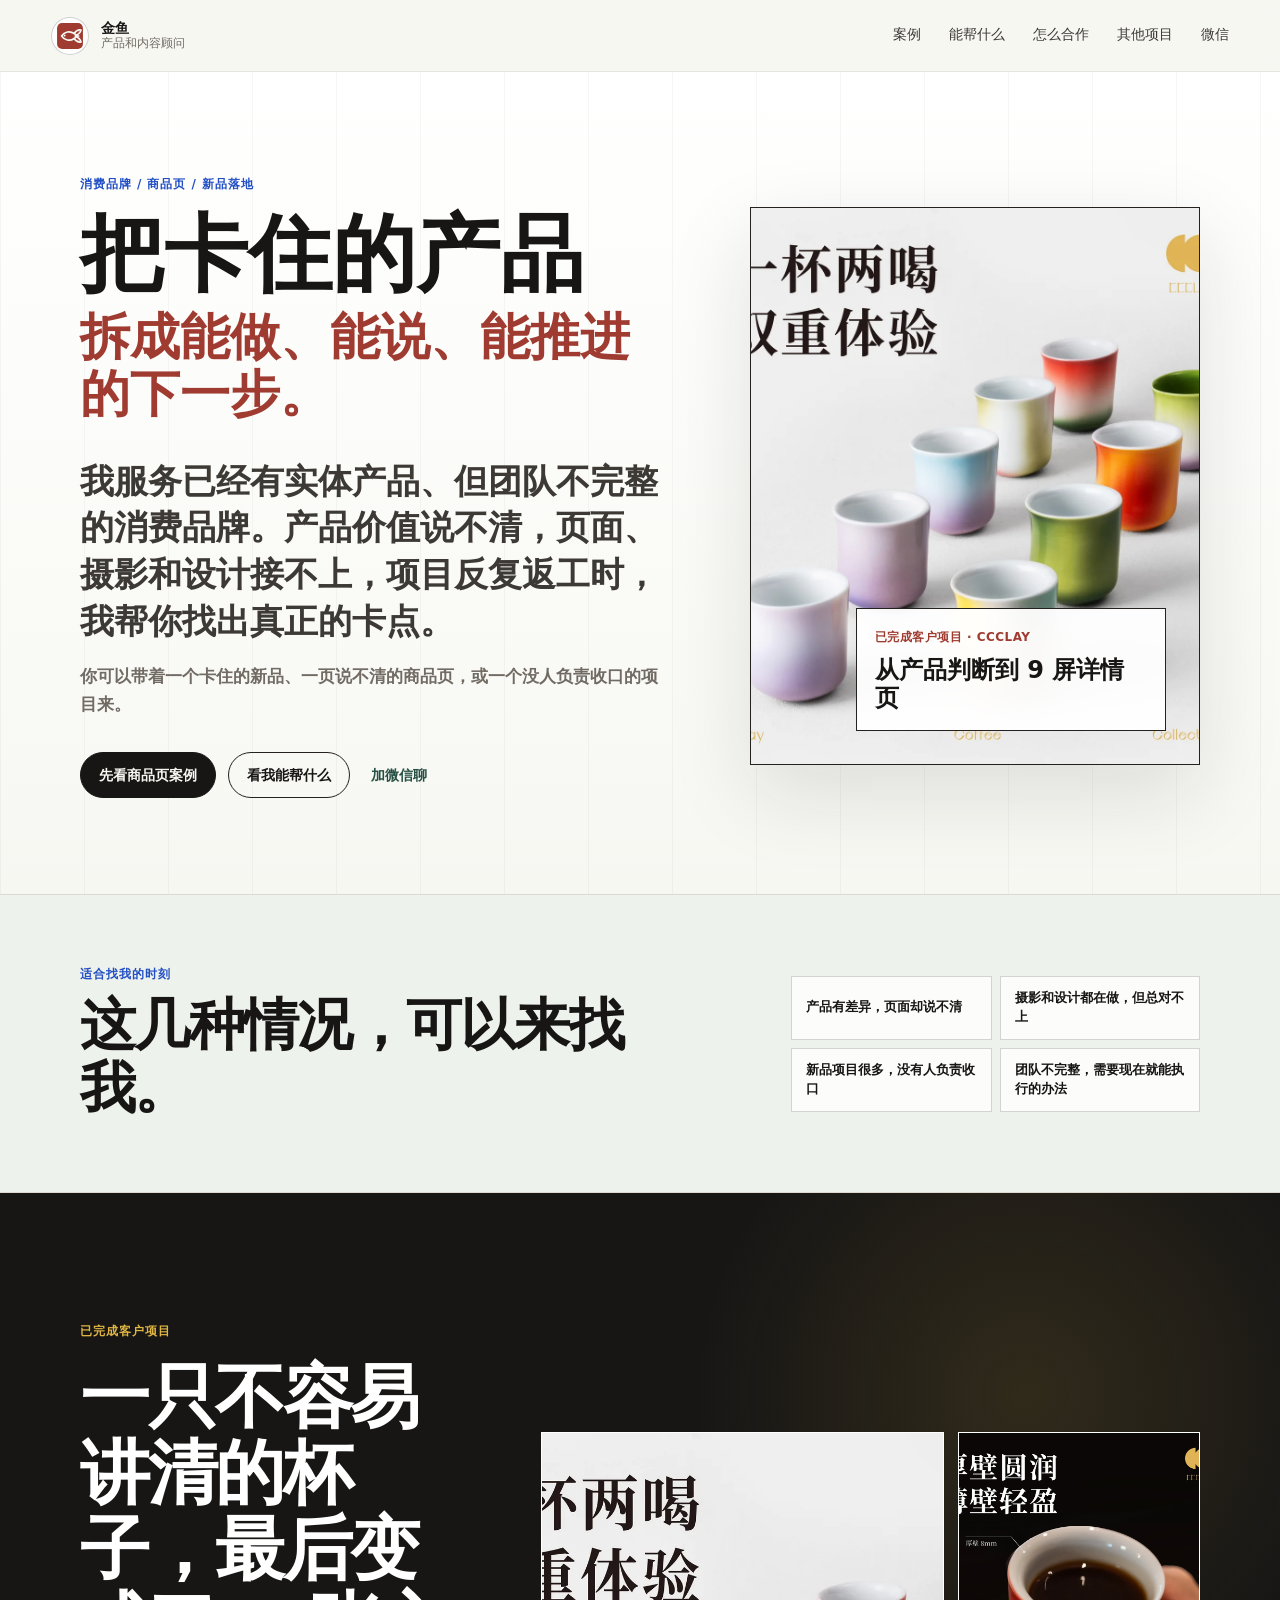
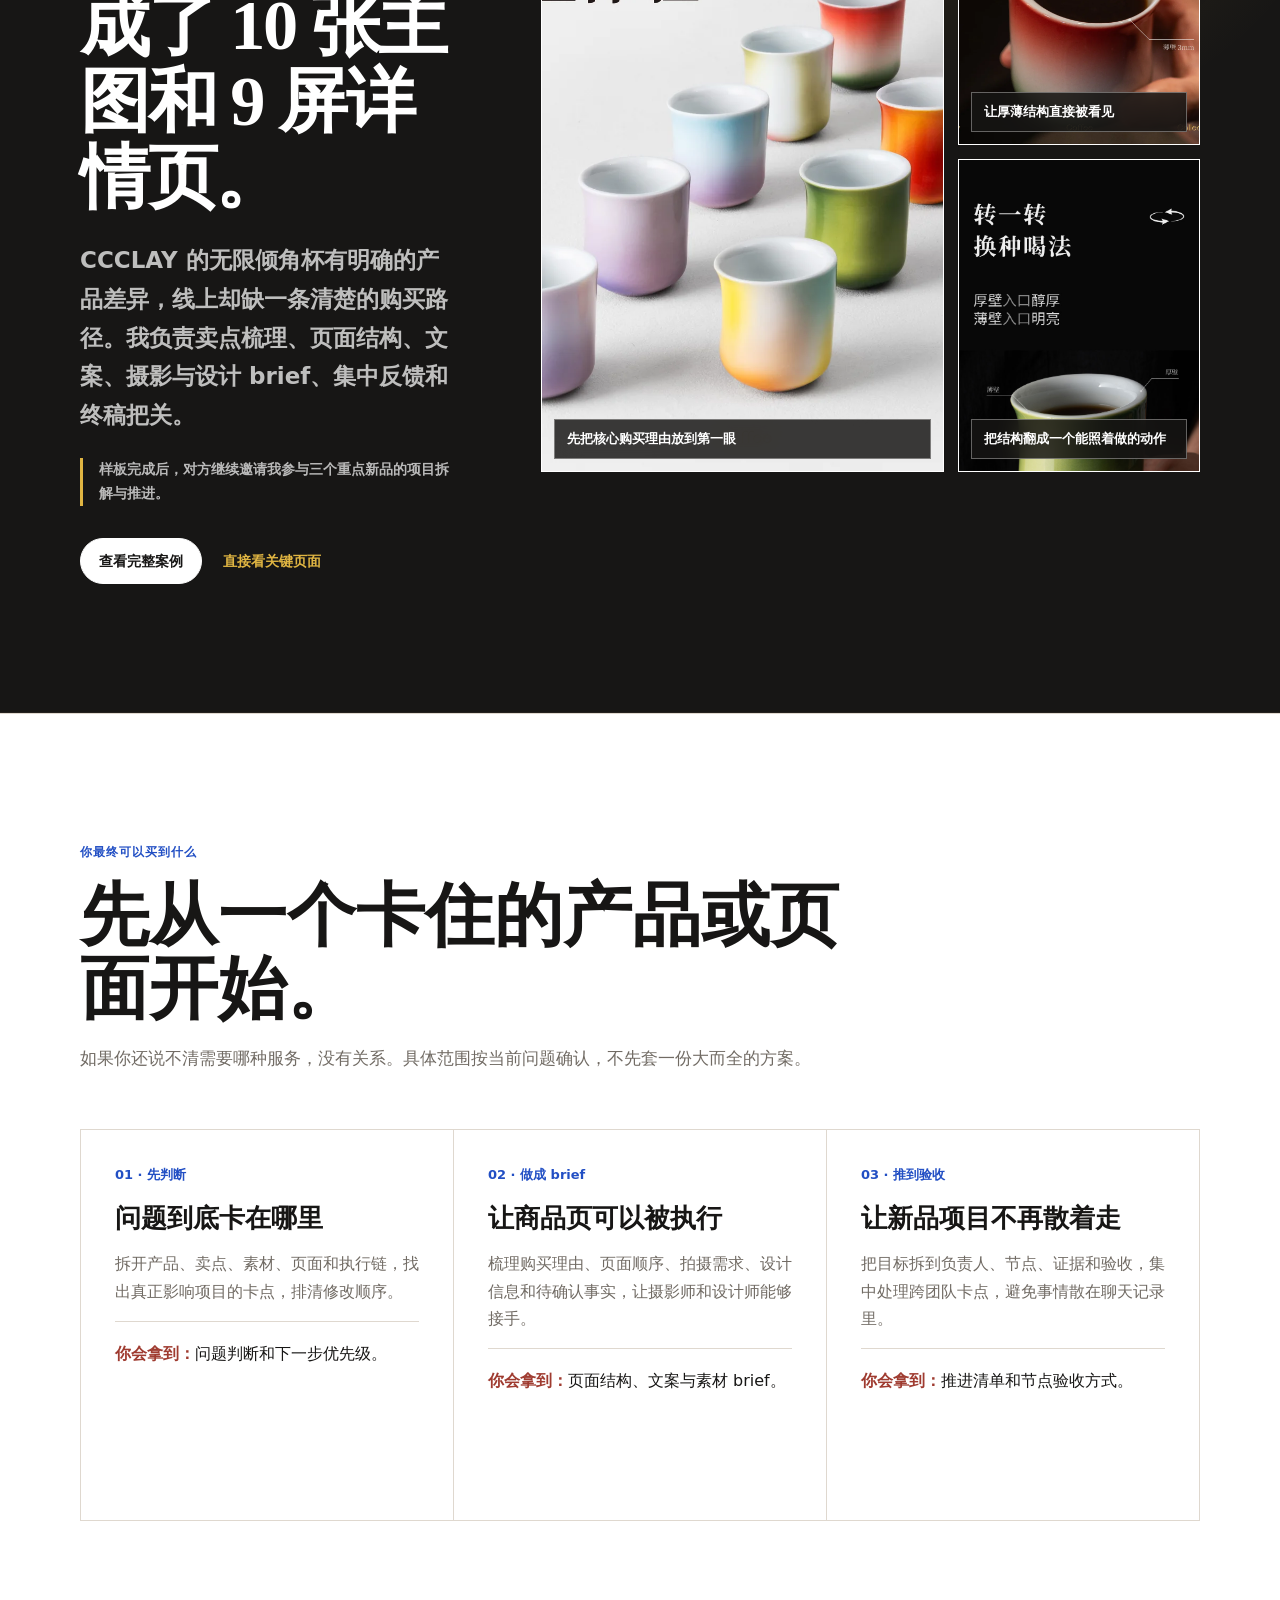
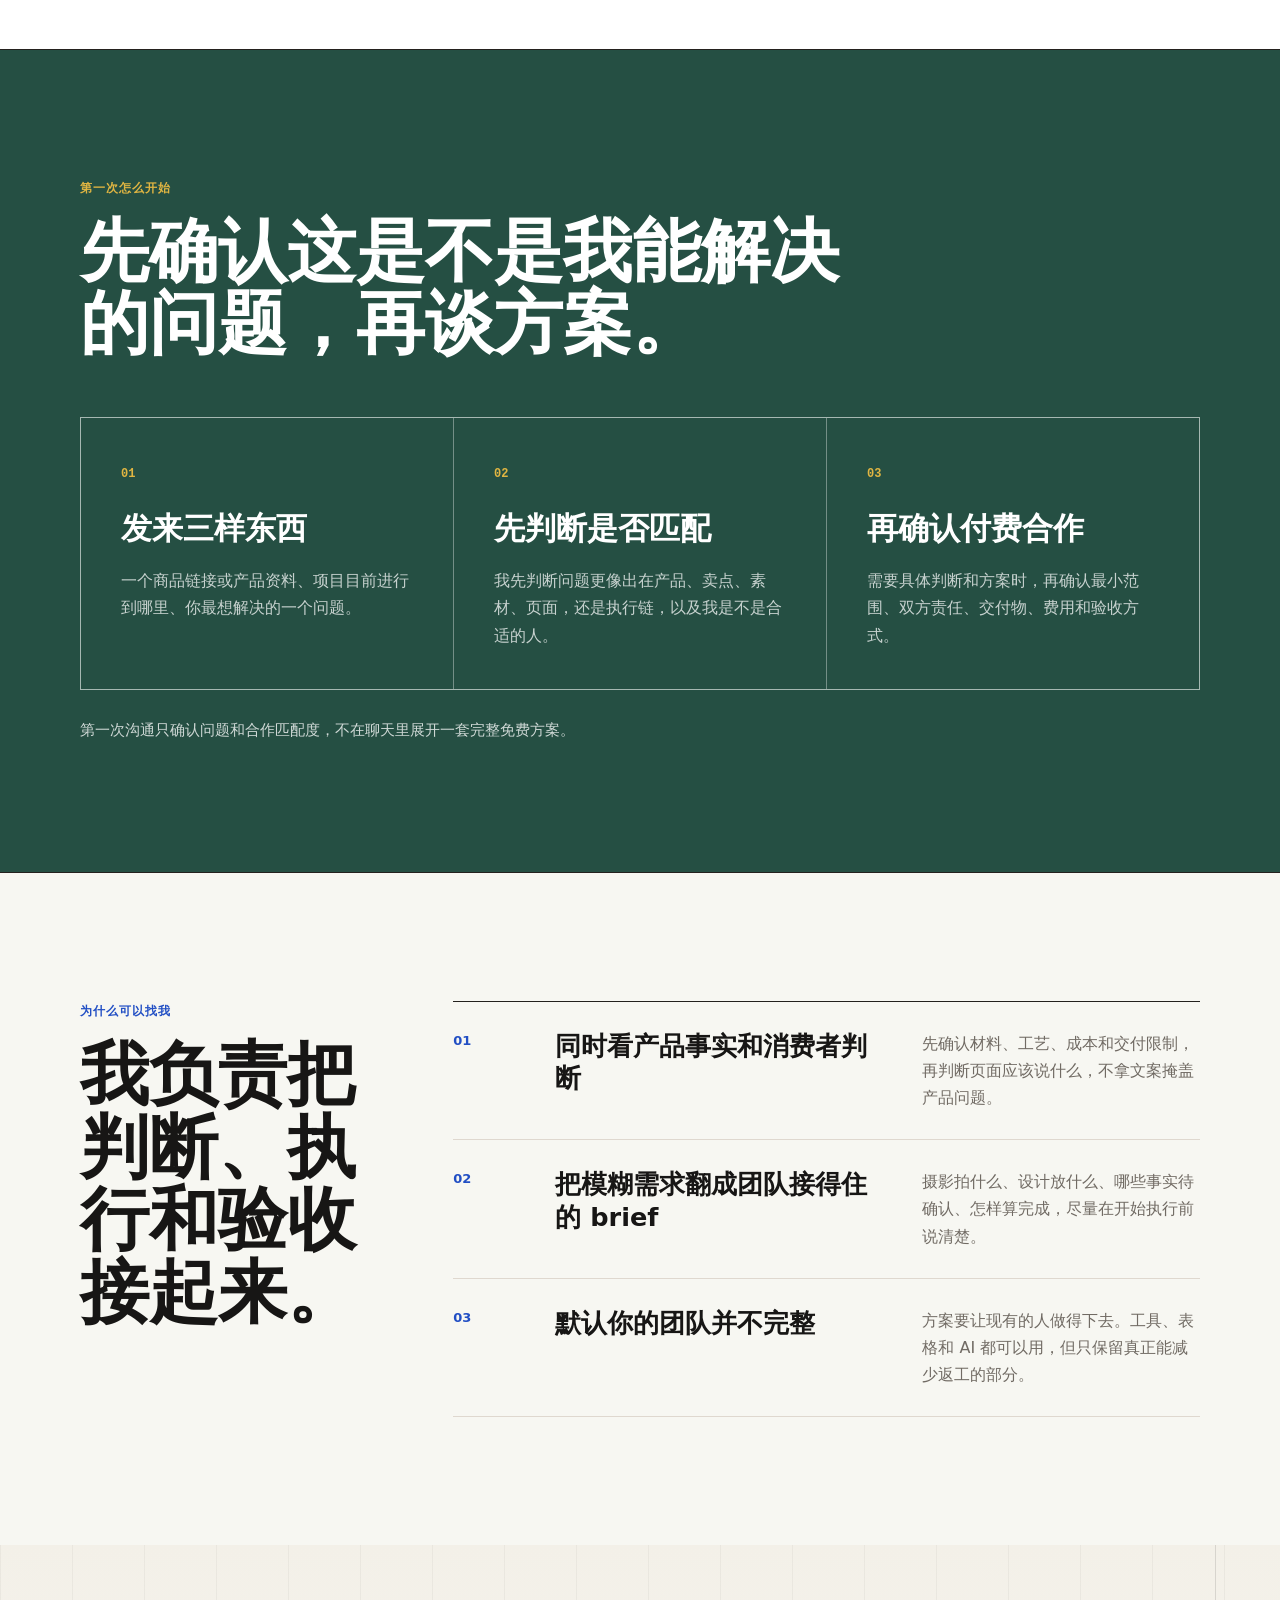
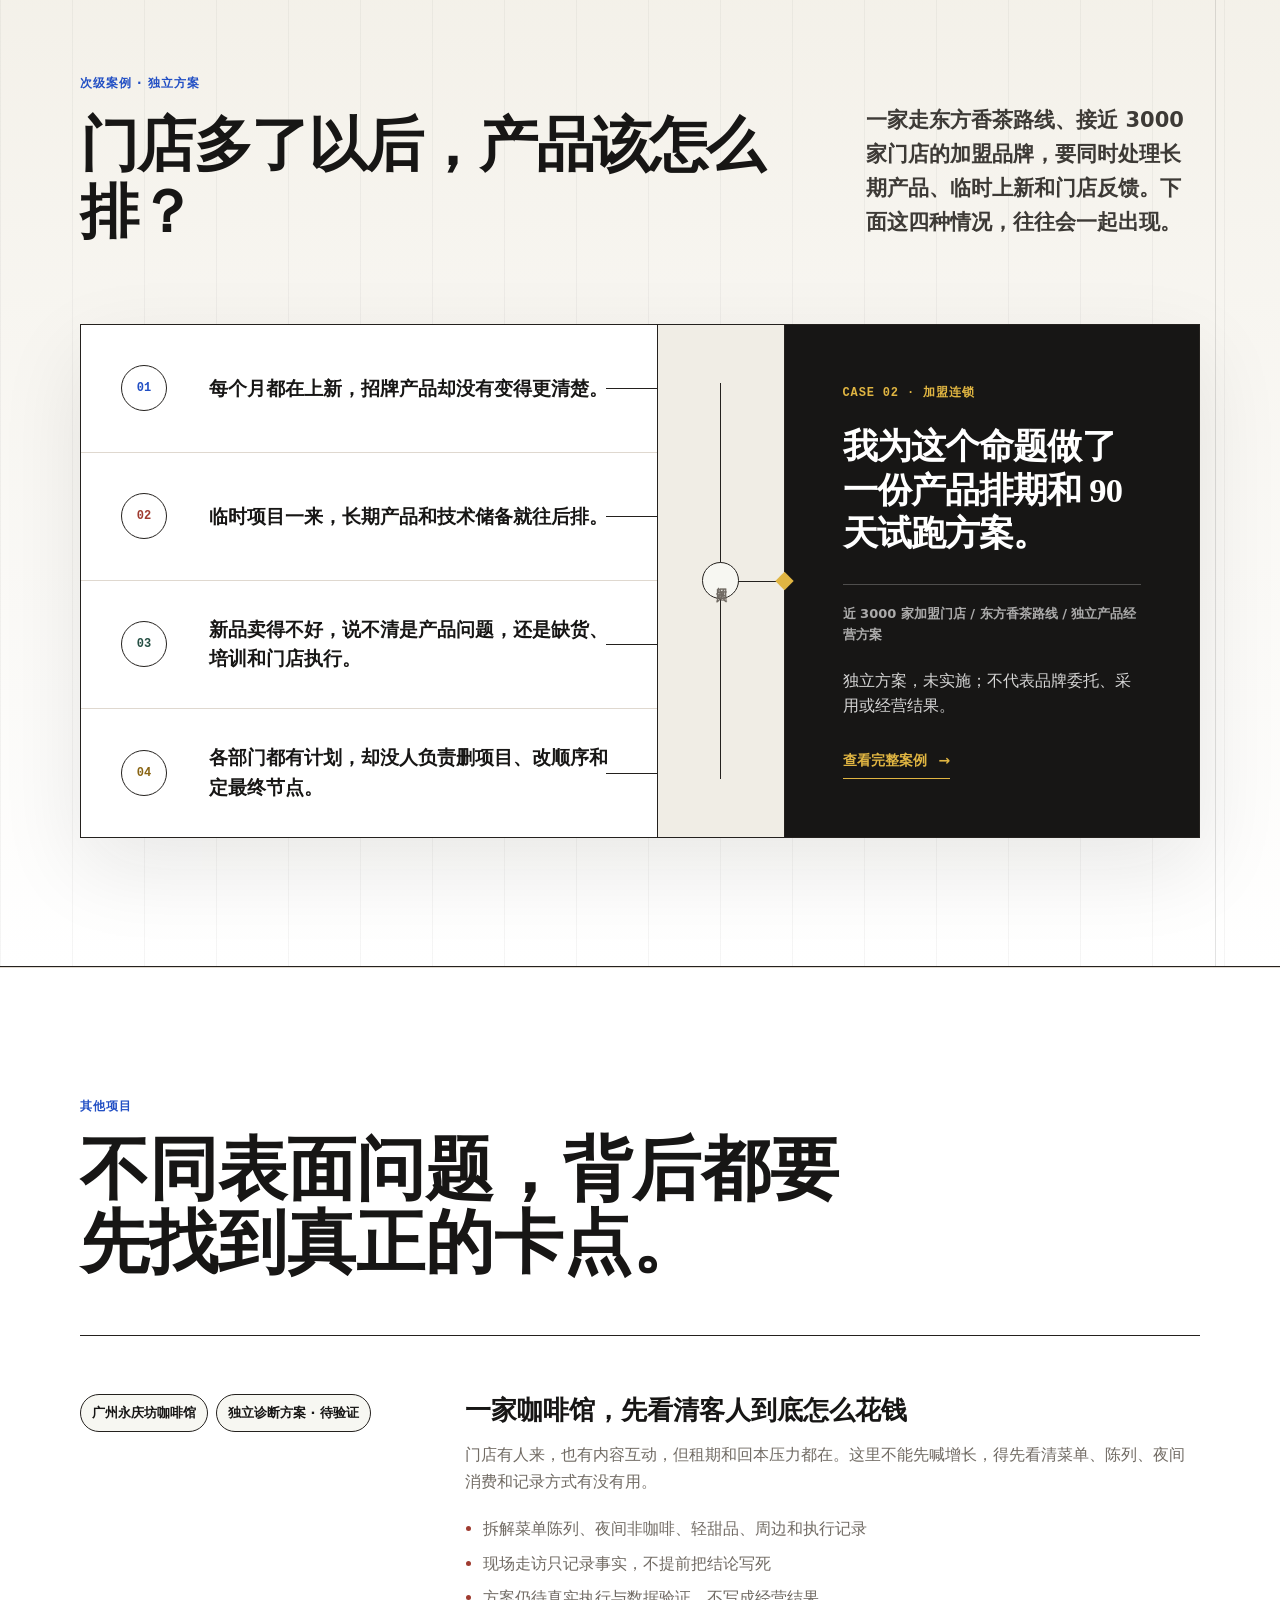
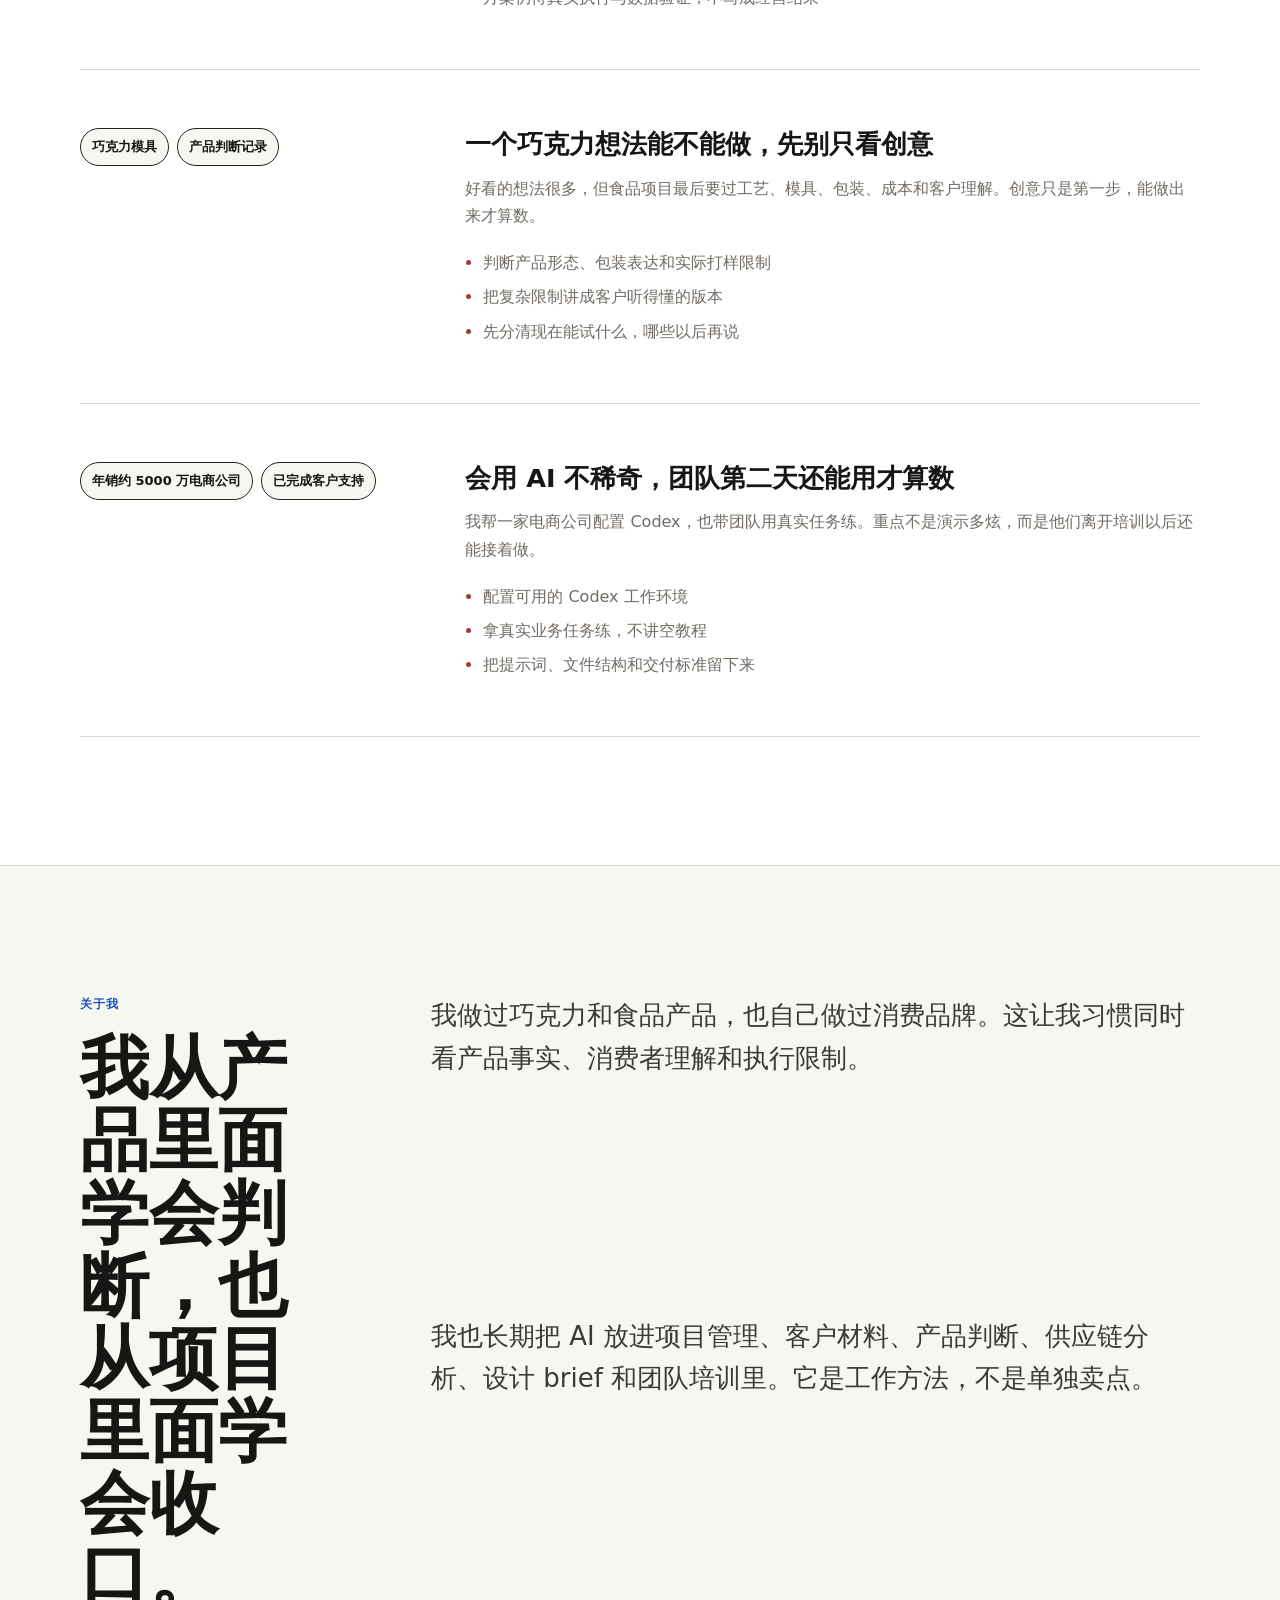
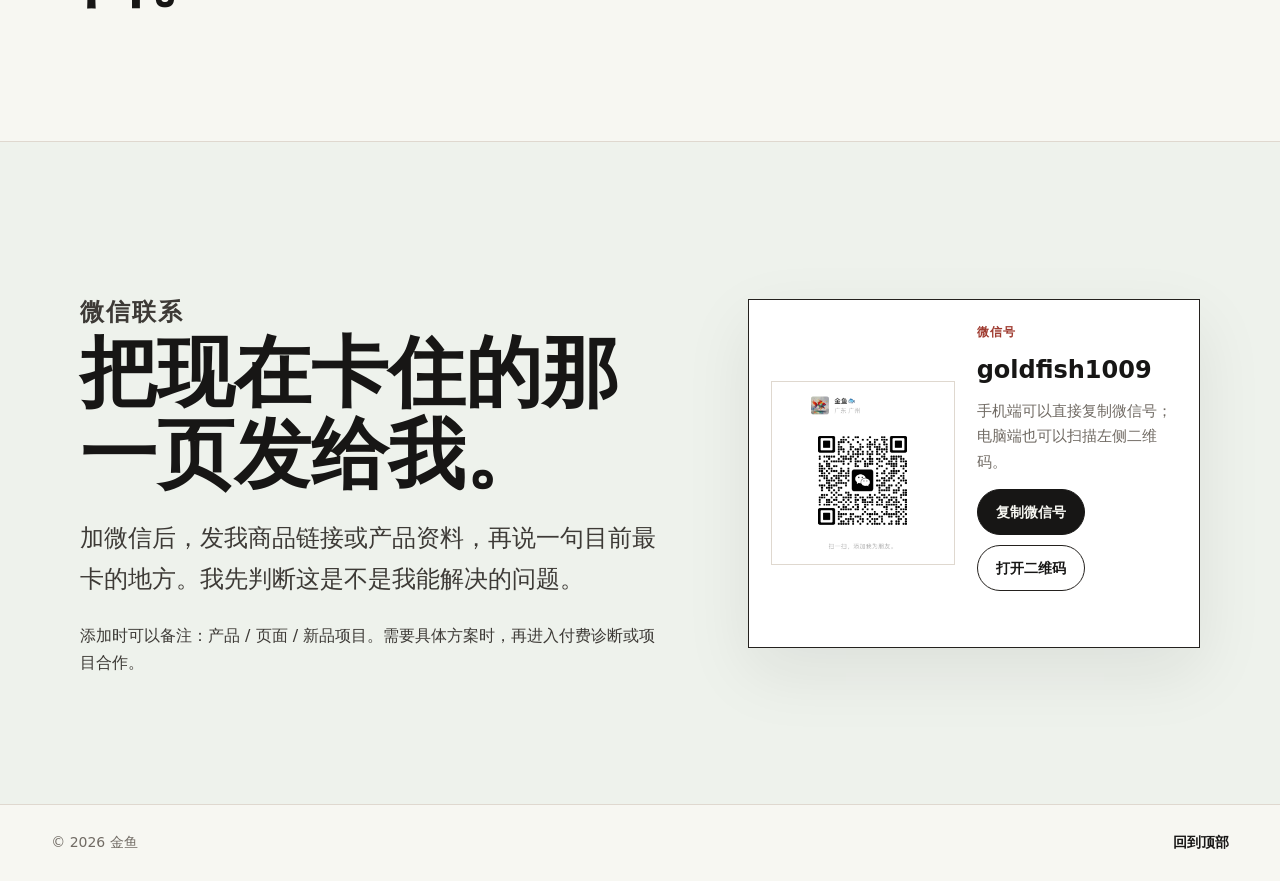
==== index.html @ 1e1a71e8 "Rebuild mobile visual hierarchy" ====
<!doctype html>
<html lang="zh-CN">
  <head>
    <meta charset="utf-8" />
    <meta name="viewport" content="width=device-width, initial-scale=1" />
    <title>金鱼｜产品和内容顾问</title>
    <meta
      name="description"
      content="金鱼的个人顾问网站。帮助团队不完整的消费品牌，理清产品价值、商品页表达和项目推进。"
    />
    <link rel="canonical" href="https://siyaoworks.com/" />
    <meta property="og:type" content="website" />
    <meta property="og:title" content="金鱼｜产品和内容顾问" />
    <meta
      property="og:description"
      content="把卡住的产品，拆成团队能做、能说、能推进的下一步。"
    />
    <meta property="og:url" content="https://siyaoworks.com/" />
    <meta
      property="og:image"
      content="https://siyaoworks.com/work/ccclay/assets/main-core.webp"
    />
    <link rel="icon" href="./goldfish-mark.svg" type="image/svg+xml" />
    <link rel="stylesheet" href="./styles.css" />
  </head>
  <body>
    <a class="skip-link" href="#top">跳到主要内容</a>

    <header class="site-header" aria-label="主导航">
      <a class="brand" href="#top" aria-label="返回首页">
        <span class="brand-mark">
          <img src="./goldfish-mark.svg" alt="" />
        </span>
        <span class="brand-text">
          <strong>金鱼</strong>
          <small>产品和内容顾问</small>
        </span>
      </a>
      <nav class="nav-links" aria-label="页面导航">
        <a href="#cases">案例</a>
        <a href="#services">能帮什么</a>
        <a href="#process">怎么合作</a>
        <a href="#more-work">其他项目</a>
        <a href="#contact">微信</a>
      </nav>
      <div class="mobile-header-actions">
        <a class="mobile-contact-link" href="#contact">联系我</a>
        <details class="mobile-nav">
          <summary>菜单</summary>
          <nav class="mobile-nav-panel" aria-label="移动端页面导航">
            <a href="#cases">案例</a>
            <a href="#services">能帮什么</a>
            <a href="#process">怎么合作</a>
            <a href="#more-work">其他项目</a>
          </nav>
        </details>
      </div>
    </header>

    <main id="top">
      <section class="hero" aria-labelledby="hero-title">
        <div class="section-shell hero-grid">
          <div class="hero-copy">
            <p class="kicker">消费品牌 / 商品页 / 新品落地</p>
            <h1 class="hero-title" id="hero-title">
              <span>把卡住的产品</span>
              <em>拆成能做、能说、<br class="mobile-break" />能推进的下一步。</em>
            </h1>
            <p class="hero-lead">
              我服务已经有实体产品、但团队不完整的消费品牌。产品价值说不清，页面、摄影和设计接不上，项目反复返工时，我帮你找出真正的卡点。
            </p>
            <p class="hero-sublead">
              你可以带着一个卡住的新品、一页说不清的商品页，或一个没人负责收口的项目来。
            </p>
            <div class="hero-actions" aria-label="主要行动">
              <a class="button primary" href="#cases">先看商品页案例</a>
              <a class="button ghost" href="#services">看我能帮什么</a>
              <a class="button text-link" href="#contact">加微信聊</a>
            </div>
          </div>

          <a
            class="hero-visual hero-visual-case"
            href="./work/ccclay/"
            aria-label="查看 CCCLAY 已完成客户项目"
          >
            <img
              src="./work/ccclay/assets/main-core.webp"
              alt="CCCLAY 无限倾角杯多色主图，一杯两喝，双重体验"
              width="1200"
              height="1200"
            />
            <div class="visual-note">
              <span>已完成客户项目 · CCCLAY</span>
              <strong>从产品判断到 9 屏详情页</strong>
            </div>
          </a>
        </div>
      </section>

      <section class="snapshot" aria-labelledby="fit-signals-title">
        <div class="section-shell snapshot-grid">
          <div>
            <p class="kicker">适合找我的时刻</p>
            <h2 class="snapshot-title" id="fit-signals-title">这几种情况，可以来找我。</h2>
          </div>
          <div class="signal-list signal-list-problems" aria-label="常见问题">
            <span>产品有差异，页面却说不清</span>
            <span>摄影和设计都在做，但总对不上</span>
            <span>新品项目很多，没有人负责收口</span>
            <span>团队不完整，需要现在就能执行的办法</span>
          </div>
        </div>
      </section>

      <section class="featured-work" id="cases" aria-labelledby="featured-work-title">
        <div class="section-shell featured-work-grid">
          <div class="featured-work-copy">
            <p class="kicker">已完成客户项目</p>
            <h2 id="featured-work-title">一只不容易讲清的杯子，最后变成了 10 张主图和 9 屏详情页。</h2>
            <p class="featured-work-lead">
              CCCLAY 的无限倾角杯有明确的产品差异，线上却缺一条清楚的购买路径。我负责卖点梳理、页面结构、文案、摄影与设计 brief、集中反馈和终稿把关。
            </p>
            <p class="featured-work-role">
              样板完成后，对方继续邀请我参与三个重点新品的项目拆解与推进。
            </p>
            <div class="featured-work-actions">
              <a class="button primary" href="./work/ccclay/">查看完整案例</a>
              <a class="button text-link" href="./work/ccclay/#detail-page">直接看关键页面</a>
            </div>
          </div>

          <div class="featured-work-visual" aria-label="CCCLAY 无限倾角杯主图与详情页预览">
            <a class="featured-work-tile featured-work-tile-main" href="./work/ccclay/">
              <figure>
                <img
                  src="./work/ccclay/assets/main-core.webp"
                  alt="CCCLAY 无限倾角杯多色主图，一杯两喝，双重体验"
                  width="1200"
                  height="1200"
                  loading="lazy"
                />
                <figcaption>先把核心购买理由放到第一眼</figcaption>
              </figure>
            </a>
            <a class="featured-work-tile" href="./work/ccclay/#detail-page">
              <figure>
                <img
                  src="./work/ccclay/assets/main-thick-thin.webp"
                  alt="CCCLAY 无限倾角杯厚壁与薄壁结构主图"
                  width="1200"
                  height="1200"
                  loading="lazy"
                />
                <figcaption>让厚薄结构直接被看见</figcaption>
              </figure>
            </a>
            <a class="featured-work-tile" href="./work/ccclay/#detail-page">
              <figure>
                <img
                  src="./work/ccclay/assets/detail-03-turn-to-taste.jpg"
                  alt="CCCLAY 详情页，把倾角结构解释成转一转、换种喝法"
                  width="750"
                  height="2278"
                  loading="lazy"
                />
                <figcaption>把结构翻成一个能照着做的动作</figcaption>
              </figure>
            </a>
          </div>
        </div>
      </section>

      <section class="section services-section" id="services" aria-labelledby="services-title">
        <div class="section-shell">
          <div class="section-heading wide">
            <p class="kicker">你最终可以买到什么</p>
            <h2 id="services-title">先从一个卡住的产品或页面开始。</h2>
            <p>
              如果你还说不清需要哪种服务，没有关系。具体范围按当前问题确认，不先套一份大而全的方案。
            </p>
          </div>
          <div class="service-grid service-grid-three">
            <article>
              <span>01 · 先判断</span>
              <h3>问题到底卡在哪里</h3>
              <p>拆开产品、卖点、素材、页面和执行链，找出真正影响项目的卡点，排清修改顺序。</p>
              <p class="service-result"><strong>你会拿到：</strong>问题判断和下一步优先级。</p>
            </article>
            <article>
              <span>02 · 做成 brief</span>
              <h3>让商品页可以被执行</h3>
              <p>梳理购买理由、页面顺序、拍摄需求、设计信息和待确认事实，让摄影师和设计师能够接手。</p>
              <p class="service-result"><strong>你会拿到：</strong>页面结构、文案与素材 brief。</p>
            </article>
            <article>
              <span>03 · 推到验收</span>
              <h3>让新品项目不再散着走</h3>
              <p>把目标拆到负责人、节点、证据和验收，集中处理跨团队卡点，避免事情散在聊天记录里。</p>
              <p class="service-result"><strong>你会拿到：</strong>推进清单和节点验收方式。</p>
            </article>
          </div>
        </div>
      </section>

      <section class="section cooperation-section" id="process" aria-labelledby="process-title">
        <div class="section-shell">
          <div class="section-heading wide cooperation-heading">
            <p class="kicker">第一次怎么开始</p>
            <h2 id="process-title">先确认这是不是我能解决的问题，再谈方案。</h2>
          </div>
          <div class="cooperation-grid">
            <article>
              <span>01</span>
              <h3>发来三样东西</h3>
              <p>一个商品链接或产品资料、项目目前进行到哪里、你最想解决的一个问题。</p>
            </article>
            <article>
              <span>02</span>
              <h3>先判断是否匹配</h3>
              <p>我先判断问题更像出在产品、卖点、素材、页面，还是执行链，以及我是不是合适的人。</p>
            </article>
            <article>
              <span>03</span>
              <h3>再确认付费合作</h3>
              <p>需要具体判断和方案时，再确认最小范围、双方责任、交付物、费用和验收方式。</p>
            </article>
          </div>
          <p class="cooperation-note">
            第一次沟通只确认问题和合作匹配度，不在聊天里展开一套完整免费方案。
          </p>
        </div>
      </section>

      <section class="section split-section" id="fit" aria-labelledby="fit-title">
        <div class="section-shell split-layout">
          <div class="section-heading">
            <p class="kicker">为什么可以找我</p>
            <h2 id="fit-title">我负责把判断、执行和验收接起来。</h2>
          </div>
          <div class="fit-list">
            <article>
              <span>01</span>
              <h3>同时看产品事实和消费者判断</h3>
              <p>先确认材料、工艺、成本和交付限制，再判断页面应该说什么，不拿文案掩盖产品问题。</p>
            </article>
            <article>
              <span>02</span>
              <h3>把模糊需求翻成团队接得住的 brief</h3>
              <p>摄影拍什么、设计放什么、哪些事实待确认、怎样算完成，尽量在开始执行前说清楚。</p>
            </article>
            <article>
              <span>03</span>
              <h3>默认你的团队并不完整</h3>
              <p>方案要让现有的人做得下去。工具、表格和 AI 都可以用，但只保留真正能减少返工的部分。</p>
            </article>
          </div>
        </div>
      </section>

      <section class="routing-case" aria-labelledby="routing-case-title">
        <div class="section-shell">
          <header class="routing-case-heading">
            <div>
              <p class="kicker">次级案例 · 独立方案</p>
              <h2 id="routing-case-title">门店多了以后，产品该怎么排？</h2>
            </div>
            <p>
              一家走东方香茶路线、接近 3000 家门店的加盟品牌，要同时处理长期产品、临时上新和门店反馈。下面这四种情况，往往会一起出现。
            </p>
          </header>

          <div class="fault-router" aria-label="四类经营故障汇入加盟连锁产品经营案例">
            <ol class="fault-signals">
              <li>
                <span class="fault-index">01</span>
                <p>每个月都在上新，招牌产品却没有变得更清楚。</p>
              </li>
              <li>
                <span class="fault-index">02</span>
                <p>临时项目一来，长期产品和技术储备就往后排。</p>
              </li>
              <li>
                <span class="fault-index">03</span>
                <p>新品卖得不好，说不清是产品问题，还是缺货、培训和门店执行。</p>
              </li>
              <li>
                <span class="fault-index">04</span>
                <p>各部门都有计划，却没人负责删项目、改顺序和定最终节点。</p>
              </li>
            </ol>

            <div class="fault-junction" aria-hidden="true">
              <span>问题汇入</span>
            </div>

            <a class="route-destination" href="./work/franchise-tea-product-system/">
              <span class="route-destination-label">Case 02 · 加盟连锁</span>
              <strong>我为这个命题做了一份产品排期和 90 天试跑方案。</strong>
              <span class="route-proof">近 3000 家加盟门店 / 东方香茶路线 / 独立产品经营方案</span>
              <span class="route-closing">
                独立方案，未实施；不代表品牌委托、采用或经营结果。
              </span>
              <span class="route-action">查看完整案例 <span aria-hidden="true">→</span></span>
            </a>
          </div>
        </div>
      </section>

      <section class="section case-section" id="more-work" aria-labelledby="cases-title">
        <div class="section-shell">
          <div class="section-heading wide">
            <p class="kicker">其他项目</p>
            <h2 id="cases-title">不同表面问题，背后都要先找到真正的卡点。</h2>
          </div>

          <div class="case-list">
            <article class="case-item">
              <div class="case-meta">
                <span>广州永庆坊咖啡馆</span>
                <span>独立诊断方案 · 待验证</span>
              </div>
              <div class="case-body">
                <h3>一家咖啡馆，先看清客人到底怎么花钱</h3>
                <p>
                  门店有人来，也有内容互动，但租期和回本压力都在。这里不能先喊增长，得先看清菜单、陈列、夜间消费和记录方式有没有用。
                </p>
                <ul>
                  <li>拆解菜单陈列、夜间非咖啡、轻甜品、周边和执行记录</li>
                  <li>现场走访只记录事实，不提前把结论写死</li>
                  <li>方案仍待真实执行与数据验证，不写成经营结果</li>
                </ul>
              </div>
            </article>

            <article class="case-item">
              <div class="case-meta">
                <span>巧克力模具</span>
                <span>产品判断记录</span>
              </div>
              <div class="case-body">
                <h3>一个巧克力想法能不能做，先别只看创意</h3>
                <p>
                  好看的想法很多，但食品项目最后要过工艺、模具、包装、成本和客户理解。创意只是第一步，能做出来才算数。
                </p>
                <ul>
                  <li>判断产品形态、包装表达和实际打样限制</li>
                  <li>把复杂限制讲成客户听得懂的版本</li>
                  <li>先分清现在能试什么，哪些以后再说</li>
                </ul>
              </div>
            </article>

            <article class="case-item">
              <div class="case-meta">
                <span>年销约 5000 万电商公司</span>
                <span>已完成客户支持</span>
              </div>
              <div class="case-body">
                <h3>会用 AI 不稀奇，团队第二天还能用才算数</h3>
                <p>
                  我帮一家电商公司配置 Codex，也带团队用真实任务练。重点不是演示多炫，而是他们离开培训以后还能接着做。
                </p>
                <ul>
                  <li>配置可用的 Codex 工作环境</li>
                  <li>拿真实业务任务练，不讲空教程</li>
                  <li>把提示词、文件结构和交付标准留下来</li>
                </ul>
              </div>
            </article>
          </div>
        </div>
      </section>

      <section class="section about-section" id="about" aria-labelledby="about-title">
        <div class="section-shell about-layout">
          <div class="section-heading">
            <p class="kicker">关于我</p>
            <h2 id="about-title">我从产品里面学会判断，也从项目里面学会收口。</h2>
          </div>
          <div class="about-copy">
            <p>
              我做过巧克力和食品产品，也自己做过消费品牌。这让我习惯同时看产品事实、消费者理解和执行限制。
            </p>
            <p>
              我也长期把 AI 放进项目管理、客户材料、产品判断、供应链分析、设计 brief 和团队培训里。它是工作方法，不是单独卖点。
            </p>
          </div>
        </div>
      </section>

      <section class="contact-section" id="contact" aria-labelledby="contact-title">
        <div class="section-shell contact-layout">
          <div>
            <p class="kicker">微信联系</p>
            <h2 id="contact-title">把现在卡住的那一页发给我。</h2>
            <p>
              加微信后，发我商品链接或产品资料，再说一句目前最卡的地方。我先判断这是不是我能解决的问题。
            </p>
            <p class="contact-boundary">
              添加时可以备注：产品 / 页面 / 新品项目。需要具体方案时，再进入付费诊断或项目合作。
            </p>
          </div>
          <div class="wechat-panel" aria-label="微信联系方式">
            <img class="wechat-qr" src="./wechat-qr.png" alt="金鱼微信二维码" />
            <div class="wechat-copy">
              <p class="wechat-label">微信号</p>
              <p class="wechat-name"><span class="wechat-id">goldfish1009</span></p>
              <p>手机端可以直接复制微信号；电脑端也可以扫描左侧二维码。</p>
              <div class="wechat-actions">
                <button
                  class="button primary"
                  type="button"
                  data-copy-text="goldfish1009"
                >
                  复制微信号
                </button>
                <a class="button ghost" href="./wechat-qr.png" target="_blank" rel="noreferrer">打开二维码</a>
              </div>
              <p class="copy-status" aria-live="polite"></p>
            </div>
          </div>
        </div>
      </section>
    </main>

    <footer class="site-footer">
      <span>© 2026 金鱼</span>
      <a href="#top">回到顶部</a>
    </footer>

    <script src="./script.js"></script>
  </body>
</html>
---- styles.css ----
:root {
  --paper: #f7f7f2;
  --surface: #ffffff;
  --paper-warm: #eef2ec;
  --ink: #171615;
  --soft-ink: #3d3a36;
  --muted: #716b64;
  --line: #dfd8cf;
  --line-dark: #24211e;
  --blue: #224fc4;
  --red: #9f3b30;
  --green: #254f43;
  --yellow: #e0b542;
  --shadow: 0 24px 64px rgba(23, 22, 21, 0.08);
  color: var(--ink);
  background: var(--paper);
  font-family:
    "Inter", "Noto Sans SC", "Microsoft YaHei", "PingFang SC", system-ui,
    sans-serif;
}

* {
  box-sizing: border-box;
}

html {
  scroll-behavior: smooth;
}

section[id] {
  scroll-margin-top: 92px;
}

body {
  margin: 0;
  min-width: 320px;
  background: var(--paper);
  color: var(--ink);
  line-height: 1.7;
}

body::selection {
  background: var(--yellow);
  color: var(--ink);
}

a {
  color: inherit;
  text-decoration: none;
}

.skip-link {
  position: fixed;
  z-index: 100;
  top: 10px;
  left: 10px;
  transform: translateY(-160%);
  border: 2px solid var(--ink);
  background: #ffffff;
  color: var(--ink);
  padding: 10px 14px;
  font-weight: 850;
}

.skip-link:focus {
  transform: translateY(0);
}

a:focus-visible,
button:focus-visible,
.mobile-nav summary:focus-visible {
  outline: 3px solid var(--blue);
  outline-offset: 4px;
}

img {
  max-width: 100%;
  display: block;
}

h1,
h2,
h3,
p {
  overflow-wrap: anywhere;
}

.site-header {
  position: sticky;
  z-index: 20;
  top: 0;
  display: flex;
  align-items: center;
  justify-content: space-between;
  gap: 24px;
  min-height: 72px;
  padding: 14px clamp(20px, 4vw, 56px);
  border-bottom: 1px solid rgba(23, 22, 21, 0.08);
  background: rgba(247, 247, 242, 0.9);
  backdrop-filter: blur(18px);
}

.brand {
  display: inline-flex;
  align-items: center;
  gap: 12px;
  min-width: max-content;
}

.brand-mark {
  display: grid;
  width: 38px;
  height: 38px;
  place-items: center;
  border: 1px solid rgba(23, 22, 21, 0.2);
  border-radius: 50%;
  background: #ffffff;
  overflow: hidden;
}

.brand-mark img {
  width: 100%;
  height: 100%;
  object-fit: contain;
}

.brand-text {
  display: grid;
  gap: 1px;
  line-height: 1.1;
}

.brand-text strong {
  font-size: 14px;
}

.brand-text small {
  color: var(--muted);
  font-size: 12px;
}

.nav-links {
  display: flex;
  align-items: center;
  gap: clamp(14px, 2.2vw, 28px);
  color: var(--soft-ink);
  font-size: 14px;
}

.nav-links a {
  border-bottom: 1px solid transparent;
}

.nav-links a:hover {
  border-color: currentColor;
}

.mobile-header-actions,
.mobile-break {
  display: none;
}

.mobile-header-actions {
  align-items: center;
  gap: 14px;
  margin-left: auto;
}

.mobile-contact-link,
.mobile-nav summary {
  font-size: 13px;
  font-weight: 800;
  line-height: 1;
}

.mobile-contact-link {
  color: var(--red);
}

.mobile-nav {
  position: relative;
}

.mobile-nav summary {
  border: 1px solid var(--line-dark);
  border-radius: 4px;
  padding: 9px 11px;
  background: #ffffff;
  cursor: pointer;
  list-style: none;
}

.mobile-nav summary::-webkit-details-marker {
  display: none;
}

.mobile-nav-panel {
  position: absolute;
  z-index: 30;
  top: calc(100% + 10px);
  right: 0;
  display: grid;
  width: min(220px, calc(100vw - 32px));
  border: 1px solid var(--line-dark);
  background: #ffffff;
  box-shadow: 8px 8px 0 rgba(23, 22, 21, 0.09);
  padding: 6px 12px;
}

.mobile-nav-panel a {
  padding: 11px 2px;
  border-bottom: 1px solid var(--line);
  color: var(--soft-ink);
  font-size: 14px;
  font-weight: 700;
}

.mobile-nav-panel a:last-child {
  border-bottom: 0;
}

.section-shell {
  width: min(1120px, calc(100% - 44px));
  margin: 0 auto;
}

.hero {
  display: grid;
  min-height: calc(88svh - 72px);
  align-items: center;
  padding: clamp(58px, 8vw, 102px) 0 clamp(46px, 8vw, 96px);
  border-bottom: 1px solid var(--line);
  background:
    linear-gradient(90deg, rgba(23, 22, 21, 0.035) 1px, transparent 1px),
    linear-gradient(180deg, #ffffff 0%, var(--paper) 100%);
  background-size: 84px 84px, auto;
}

.hero-grid {
  display: grid;
  grid-template-columns: minmax(0, 0.95fr) minmax(360px, 0.72fr);
  gap: clamp(38px, 6vw, 84px);
  align-items: center;
}

.kicker {
  margin: 0 0 18px;
  color: var(--blue);
  font-size: 12px;
  font-weight: 900;
  letter-spacing: 0.08em;
  text-transform: uppercase;
}

h1 {
  display: grid;
  gap: 10px;
  margin: 0;
  line-height: 0.98;
}

h1 span {
  font-family:
    "Noto Serif SC", "Source Han Serif SC", "Songti SC", "SimSun", serif;
  font-size: clamp(70px, 11vw, 132px);
  font-weight: 800;
}

h1 em {
  color: var(--red);
  font-size: clamp(30px, 4.5vw, 56px);
  font-style: normal;
  font-weight: 850;
}

.hero-lead {
  max-width: 780px;
  margin: 34px 0 0;
  color: var(--soft-ink);
  font-size: clamp(22px, 2.8vw, 34px);
  font-weight: 750;
  line-height: 1.38;
}

.hero-sublead {
  max-width: 620px;
  margin: 18px 0 0;
  color: var(--muted);
  font-size: 17px;
  font-weight: 650;
  line-height: 1.62;
}

.hero-actions {
  display: flex;
  flex-wrap: wrap;
  gap: 12px;
  margin-top: 34px;
}

.button {
  display: inline-flex;
  min-height: 46px;
  align-items: center;
  justify-content: center;
  border: 1px solid var(--line-dark);
  border-radius: 999px;
  padding: 10px 18px;
  font-size: 14px;
  font-weight: 850;
  line-height: 1.2;
  transition:
    transform 160ms ease,
    background 160ms ease,
    color 160ms ease,
    border-color 160ms ease;
}

.button:hover {
  transform: translateY(-1px);
}

.button.primary {
  border-color: var(--ink);
  background: var(--ink);
  color: var(--paper);
}

.button.ghost {
  background: transparent;
  color: var(--ink);
}

.button.text-link {
  border-color: transparent;
  background: transparent;
  color: var(--green);
  padding-inline: 8px;
}

.button.text-link:hover {
  color: var(--blue);
}

.hero-visual {
  position: relative;
  min-height: 520px;
}

.hero-visual img {
  width: 100%;
  height: min(62vh, 640px);
  min-height: 430px;
  border: 1px solid var(--line-dark);
  object-fit: cover;
  object-position: 58% 50%;
  box-shadow: 0 28px 80px rgba(23, 22, 21, 0.12);
}

.visual-note {
  position: absolute;
  right: clamp(16px, 3vw, 34px);
  bottom: clamp(16px, 3vw, 34px);
  width: min(310px, calc(100% - 32px));
  border: 1px solid var(--line-dark);
  background: rgba(255, 255, 255, 0.94);
  padding: 18px;
  backdrop-filter: blur(14px);
}

.visual-note span {
  display: block;
  color: var(--red);
  font-size: 12px;
  font-weight: 900;
  letter-spacing: 0.04em;
}

.visual-note strong {
  display: block;
  margin-top: 8px;
  font-size: 24px;
  line-height: 1.18;
}

.snapshot {
  padding: clamp(40px, 6vw, 72px) 0;
  border-bottom: 1px solid var(--line);
  background: var(--paper-warm);
}

.snapshot-grid {
  display: grid;
  grid-template-columns: minmax(0, 1fr) minmax(280px, 0.64fr);
  gap: clamp(28px, 6vw, 72px);
  align-items: center;
}

.snapshot p {
  margin: 0;
  font-size: clamp(20px, 2.5vw, 31px);
  font-weight: 800;
  line-height: 1.42;
}

.signal-list {
  display: flex;
  flex-wrap: wrap;
  gap: 8px;
}

.signal-list span {
  border: 1px solid rgba(23, 22, 21, 0.18);
  border-radius: 999px;
  padding: 8px 12px;
  background: rgba(255, 255, 255, 0.72);
  font-size: 13px;
  font-weight: 800;
}

.featured-work {
  padding: clamp(72px, 10vw, 132px) 0;
  border-bottom: 1px solid var(--line-dark);
  background:
    radial-gradient(circle at 80% 18%, rgba(224, 181, 66, 0.13), transparent 24%),
    var(--ink);
  color: #ffffff;
}

.featured-work-grid {
  display: grid;
  grid-template-columns: minmax(300px, 0.72fr) minmax(520px, 1.28fr);
  gap: clamp(46px, 7vw, 96px);
  align-items: center;
}

.featured-work .kicker {
  color: var(--yellow);
}

.featured-work-copy h2 {
  max-width: 660px;
  margin: 0;
  font-family:
    "Noto Serif SC", "Source Han Serif SC", "Songti SC", "SimSun", serif;
  font-size: clamp(42px, 5.5vw, 76px);
  line-height: 1.08;
  letter-spacing: -0.035em;
}

.featured-work-lead {
  max-width: 650px;
  margin: 26px 0 0;
  color: rgba(255, 255, 255, 0.72);
  font-size: clamp(18px, 1.8vw, 23px);
  font-weight: 650;
  line-height: 1.68;
}

.featured-work-role {
  max-width: 620px;
  margin: 24px 0 0;
  border-left: 3px solid var(--yellow);
  padding-left: 16px;
  color: rgba(255, 255, 255, 0.7);
  font-size: 14px;
  font-weight: 750;
}

.featured-work-actions {
  display: flex;
  flex-wrap: wrap;
  gap: 12px;
  margin-top: 32px;
}

.featured-work-actions .button.primary {
  border-color: #ffffff;
  background: #ffffff;
  color: var(--ink);
}

.featured-work-actions .button.text-link {
  color: var(--yellow);
}

.featured-work-visual {
  display: grid;
  grid-template-columns: minmax(0, 1.25fr) minmax(220px, 0.75fr);
  grid-template-rows: repeat(2, minmax(0, 1fr));
  gap: 14px;
  height: 640px;
  min-height: 0;
}

.featured-work-tile {
  position: relative;
  overflow: hidden;
  min-height: 0;
  border: 1px solid rgba(255, 255, 255, 0.26);
  background: #ffffff;
}

.featured-work-tile-main {
  grid-row: 1 / 3;
}

.featured-work-tile figure {
  height: 100%;
  margin: 0;
}

.featured-work-tile img {
  width: 100%;
  height: 100%;
  object-fit: cover;
  object-position: top;
  transition: transform 220ms ease;
}

.featured-work-tile:hover img {
  transform: scale(1.025);
}

.featured-work-tile figcaption {
  position: absolute;
  right: 12px;
  bottom: 12px;
  left: 12px;
  border: 1px solid rgba(255, 255, 255, 0.34);
  background: rgba(23, 22, 21, 0.84);
  color: #ffffff;
  padding: 10px 12px;
  backdrop-filter: blur(12px);
  font-size: 13px;
  font-weight: 800;
  line-height: 1.4;
}

.routing-case {
  position: relative;
  overflow: hidden;
  padding: clamp(76px, 10vw, 132px) 0;
  border-bottom: 1px solid var(--line-dark);
  background:
    linear-gradient(90deg, rgba(23, 22, 21, 0.045) 1px, transparent 1px),
    linear-gradient(180deg, #f3f0e8 0%, #ffffff 100%);
  background-size: 72px 72px, auto;
}

.routing-case::before {
  position: absolute;
  top: 0;
  right: clamp(22px, 5vw, 72px);
  width: 1px;
  height: 100%;
  background: rgba(23, 22, 21, 0.12);
  content: "";
}

.routing-case-heading {
  display: grid;
  grid-template-columns: minmax(0, 1.15fr) minmax(280px, 0.55fr);
  gap: clamp(32px, 7vw, 88px);
  align-items: end;
}

.routing-case-heading h2 {
  max-width: 850px;
  margin: 0;
  font-family:
    "Noto Serif SC", "Source Han Serif SC", "Songti SC", "SimSun", serif;
  font-size: clamp(36px, 4.6vw, 60px);
  line-height: 1.14;
  letter-spacing: -0.035em;
}

.routing-case-heading > p {
  margin: 0 0 7px;
  color: var(--soft-ink);
  font-size: clamp(17px, 1.7vw, 21px);
  font-weight: 680;
  line-height: 1.62;
}

.fault-router {
  display: grid;
  grid-template-columns: minmax(0, 1fr) 128px minmax(330px, 0.72fr);
  margin-top: clamp(42px, 7vw, 78px);
  border: 1px solid var(--line-dark);
  background: #ffffff;
  box-shadow: 0 30px 80px rgba(23, 22, 21, 0.09);
}

.fault-signals {
  display: grid;
  margin: 0;
  padding: 0;
  list-style: none;
}

.fault-signals li {
  position: relative;
  display: grid;
  grid-template-columns: 54px minmax(0, 1fr);
  gap: clamp(16px, 3vw, 34px);
  align-items: center;
  min-height: 118px;
  padding: 22px clamp(22px, 3.2vw, 40px);
  border-bottom: 1px solid var(--line);
}

.fault-signals li:last-child {
  border-bottom: 0;
}

.fault-signals li::after {
  position: absolute;
  top: 50%;
  right: -1px;
  width: clamp(28px, 4vw, 58px);
  height: 1px;
  background: var(--line-dark);
  content: "";
}

.fault-index {
  display: grid;
  width: 46px;
  height: 46px;
  place-items: center;
  border: 1px solid var(--line-dark);
  border-radius: 50%;
  color: var(--blue);
  font-family: ui-monospace, "SFMono-Regular", Consolas, monospace;
  font-size: 12px;
  font-weight: 900;
}

.fault-signals li:nth-child(2) .fault-index {
  color: var(--red);
}

.fault-signals li:nth-child(3) .fault-index {
  color: var(--green);
}

.fault-signals li:nth-child(4) .fault-index {
  color: #8a6514;
}

.fault-signals p {
  max-width: 650px;
  margin: 0;
  color: var(--ink);
  font-size: clamp(16px, 1.45vw, 20px);
  font-weight: 740;
  line-height: 1.58;
}

.fault-junction {
  position: relative;
  display: grid;
  place-items: center;
  border-right: 1px solid var(--line-dark);
  border-left: 1px solid var(--line-dark);
  background:
    linear-gradient(var(--line-dark), var(--line-dark)) center / 1px calc(100% - 116px) no-repeat,
    #f0ede5;
}

.fault-junction::after {
  position: absolute;
  top: 50%;
  right: -1px;
  left: 50%;
  height: 1px;
  background: var(--line-dark);
  content: "";
}

.fault-junction span {
  z-index: 1;
  writing-mode: vertical-rl;
  border: 1px solid var(--line-dark);
  border-radius: 999px;
  background: var(--paper);
  padding: 15px 8px;
  color: var(--muted);
  font-size: 11px;
  font-weight: 900;
  letter-spacing: 0.12em;
}

.route-destination {
  position: relative;
  display: grid;
  align-content: center;
  min-height: 100%;
  padding: clamp(30px, 4.6vw, 58px);
  background: var(--ink);
  color: #ffffff;
  transition:
    background 180ms ease,
    transform 180ms ease;
}

.route-destination::before {
  position: absolute;
  top: 50%;
  left: -7px;
  width: 13px;
  height: 13px;
  transform: translateY(-50%) rotate(45deg);
  background: var(--yellow);
  content: "";
}

.route-destination:hover {
  background: #292623;
}

.route-destination-label {
  color: var(--yellow);
  font-family: ui-monospace, "SFMono-Regular", Consolas, monospace;
  font-size: 12px;
  font-weight: 900;
  letter-spacing: 0.07em;
  text-transform: uppercase;
}

.route-destination strong {
  display: block;
  margin-top: 22px;
  font-family:
    "Noto Serif SC", "Source Han Serif SC", "Songti SC", "SimSun", serif;
  font-size: clamp(26px, 2.7vw, 38px);
  line-height: 1.26;
  letter-spacing: -0.025em;
}

.route-proof {
  display: block;
  margin-top: 28px;
  border-top: 1px solid rgba(255, 255, 255, 0.24);
  padding-top: 18px;
  color: rgba(255, 255, 255, 0.64);
  font-size: 13px;
  font-weight: 760;
  line-height: 1.65;
}

.route-closing {
  display: block;
  margin-top: 22px;
  color: rgba(255, 255, 255, 0.82);
  font-size: 16px;
  line-height: 1.6;
}

.route-action {
  display: inline-flex;
  width: max-content;
  align-items: center;
  gap: 12px;
  margin-top: 30px;
  border-bottom: 1px solid var(--yellow);
  padding-bottom: 5px;
  color: var(--yellow);
  font-size: 14px;
  font-weight: 900;
}

.section {
  padding: clamp(76px, 10vw, 132px) 0;
}

.split-layout {
  display: grid;
  grid-template-columns: minmax(220px, 0.38fr) minmax(0, 1fr);
  gap: clamp(36px, 7vw, 92px);
  align-items: start;
}

.section-heading {
  position: sticky;
  top: 104px;
}

.section-heading.wide {
  position: static;
  max-width: 770px;
  margin-bottom: clamp(34px, 5vw, 56px);
}

.section-heading h2 {
  margin: 0;
  font-family:
    "Noto Serif SC", "Source Han Serif SC", "Songti SC", "SimSun", serif;
  font-size: clamp(38px, 5.4vw, 72px);
  line-height: 1.05;
}

.section-heading p:not(.kicker) {
  margin: 18px 0 0;
  color: var(--muted);
  font-size: 17px;
}

.fit-list {
  display: grid;
  border-top: 1px solid var(--line-dark);
}

.fit-list article {
  display: grid;
  grid-template-columns: 54px minmax(0, 0.92fr) minmax(240px, 0.8fr);
  gap: clamp(18px, 4vw, 48px);
  padding: 28px 0;
  border-bottom: 1px solid var(--line);
}

.fit-list span {
  color: var(--blue);
  font-size: 13px;
  font-weight: 900;
}

.fit-list h3,
.case-body h3,
.service-grid h3,
.resource-list h3 {
  margin: 0;
  color: var(--ink);
  font-size: clamp(21px, 2vw, 28px);
  line-height: 1.28;
}

.fit-list p,
.case-body p,
.case-body li,
.service-grid p,
.resource-list p,
.about-copy p,
.contact-layout p {
  color: var(--muted);
  font-size: 16px;
}

.fit-list p {
  margin: 0;
}

.case-section {
  border-top: 1px solid var(--line);
  border-bottom: 1px solid var(--line);
  background: var(--surface);
}

.services-section {
  border-top: 1px solid var(--line);
  background: #ffffff;
}

.service-grid {
  display: grid;
  grid-template-columns: repeat(4, minmax(0, 1fr));
  border: 1px solid var(--line);
  background: var(--line);
  gap: 1px;
}

.service-grid article {
  display: grid;
  min-height: 310px;
  align-content: start;
  gap: 16px;
  padding: clamp(22px, 3vw, 34px);
  background: #ffffff;
}

.service-grid span {
  color: var(--blue);
  font-size: 13px;
  font-weight: 900;
}

.service-grid p {
  margin: 0;
}

.resources-section {
  background: var(--green);
  color: var(--paper);
}

.resources-section .kicker {
  color: var(--yellow);
}

.resources-section .section-heading h2 {
  color: var(--paper);
}

.resources-section .section-heading p:not(.kicker) {
  color: rgba(247, 247, 242, 0.72);
}

.resources-layout {
  display: grid;
  grid-template-columns: minmax(220px, 0.36fr) minmax(0, 1fr);
  gap: clamp(36px, 7vw, 92px);
  align-items: start;
}

.resource-list {
  display: grid;
  border-top: 1px solid rgba(247, 247, 242, 0.5);
}

.resource-list article {
  display: grid;
  grid-template-columns: minmax(240px, 0.46fr) minmax(0, 1fr);
  gap: clamp(20px, 5vw, 58px);
  padding: 30px 0;
  border-bottom: 1px solid rgba(247, 247, 242, 0.22);
}

.resource-list span {
  display: inline-flex;
  margin-bottom: 10px;
  border: 1px solid rgba(247, 247, 242, 0.46);
  border-radius: 999px;
  padding: 5px 10px;
  color: var(--yellow);
  font-size: 12px;
  font-weight: 900;
}

.resource-list h3 {
  color: var(--paper);
}

.resource-list p {
  margin: 0;
  color: rgba(247, 247, 242, 0.72);
}

.case-list {
  display: grid;
  border-top: 1px solid var(--line-dark);
}

.case-item {
  display: grid;
  grid-template-columns: minmax(200px, 0.42fr) minmax(0, 1fr);
  gap: clamp(26px, 6vw, 86px);
  padding: clamp(30px, 5vw, 58px) 0;
  border-bottom: 1px solid var(--line);
}

.case-meta {
  display: flex;
  align-content: flex-start;
  flex-wrap: wrap;
  gap: 8px;
}

.case-meta-stack {
  display: grid;
  align-content: start;
  gap: 14px;
}

.case-tag-row {
  display: flex;
  flex-wrap: wrap;
  gap: 8px;
}

.case-meta span {
  border: 1px solid var(--line-dark);
  border-radius: 999px;
  padding: 7px 11px;
  background: var(--paper);
  font-size: 13px;
  font-weight: 800;
}

.case-thumb {
  display: grid;
  gap: 8px;
  margin: 8px 0 0;
}

.case-thumb img {
  width: 100%;
  aspect-ratio: 4 / 3;
  border: 1px solid var(--line-dark);
  object-fit: cover;
  object-position: 50% 78%;
  background: var(--paper-warm);
}

.case-thumb figcaption,
.case-media-grid figcaption {
  color: var(--muted);
  font-size: 13px;
  line-height: 1.45;
}

.case-action {
  display: inline-flex;
  width: max-content;
  min-height: 42px;
  align-items: center;
  justify-content: center;
  border: 1px solid var(--ink);
  border-radius: 999px;
  padding: 9px 15px;
  background: var(--ink);
  color: var(--paper);
  font-size: 13px;
  font-weight: 850;
  line-height: 1.2;
  transition:
    transform 160ms ease,
    background 160ms ease,
    color 160ms ease;
}

.case-action:hover {
  transform: translateY(-1px);
}

.case-body p {
  margin: 14px 0 0;
}

.case-body ul {
  display: grid;
  gap: 7px;
  margin: 20px 0 0;
  padding-left: 18px;
}

.case-body li::marker {
  color: var(--red);
}

body.has-open-dialog {
  overflow: hidden;
}

.case-dialog {
  width: min(1080px, calc(100% - 32px));
  max-height: min(900px, calc(100dvh - 32px));
  border: 0;
  background: transparent;
  color: var(--ink);
  outline: none;
  padding: 0;
}

.case-dialog::backdrop {
  background: rgba(23, 22, 21, 0.62);
  backdrop-filter: blur(8px);
}

.case-dialog-panel {
  position: relative;
  overflow: auto;
  max-height: min(900px, calc(100dvh - 32px));
  border: 1px solid var(--line-dark);
  background: var(--paper);
  outline: none;
  box-shadow: 0 34px 90px rgba(23, 22, 21, 0.28);
}

.dialog-close {
  position: sticky;
  z-index: 2;
  top: 16px;
  float: right;
  display: grid;
  width: 42px;
  height: 42px;
  margin: 16px 16px -58px 0;
  place-items: center;
  border: 1px solid var(--line-dark);
  border-radius: 50%;
  background: rgba(251, 250, 247, 0.94);
  color: var(--ink);
  cursor: pointer;
  font-size: 26px;
  line-height: 1;
}

.case-dialog-hero {
  display: grid;
  grid-template-columns: minmax(0, 0.88fr) minmax(320px, 0.72fr);
  gap: clamp(24px, 5vw, 58px);
  align-items: end;
  padding: clamp(28px, 5vw, 58px);
  border-bottom: 1px solid var(--line);
  background: #ffffff;
}

.case-dialog-hero img {
  width: 100%;
  aspect-ratio: 4 / 3;
  border: 1px solid var(--line-dark);
  object-fit: cover;
  object-position: 50% 80%;
  background: var(--paper-warm);
}

.case-dialog-hero h2 {
  margin: 0;
  font-family:
    "Noto Serif SC", "Source Han Serif SC", "Songti SC", "SimSun", serif;
  font-size: clamp(34px, 4.8vw, 62px);
  line-height: 1.08;
}

.case-dialog-hero p:not(.kicker) {
  margin: 20px 0 0;
  color: var(--soft-ink);
  font-size: clamp(17px, 1.7vw, 22px);
  font-weight: 700;
  line-height: 1.56;
}

.case-dialog-content {
  display: grid;
  gap: clamp(26px, 4vw, 46px);
  padding: clamp(28px, 5vw, 58px);
}

.case-detail-section {
  display: grid;
  grid-template-columns: 170px minmax(0, 1fr);
  gap: clamp(22px, 4vw, 48px);
  padding-bottom: clamp(26px, 4vw, 42px);
  border-bottom: 1px solid var(--line);
}

.case-detail-section:last-child {
  padding-bottom: 0;
  border-bottom: 0;
}

.case-detail-heading {
  display: grid;
  align-content: start;
  gap: 8px;
}

.case-detail-heading span {
  color: var(--blue);
  font-size: 13px;
  font-weight: 900;
}

.case-detail-heading h3 {
  margin: 0;
  font-size: clamp(23px, 2.4vw, 34px);
  line-height: 1.2;
}

.case-detail-copy {
  display: grid;
  gap: 16px;
}

.case-detail-copy p,
.case-detail-copy li {
  margin: 0;
  color: var(--soft-ink);
  font-size: 16px;
}

.case-detail-copy blockquote {
  margin: 0;
  border-left: 4px solid var(--red);
  padding: 6px 0 6px 18px;
  color: var(--ink);
  font-size: clamp(21px, 2.4vw, 30px);
  font-weight: 850;
  line-height: 1.42;
}

.case-detail-list,
.deliverable-list {
  display: grid;
  gap: 8px;
  margin: 0;
  padding-left: 18px;
}

.case-detail-list li::marker,
.deliverable-list li::marker {
  color: var(--red);
}

.case-work-grid {
  display: grid;
  grid-template-columns: repeat(2, minmax(0, 1fr));
  gap: 1px;
  border: 1px solid var(--line);
  background: var(--line);
}

.case-work-grid div {
  min-height: 190px;
  padding: 22px;
  background: #ffffff;
}

.case-work-grid strong {
  display: block;
  margin-bottom: 10px;
  color: var(--ink);
  font-size: 18px;
}

.case-media-grid {
  display: grid;
  grid-template-columns: repeat(2, minmax(0, 1fr));
  gap: 18px;
}

.case-media-grid figure {
  display: grid;
  gap: 10px;
  margin: 0;
}

.case-media-grid img {
  width: 100%;
  aspect-ratio: 4 / 5;
  border: 1px solid var(--line-dark);
  object-fit: cover;
  background: var(--paper-warm);
}

.about-layout {
  display: grid;
  grid-template-columns: minmax(220px, 0.34fr) minmax(0, 1fr);
  gap: clamp(36px, 7vw, 92px);
}

.about-copy {
  display: grid;
  gap: 22px;
}

.about-copy p {
  margin: 0;
  color: var(--soft-ink);
  font-size: clamp(19px, 2.2vw, 26px);
  line-height: 1.62;
}

.contact-section {
  padding: clamp(76px, 10vw, 132px) 0;
  border-top: 1px solid var(--line);
  background: var(--paper-warm);
}

.contact-layout {
  display: grid;
  grid-template-columns: minmax(0, 0.92fr) minmax(340px, 0.72fr);
  gap: clamp(36px, 7vw, 92px);
  align-items: center;
}

.contact-layout h2 {
  margin: 0;
  font-family:
    "Noto Serif SC", "Source Han Serif SC", "Songti SC", "SimSun", serif;
  font-size: clamp(42px, 6vw, 82px);
  line-height: 1.06;
}

.contact-layout p {
  max-width: 660px;
  margin: 22px 0 0;
  color: var(--soft-ink);
  font-size: clamp(18px, 2vw, 24px);
}

.wechat-panel {
  display: grid;
  grid-template-columns: 184px minmax(0, 1fr);
  gap: 22px;
  align-items: center;
  border: 1px solid var(--line-dark);
  background: #ffffff;
  box-shadow: var(--shadow);
  padding: 22px;
}

.wechat-qr {
  width: 100%;
  aspect-ratio: 1;
  border: 1px solid var(--line);
  object-fit: contain;
}

.wechat-copy {
  display: grid;
  gap: 14px;
}

.wechat-copy p {
  margin: 0;
  color: var(--muted);
  font-size: 15px;
}

.wechat-copy .wechat-name {
  color: var(--ink);
  font-size: 24px;
  font-weight: 900;
  line-height: 1.2;
}

.wechat-copy .button {
  width: max-content;
}

.site-footer {
  display: flex;
  justify-content: space-between;
  gap: 18px;
  padding: 26px clamp(20px, 4vw, 56px);
  border-top: 1px solid var(--line);
  color: var(--muted);
  font-size: 14px;
}

.site-footer a {
  color: var(--ink);
  font-weight: 800;
}

@media (max-width: 960px) {
  .hero-grid,
  .snapshot-grid,
  .featured-work-grid,
  .split-layout,
  .resources-layout,
  .case-item,
  .case-dialog-hero,
  .case-detail-section,
  .about-layout,
  .contact-layout {
    grid-template-columns: 1fr;
  }

  .routing-case-heading {
    grid-template-columns: 1fr;
  }

  .routing-case-heading > p {
    max-width: 680px;
  }

  .fault-router {
    grid-template-columns: minmax(0, 1fr) 88px minmax(290px, 0.72fr);
  }

  .section-heading {
    position: static;
  }

  .featured-work-visual {
    width: min(820px, 100%);
    height: 600px;
  }

  .fit-list article {
    grid-template-columns: 48px minmax(0, 1fr);
  }

  .fit-list p {
    grid-column: 2;
  }

  .service-grid {
    grid-template-columns: repeat(2, minmax(0, 1fr));
  }

  .resource-list article {
    grid-template-columns: 1fr;
    gap: 10px;
  }

  .case-thumb img,
  .case-dialog-hero img {
    aspect-ratio: 16 / 10;
  }

  .case-work-grid,
  .case-media-grid {
    grid-template-columns: 1fr;
  }
}

@media (max-width: 700px) {
  .site-header {
    align-items: flex-start;
    gap: 16px;
    min-height: auto;
    padding: 12px 18px;
  }

  .brand-mark {
    width: 34px;
    height: 34px;
  }

  .brand-text strong {
    font-size: 13px;
  }

  .nav-links {
    max-width: 260px;
    flex-wrap: wrap;
    justify-content: flex-end;
    gap: 6px 12px;
    font-size: 13px;
  }

  .section-shell {
    width: min(100% - 32px, 1120px);
  }

  .hero {
    min-height: auto;
    padding-top: 40px;
    padding-bottom: 38px;
  }

  h1 span {
    font-size: clamp(56px, 18vw, 74px);
  }

  h1 em {
    font-size: 28px;
    line-height: 1.1;
  }

  .hero-lead {
    font-size: 21px;
  }

  .hero-sublead {
    font-size: 16px;
  }

  .button,
  .case-action,
  .wechat-copy .button {
    width: 100%;
  }

  .hero-visual img,
  .wechat-panel {
    padding: 18px;
  }

  .hero-visual {
    min-height: auto;
  }

  .hero-visual img {
    height: 320px;
    min-height: 320px;
    padding: 0;
  }

  .featured-work-visual {
    display: grid;
    grid-template-columns: repeat(3, minmax(210px, 1fr));
    grid-template-rows: 350px;
    gap: 12px;
    width: calc(100% + 16px);
    height: auto;
    min-height: auto;
    overflow-x: auto;
    overscroll-behavior-inline: contain;
    padding: 0 16px 14px 0;
    scroll-snap-type: inline mandatory;
  }

  .featured-work {
    padding-block: 64px;
  }

  .routing-case {
    padding-block: 72px;
  }

  .routing-case::before {
    display: none;
  }

  .routing-case-heading h2 {
    font-size: clamp(30px, 8.8vw, 38px);
    line-height: 1.2;
  }

  .fault-router {
    grid-template-columns: 1fr;
  }

  .fault-signals li {
    grid-template-columns: 42px minmax(0, 1fr);
    gap: 14px;
    min-height: auto;
    padding: 20px 18px;
  }

  .fault-signals li::after {
    display: none;
  }

  .fault-index {
    width: 38px;
    height: 38px;
  }

  .fault-signals p {
    font-size: 17px;
  }

  .fault-junction {
    min-height: 76px;
    border: 0;
    border-top: 1px solid var(--line-dark);
    border-bottom: 1px solid var(--line-dark);
    background:
      linear-gradient(var(--line-dark), var(--line-dark)) center / 1px 100% no-repeat,
      #f0ede5;
  }

  .fault-junction::after {
    display: none;
  }

  .fault-junction span {
    writing-mode: horizontal-tb;
    padding: 7px 13px;
    letter-spacing: 0.08em;
  }

  .route-destination {
    min-height: 390px;
    padding: 30px 24px;
  }

  .route-destination::before {
    top: -7px;
    left: 50%;
    transform: translateX(-50%) rotate(45deg);
  }

  .featured-work-tile,
  .featured-work-tile-main {
    grid-row: auto;
    scroll-snap-align: start;
  }

  .visual-note {
    position: relative;
    right: auto;
    bottom: auto;
    width: 100%;
    margin-top: -1px;
  }

  .fit-list article {
    grid-template-columns: 1fr;
    gap: 8px;
  }

  .service-grid {
    grid-template-columns: 1fr;
  }

  .service-grid article {
    min-height: auto;
  }

  .fit-list p {
    grid-column: auto;
  }

  .wechat-panel {
    grid-template-columns: 1fr;
  }

  .case-dialog {
    width: min(100% - 20px, 1080px);
    max-height: calc(100dvh - 20px);
  }

  .case-dialog-panel {
    max-height: calc(100dvh - 20px);
  }

  .dialog-close {
    top: 12px;
    width: 38px;
    height: 38px;
    margin: 12px 12px -50px 0;
    font-size: 24px;
  }

  .case-dialog-hero,
  .case-dialog-content {
    padding: 22px;
  }

  .case-dialog-hero h2 {
    font-size: 32px;
  }

  .case-work-grid div {
    min-height: auto;
  }

  .wechat-qr {
    max-width: 240px;
  }

  .site-footer {
    flex-direction: column;
  }
}

@media (prefers-reduced-motion: reduce) {
  html {
    scroll-behavior: auto;
  }

  *,
  *::before,
  *::after {
    scroll-behavior: auto !important;
    transition-duration: 0.01ms !important;
    animation-duration: 0.01ms !important;
    animation-iteration-count: 1 !important;
  }
}

/* 2026-08 conversion-path refinement */

.hero-title span {
  max-width: 780px;
  font-size: clamp(56px, 6.6vw, 88px);
  line-height: 1.02;
  white-space: nowrap;
}

.hero-title em {
  max-width: 780px;
  font-size: clamp(28px, 4vw, 50px);
  line-height: 1.15;
}

.hero-visual-case {
  display: block;
  color: inherit;
}

.hero-visual-case img {
  object-position: center;
}

.snapshot .kicker {
  margin-bottom: 12px;
  color: var(--blue);
  font-size: 12px;
  line-height: 1.2;
}

.snapshot-title {
  max-width: 620px;
  margin: 0;
  font-family:
    "Noto Serif SC", "Source Han Serif SC", "Songti SC", "SimSun", serif;
  font-size: clamp(32px, 4.4vw, 58px);
  line-height: 1.12;
  letter-spacing: -0.03em;
}

.signal-list-problems {
  display: grid;
  grid-template-columns: repeat(2, minmax(0, 1fr));
}

.signal-list-problems span {
  display: flex;
  min-height: 64px;
  align-items: center;
  border-radius: 0;
  padding: 12px 14px;
  background: rgba(255, 255, 255, 0.82);
  line-height: 1.45;
}

.service-grid-three {
  grid-template-columns: repeat(3, minmax(0, 1fr));
}

.service-grid-three article {
  min-height: 390px;
}

.service-result {
  margin-top: auto !important;
  border-top: 1px solid var(--line);
  padding-top: 18px;
  color: var(--ink) !important;
}

.service-result strong {
  color: var(--red);
}

.cooperation-section {
  border-top: 1px solid var(--line-dark);
  border-bottom: 1px solid var(--line-dark);
  background: var(--green);
  color: #ffffff;
}

.cooperation-heading h2 {
  color: #ffffff;
}

.cooperation-heading .kicker {
  color: var(--yellow);
}

.cooperation-grid {
  display: grid;
  grid-template-columns: repeat(3, minmax(0, 1fr));
  gap: 1px;
  border: 1px solid rgba(255, 255, 255, 0.36);
  background: rgba(255, 255, 255, 0.36);
}

.cooperation-grid article {
  min-height: 270px;
  padding: clamp(24px, 3.4vw, 40px);
  background: var(--green);
}

.cooperation-grid span {
  color: var(--yellow);
  font-family: ui-monospace, "SFMono-Regular", Consolas, monospace;
  font-size: 12px;
  font-weight: 900;
}

.cooperation-grid h3 {
  margin: 24px 0 0;
  font-size: clamp(23px, 2.4vw, 32px);
  line-height: 1.28;
}

.cooperation-grid p {
  margin: 18px 0 0;
  color: rgba(255, 255, 255, 0.74);
  font-size: 16px;
  line-height: 1.72;
}

.cooperation-note {
  max-width: 780px;
  margin: 28px 0 0;
  color: rgba(255, 255, 255, 0.78);
  font-size: 15px;
}

.contact-boundary {
  font-size: 16px !important;
}

.wechat-label {
  color: var(--red) !important;
  font-size: 12px !important;
  font-weight: 900;
  letter-spacing: 0.08em;
  text-transform: uppercase;
}

.wechat-id {
  user-select: all;
}

.wechat-actions {
  display: flex;
  flex-wrap: wrap;
  gap: 10px;
}

.wechat-actions .button {
  width: auto;
  cursor: pointer;
  font-family: inherit;
}

.copy-status {
  min-height: 1.5em;
  color: var(--green) !important;
  font-size: 13px !important;
}

@media (max-width: 960px) {
  .service-grid-three,
  .cooperation-grid {
    grid-template-columns: 1fr;
  }

  .service-grid-three article,
  .cooperation-grid article {
    min-height: auto;
  }
}

@media (max-width: 700px) {
  .hero-title span {
    font-size: clamp(50px, 15vw, 68px);
  }

  .hero-title em {
    font-size: 27px;
  }

  .signal-list-problems {
    grid-template-columns: 1fr;
  }

  .wechat-actions {
    display: grid;
    grid-template-columns: 1fr;
  }

  .wechat-actions .button {
    width: 100%;
  }
}

/* 2026-08 mobile proof-sheet redesign */
@media (max-width: 700px) {
  section[id] {
    scroll-margin-top: 66px;
  }

  body {
    background: #f4f5f2;
  }

  h1,
  h2,
  h3 {
    overflow-wrap: normal;
    word-break: auto-phrase;
    text-wrap: balance;
  }

  .site-header {
    min-height: 56px;
    align-items: center;
    gap: 12px;
    padding: 10px 16px;
    background: rgba(255, 255, 255, 0.96);
    backdrop-filter: blur(14px);
  }

  .brand {
    gap: 8px;
  }

  .brand-mark {
    width: 32px;
    height: 32px;
  }

  .brand-text strong {
    font-size: 14px;
  }

  .brand-text small,
  .nav-links {
    display: none;
  }

  .mobile-header-actions {
    display: flex;
  }

  .section-shell {
    width: min(100% - 32px, 1120px);
  }

  .button {
    border-radius: 5px;
    font-weight: 780;
  }

  .hero {
    padding: 34px 0 46px;
    background: linear-gradient(180deg, #ffffff 0%, #f4f5f2 100%);
  }

  .hero-grid {
    gap: 30px;
  }

  .hero .kicker,
  .snapshot .kicker,
  .section-heading .kicker {
    color: var(--red);
    font-size: 11px;
  }

  .hero-title {
    gap: 12px;
  }

  .hero-title > span {
    max-width: none;
    font-family: inherit;
    font-size: clamp(42px, 12vw, 48px);
    font-weight: 850;
    line-height: 1.04;
    letter-spacing: -0.055em;
    white-space: nowrap;
  }

  .hero-title > em {
    max-width: none;
    color: var(--red);
    font-size: clamp(23px, 6.6vw, 27px);
    line-height: 1.3;
    letter-spacing: -0.025em;
  }

  .mobile-break {
    display: inline;
  }

  .hero-lead {
    margin-top: 24px;
    color: var(--soft-ink);
    font-size: 17px;
    font-weight: 650;
    line-height: 1.58;
  }

  .hero-sublead {
    margin-top: 14px;
    font-size: 15px;
    font-weight: 500;
    line-height: 1.65;
  }

  .hero-actions {
    display: grid;
    grid-template-columns: repeat(2, minmax(0, 1fr));
    gap: 8px 14px;
    margin-top: 24px;
  }

  .hero-actions .button {
    width: auto;
  }

  .hero-actions .button.primary {
    grid-column: 1 / -1;
  }

  .hero-actions .button.ghost,
  .hero-actions .button.text-link {
    min-height: 38px;
    border: 0;
    border-bottom: 1px solid var(--line-dark);
    border-radius: 0;
    padding: 7px 0;
    background: transparent;
    color: var(--soft-ink);
  }

  .hero-visual-case {
    position: relative;
    margin: 4px 0 0;
    border: 1px solid var(--line);
    background: #ffffff;
    padding: 10px;
  }

  .hero-visual-case::before,
  .hero-visual-case::after {
    position: absolute;
    z-index: 2;
    width: 26px;
    height: 26px;
    pointer-events: none;
    content: "";
  }

  .hero-visual-case::before {
    top: -6px;
    left: -6px;
    border-top: 2px solid var(--red);
    border-left: 2px solid var(--red);
  }

  .hero-visual-case::after {
    right: -6px;
    bottom: -6px;
    border-right: 2px solid var(--red);
    border-bottom: 2px solid var(--red);
  }

  .hero-visual-case img {
    height: auto;
    min-height: 0;
    aspect-ratio: 1;
    border: 0;
    box-shadow: none;
    object-fit: cover;
  }

  .visual-note {
    position: static;
    width: 100%;
    margin: 0;
    border: 0;
    border-top: 1px solid var(--line);
    background: transparent;
    padding: 14px 2px 2px;
    backdrop-filter: none;
  }

  .visual-note strong {
    font-size: 18px;
  }

  .snapshot {
    padding: 48px 0;
    background: #f0f2ee;
  }

  .snapshot-title,
  .section-heading h2,
  .routing-case-heading h2,
  .contact-layout h2 {
    font-family: inherit;
    font-size: clamp(30px, 8.5vw, 34px);
    line-height: 1.18;
    letter-spacing: -0.035em;
  }

  .signal-list-problems {
    border-top: 1px solid var(--line-dark);
  }

  .signal-list-problems span {
    min-height: auto;
    border: 0;
    border-bottom: 1px solid var(--line);
    background: transparent;
    padding: 14px 0;
    font-weight: 650;
  }

  .featured-work {
    padding-block: 64px;
    border-color: var(--line);
    background: #ffffff;
    color: var(--ink);
  }

  .featured-work .kicker {
    color: var(--red);
  }

  .featured-work-copy h2 {
    font-family: inherit;
    font-size: clamp(30px, 8.5vw, 34px);
    line-height: 1.2;
    letter-spacing: -0.035em;
  }

  .featured-work-lead {
    margin-top: 20px;
    color: var(--muted);
    font-size: 16px;
    font-weight: 540;
    line-height: 1.68;
  }

  .featured-work-role {
    margin-top: 20px;
    border-left-color: var(--red);
    color: var(--soft-ink);
  }

  .featured-work .featured-work-actions .button.primary {
    border-color: var(--ink);
    background: var(--ink);
    color: #ffffff;
  }

  .featured-work .featured-work-actions .button.text-link {
    color: var(--red);
  }

  .featured-work-visual {
    position: relative;
    display: grid;
    grid-template-columns: repeat(2, minmax(0, 1fr));
    grid-template-rows: auto;
    gap: 10px;
    width: 100%;
    height: auto;
    overflow: visible;
    border: 1px solid var(--line);
    background: #ffffff;
    padding: 10px;
  }

  .featured-work-tile:not(:first-child) {
    display: block;
  }

  .featured-work-tile {
    border-color: var(--line);
  }

  .featured-work-tile-main {
    grid-column: 1 / -1;
  }

  .featured-work-tile figure {
    display: grid;
    grid-template-rows: auto auto;
    height: auto;
  }

  .featured-work-tile-main figure {
    height: auto;
  }

  .featured-work-tile-main img {
    height: auto;
    aspect-ratio: 1;
    object-fit: cover;
  }

  .featured-work-tile:not(:first-child) img {
    height: auto;
    aspect-ratio: 1;
    object-fit: cover;
    object-position: top;
  }

  .featured-work-tile figcaption {
    position: static;
    border: 0;
    border-top: 1px solid var(--line);
    background: transparent;
    color: var(--ink);
    padding: 14px 2px 4px;
    backdrop-filter: none;
  }

  .section {
    padding: 64px 0;
  }

  .section-heading.wide {
    margin-bottom: 30px;
  }

  .section-heading p:not(.kicker) {
    font-size: 15px;
    line-height: 1.68;
  }

  .service-grid {
    gap: 0;
    border: 0;
    border-top: 1px solid var(--line-dark);
    background: transparent;
  }

  .service-grid article {
    border-bottom: 1px solid var(--line);
    background: transparent;
    padding: 24px 0;
  }

  .service-grid span {
    color: var(--red);
  }

  .service-grid h3,
  .fit-list h3,
  .case-body h3 {
    font-size: 21px;
  }

  .service-grid p,
  .fit-list p,
  .case-body p,
  .case-body li {
    font-size: 15px;
    line-height: 1.68;
  }

  .cooperation-section {
    border-color: var(--line);
    background: #ffffff;
    color: var(--ink);
  }

  .cooperation-heading h2 {
    color: var(--ink);
  }

  .cooperation-heading .kicker {
    color: var(--red);
  }

  .cooperation-grid {
    gap: 0;
    border: 0;
    border-top: 1px solid var(--line-dark);
    background: transparent;
  }

  .cooperation-grid article {
    display: grid;
    grid-template-columns: 42px minmax(0, 1fr);
    column-gap: 14px;
    min-height: auto;
    border-bottom: 1px solid var(--line);
    background: transparent;
    padding: 22px 0;
  }

  .cooperation-grid span {
    grid-row: 1 / 3;
    color: var(--red);
    font-size: 12px;
  }

  .cooperation-grid h3 {
    margin: 0;
    font-size: 21px;
  }

  .cooperation-grid p {
    grid-column: 2;
    margin: 7px 0 0;
    color: var(--muted);
    font-size: 15px;
    line-height: 1.62;
  }

  .cooperation-note {
    margin: 22px 0 0;
    border-left: 2px solid var(--red);
    padding-left: 13px;
    color: var(--soft-ink);
    font-size: 14px;
  }

  .about-copy p {
    font-size: 17px;
  }

  .contact-section {
    padding: 64px 0;
    background: #f0f2ee;
  }

  .contact-layout p {
    font-size: 16px;
  }

  .wechat-panel {
    padding: 16px;
    box-shadow: 7px 7px 0 rgba(23, 22, 21, 0.08);
  }
}
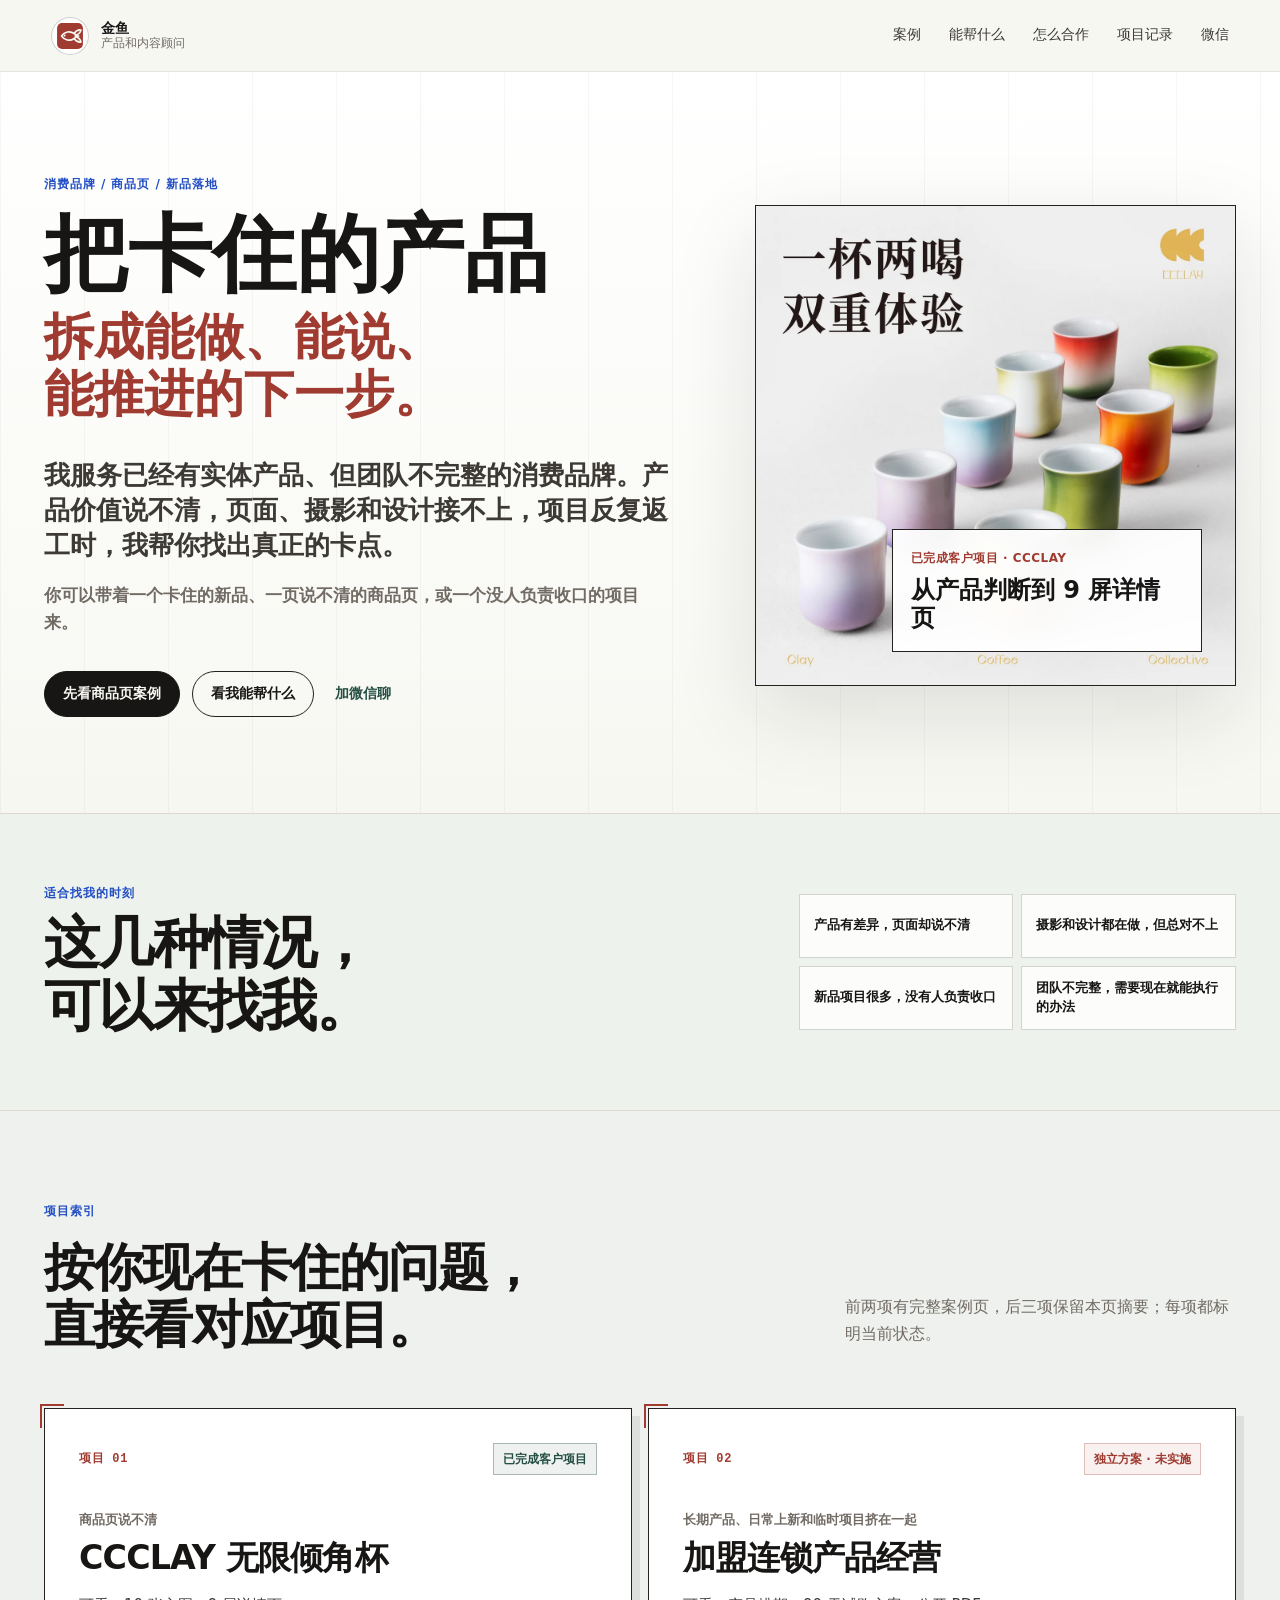
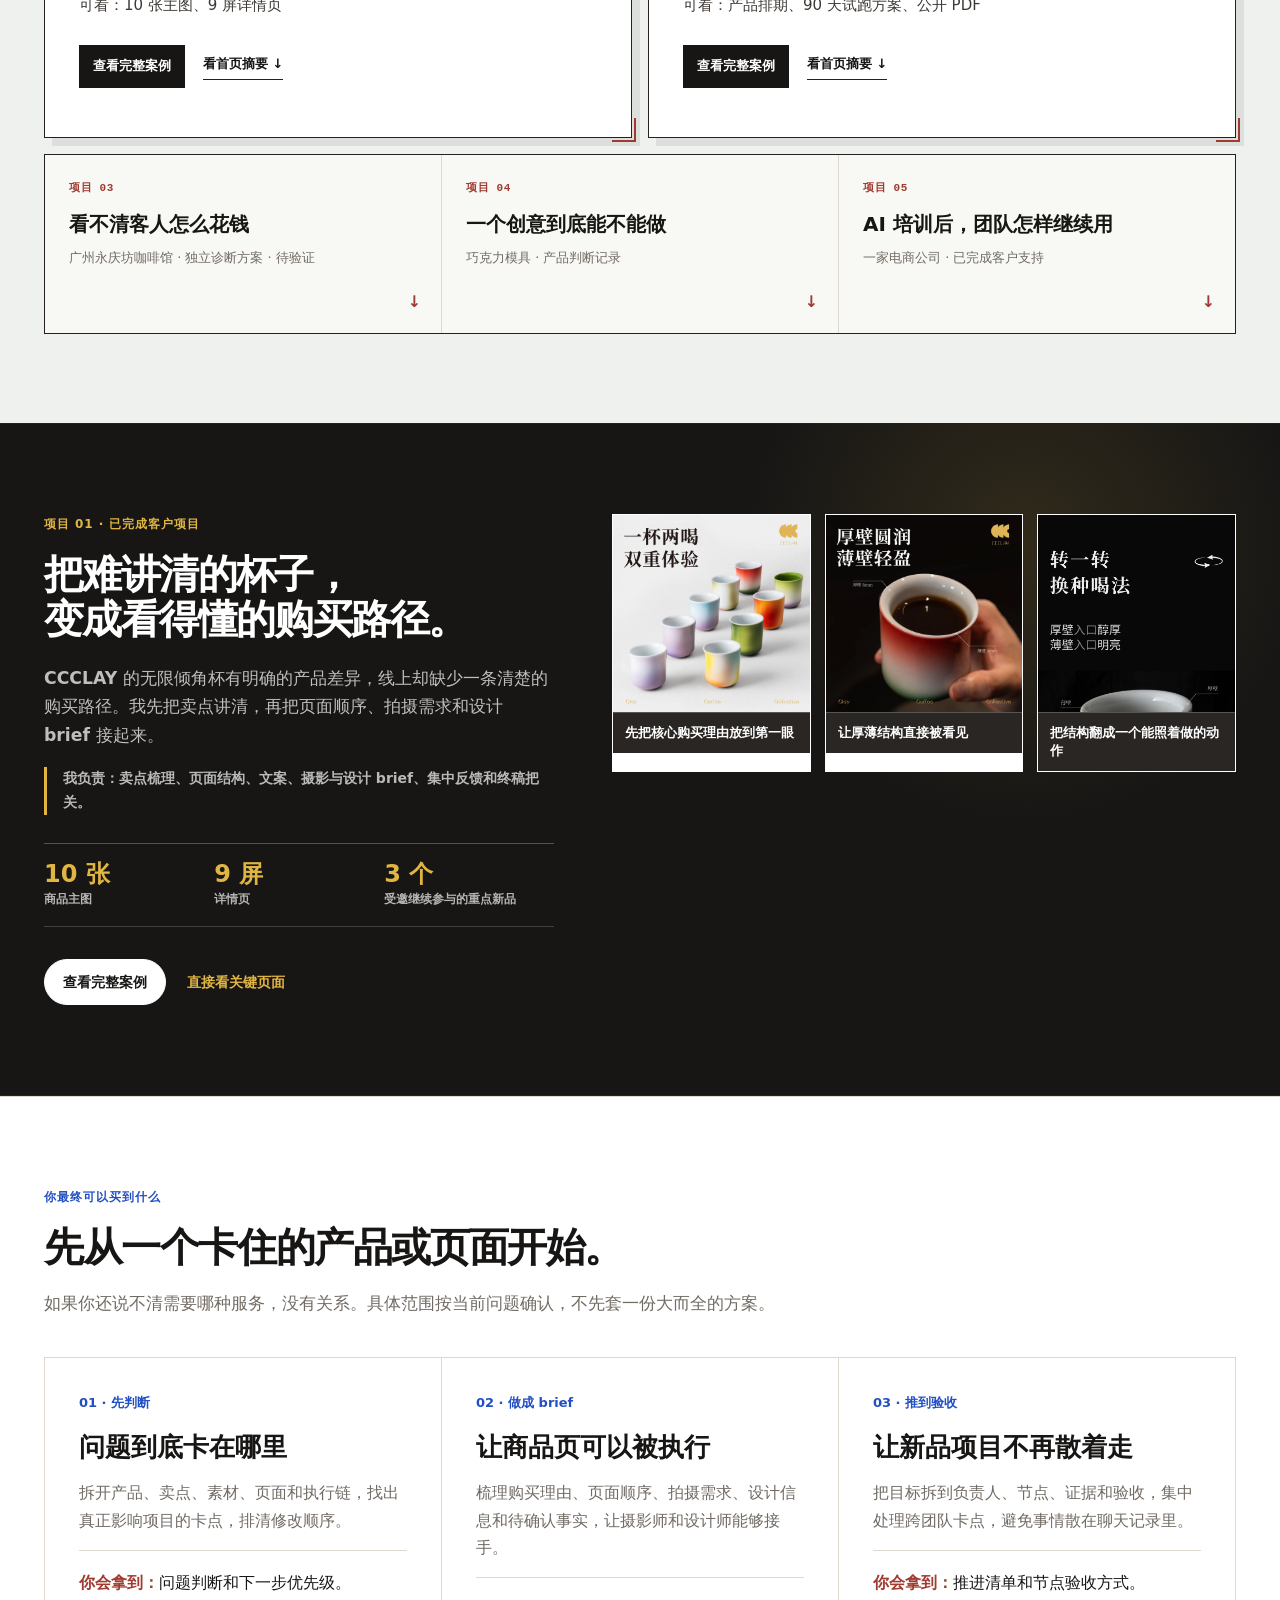
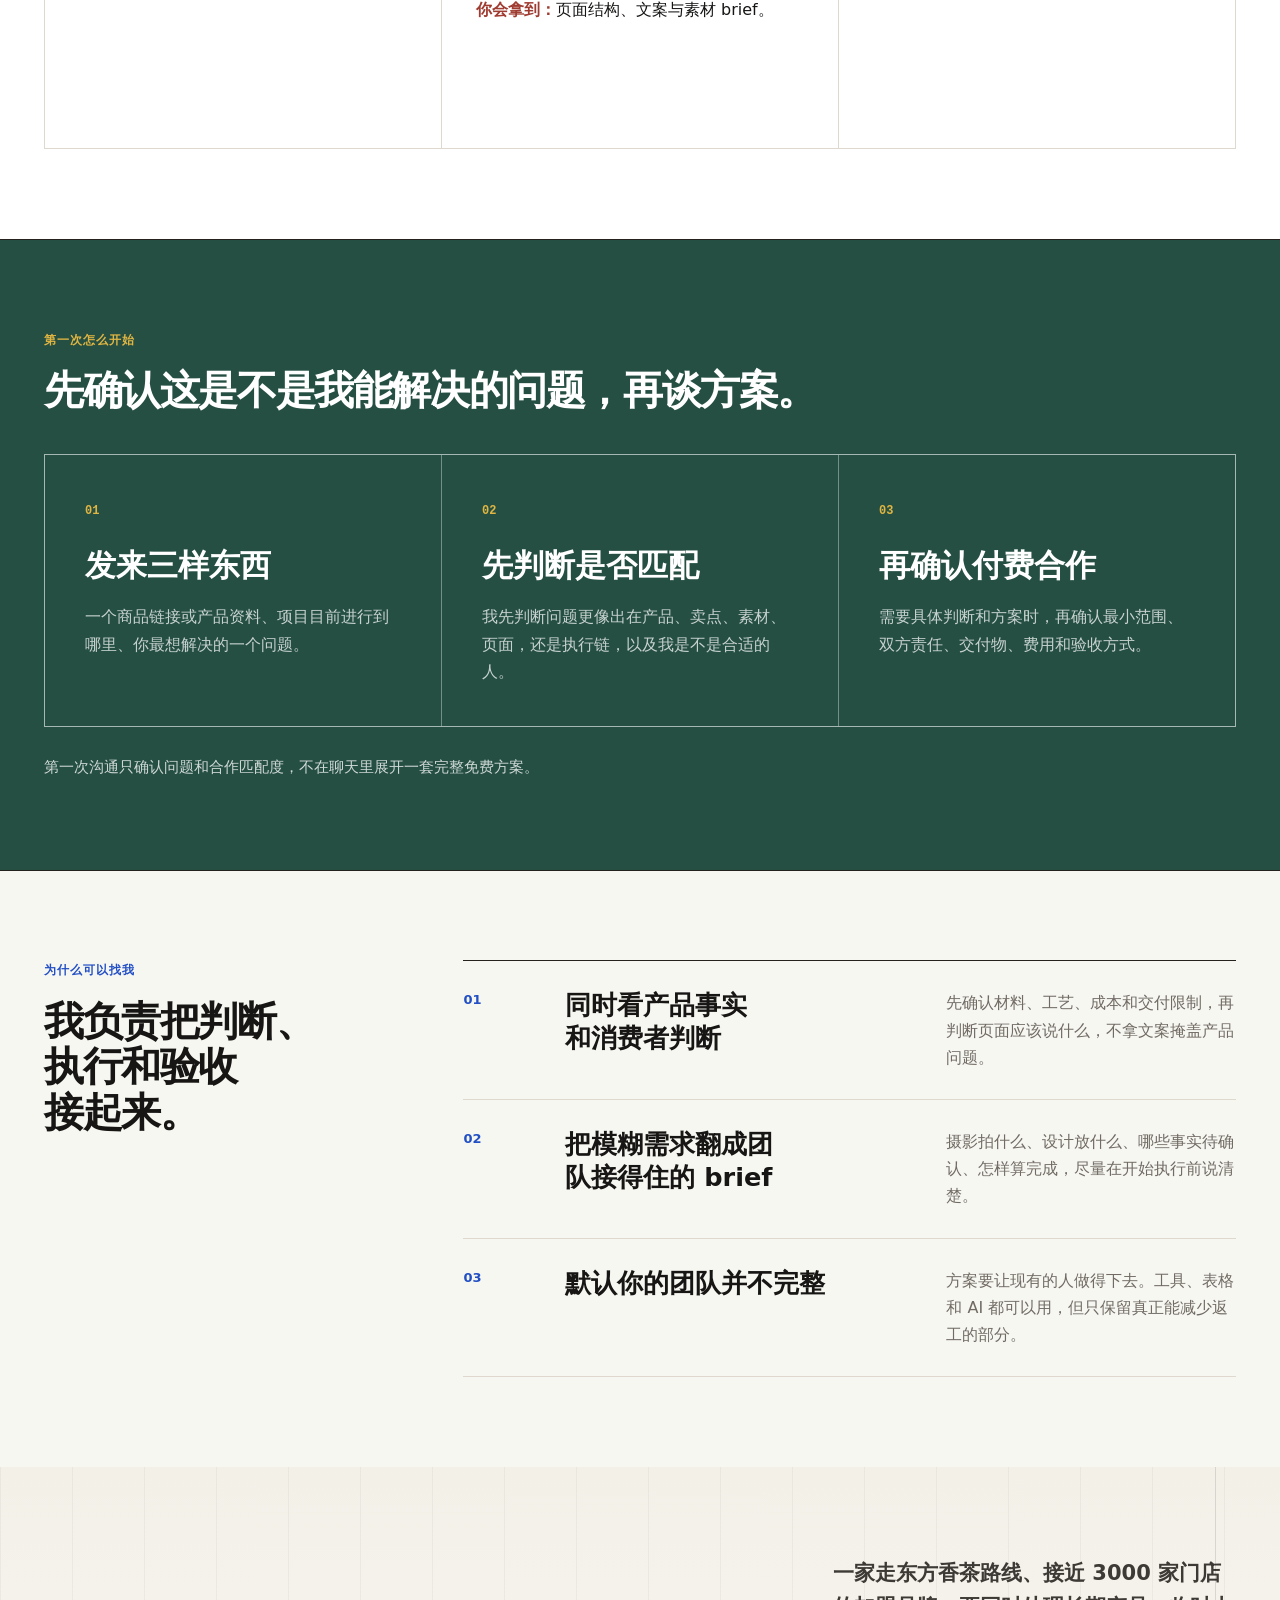
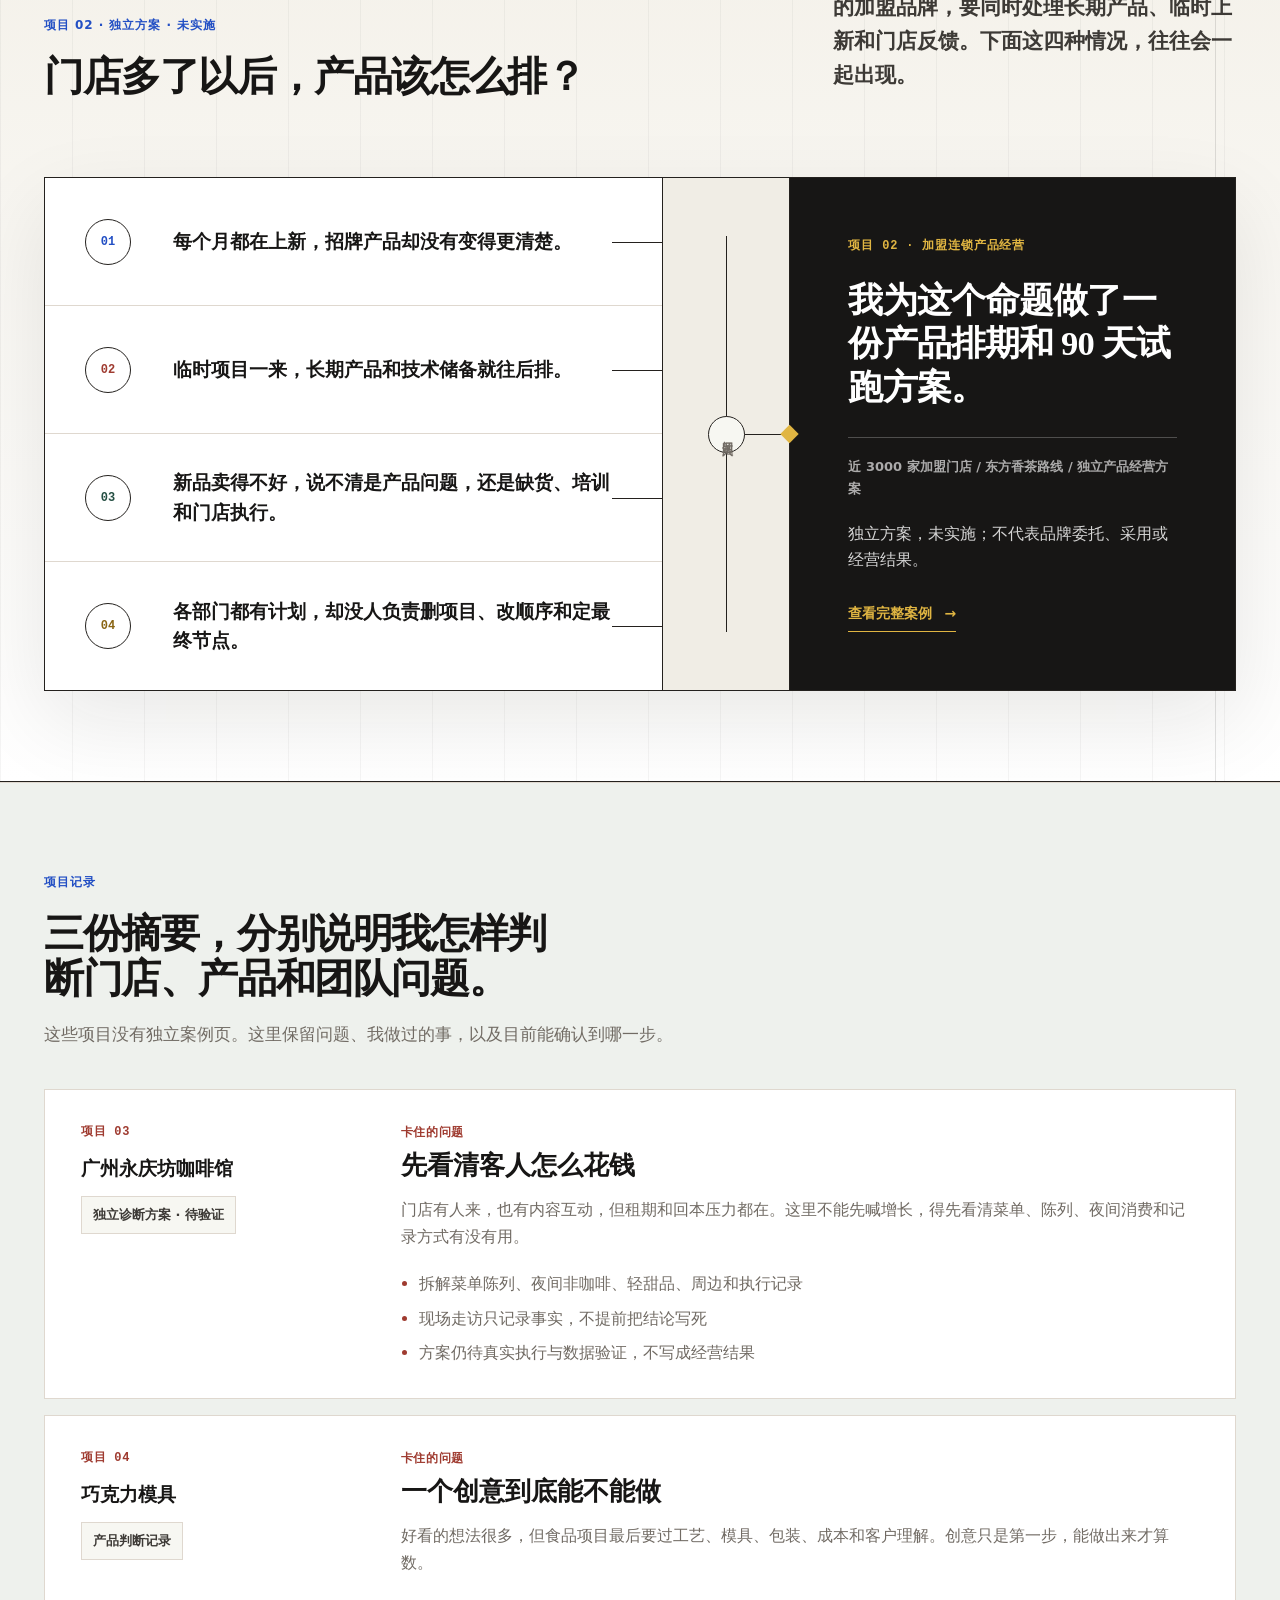
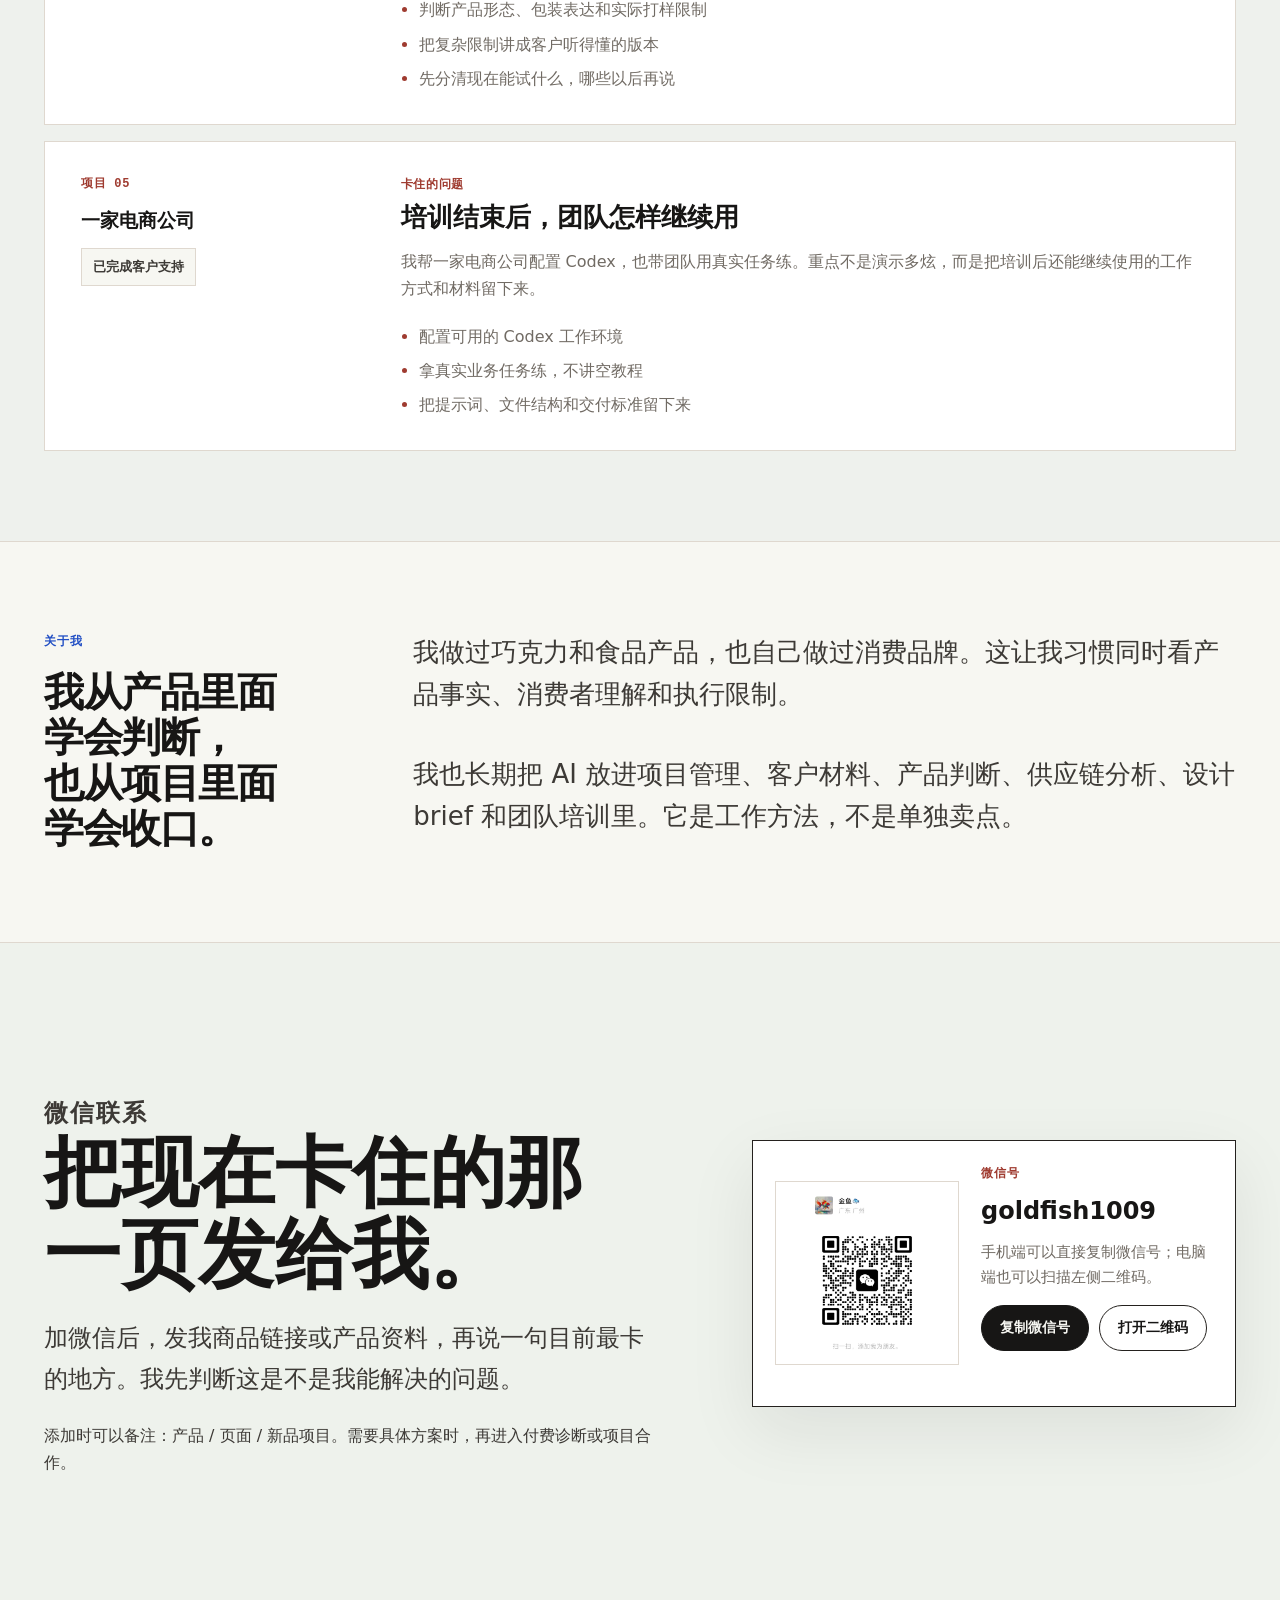
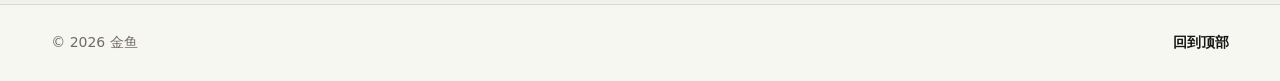
==== commit c1e9d626: "Clarify desktop hierarchy and case navigation" ====
--- a/index.html
+++ b/index.html
@@ -21,7 +21,7 @@
       content="https://siyaoworks.com/work/ccclay/assets/main-core.webp"
     />
     <link rel="icon" href="./goldfish-mark.svg" type="image/svg+xml" />
-    <link rel="stylesheet" href="./styles.css" />
+    <link rel="stylesheet" href="./styles.css?v=20260813-desktop-ia" />
   </head>
   <body>
     <a class="skip-link" href="#top">跳到主要内容</a>
@@ -40,7 +40,7 @@
         <a href="#cases">案例</a>
         <a href="#services">能帮什么</a>
         <a href="#process">怎么合作</a>
-        <a href="#more-work">其他项目</a>
+        <a href="#more-work">项目记录</a>
         <a href="#contact">微信</a>
       </nav>
       <div class="mobile-header-actions">
@@ -51,7 +51,7 @@
             <a href="#cases">案例</a>
             <a href="#services">能帮什么</a>
             <a href="#process">怎么合作</a>
-            <a href="#more-work">其他项目</a>
+            <a href="#more-work">项目记录</a>
           </nav>
         </details>
       </div>
@@ -113,17 +113,88 @@
         </div>
       </section>
 
-      <section class="featured-work" id="cases" aria-labelledby="featured-work-title">
+      <section class="section case-index-section" id="cases" aria-labelledby="case-index-title">
+        <div class="section-shell">
+          <header class="case-index-heading">
+            <div>
+              <p class="kicker">项目索引</p>
+              <h2 id="case-index-title">按你现在卡住的问题，直接看对应项目。</h2>
+            </div>
+            <p>
+              <span class="desktop-index-note">前两项有完整案例页，后三项保留本页摘要；每项都标明当前状态。</span>
+              <span class="mobile-index-note">先看两个有完整案例页的项目。更多项目记录在本页后面。</span>
+            </p>
+          </header>
+
+          <div class="case-index-featured" aria-label="完整案例">
+            <article class="case-index-card">
+              <div class="case-index-card-head">
+                <span class="case-index-number">项目 01</span>
+                <span class="case-index-status status-complete">已完成客户项目</span>
+              </div>
+              <p class="case-index-problem">商品页说不清</p>
+              <h3>CCCLAY 无限倾角杯</h3>
+              <p class="case-index-proof">可看：10 张主图、9 屏详情页</p>
+              <div class="case-index-actions">
+                <a class="case-index-primary" href="./work/ccclay/">查看完整案例</a>
+                <a href="#case-ccclay">看首页摘要 ↓</a>
+              </div>
+            </article>
+
+            <article class="case-index-card">
+              <div class="case-index-card-head">
+                <span class="case-index-number">项目 02</span>
+                <span class="case-index-status status-proposal">独立方案 · 未实施</span>
+              </div>
+              <p class="case-index-problem">
+                <span class="desktop-case-problem">长期产品、日常上新和临时项目挤在一起</span>
+                <span class="mobile-case-problem">新品和长期产品挤在一起</span>
+              </p>
+              <h3>加盟连锁产品经营</h3>
+              <p class="case-index-proof">可看：产品排期、90 天试跑方案、公开 PDF</p>
+              <div class="case-index-actions">
+                <a class="case-index-primary" href="./work/franchise-tea-product-system/">查看完整案例</a>
+                <a href="#case-franchise">看首页摘要 ↓</a>
+              </div>
+            </article>
+          </div>
+
+          <div class="case-index-records" aria-label="项目记录">
+            <a href="#record-cafe">
+              <span>项目 03</span>
+              <strong>看不清客人怎么花钱</strong>
+              <small>广州永庆坊咖啡馆 · 独立诊断方案 · 待验证</small>
+            </a>
+            <a href="#record-chocolate">
+              <span>项目 04</span>
+              <strong>一个创意到底能不能做</strong>
+              <small>巧克力模具 · 产品判断记录</small>
+            </a>
+            <a href="#record-codex">
+              <span>项目 05</span>
+              <strong>AI 培训后，团队怎样继续用</strong>
+              <small>一家电商公司 · 已完成客户支持</small>
+            </a>
+          </div>
+        </div>
+      </section>
+
+      <section class="featured-work" id="case-ccclay" aria-labelledby="featured-work-title">
         <div class="section-shell featured-work-grid">
           <div class="featured-work-copy">
-            <p class="kicker">已完成客户项目</p>
-            <h2 id="featured-work-title">一只不容易讲清的杯子，最后变成了 10 张主图和 9 屏详情页。</h2>
+            <p class="kicker">项目 01 · 已完成客户项目</p>
+            <h2 id="featured-work-title">
+              <span>把难讲清的杯子，</span><span>变成看得懂的购买路径。</span>
+            </h2>
             <p class="featured-work-lead">
-              CCCLAY 的无限倾角杯有明确的产品差异，线上却缺一条清楚的购买路径。我负责卖点梳理、页面结构、文案、摄影与设计 brief、集中反馈和终稿把关。
-            </p>
-            <p class="featured-work-role">
-              样板完成后，对方继续邀请我参与三个重点新品的项目拆解与推进。
-            </p>
+              CCCLAY 的无限倾角杯有明确的产品差异，线上却缺少一条清楚的购买路径。我先把卖点讲清，再把页面顺序、拍摄需求和设计 brief 接起来。
+            </p>
+            <p class="featured-work-role">我负责：卖点梳理、页面结构、文案、摄影与设计 brief、集中反馈和终稿把关。</p>
+            <ul class="featured-work-proof" aria-label="项目成果">
+              <li><strong>10 张</strong><span>商品主图</span></li>
+              <li><strong>9 屏</strong><span>详情页</span></li>
+              <li><strong>3 个</strong><span>受邀继续参与的重点新品</span></li>
+            </ul>
             <div class="featured-work-actions">
               <a class="button primary" href="./work/ccclay/">查看完整案例</a>
               <a class="button text-link" href="./work/ccclay/#detail-page">直接看关键页面</a>
@@ -236,7 +307,9 @@
         <div class="section-shell split-layout">
           <div class="section-heading">
             <p class="kicker">为什么可以找我</p>
-            <h2 id="fit-title">我负责把判断、执行和验收接起来。</h2>
+            <h2 id="fit-title">
+              <span>我负责把判断、</span><span>执行和验收</span><span>接起来。</span>
+            </h2>
           </div>
           <div class="fit-list">
             <article>
@@ -258,11 +331,11 @@
         </div>
       </section>
 
-      <section class="routing-case" aria-labelledby="routing-case-title">
+      <section class="routing-case" id="case-franchise" aria-labelledby="routing-case-title">
         <div class="section-shell">
           <header class="routing-case-heading">
             <div>
-              <p class="kicker">次级案例 · 独立方案</p>
+              <p class="kicker">项目 02 · 独立方案 · 未实施</p>
               <h2 id="routing-case-title">门店多了以后，产品该怎么排？</h2>
             </div>
             <p>
@@ -295,7 +368,7 @@
             </div>
 
             <a class="route-destination" href="./work/franchise-tea-product-system/">
-              <span class="route-destination-label">Case 02 · 加盟连锁</span>
+              <span class="route-destination-label">项目 02 · 加盟连锁产品经营</span>
               <strong>我为这个命题做了一份产品排期和 90 天试跑方案。</strong>
               <span class="route-proof">近 3000 家加盟门店 / 东方香茶路线 / 独立产品经营方案</span>
               <span class="route-closing">
@@ -310,18 +383,21 @@
       <section class="section case-section" id="more-work" aria-labelledby="cases-title">
         <div class="section-shell">
           <div class="section-heading wide">
-            <p class="kicker">其他项目</p>
-            <h2 id="cases-title">不同表面问题，背后都要先找到真正的卡点。</h2>
+            <p class="kicker">项目记录</p>
+            <h2 id="cases-title">三份摘要，分别说明我怎样判断门店、产品和团队问题。</h2>
+            <p>这些项目没有独立案例页。这里保留问题、我做过的事，以及目前能确认到哪一步。</p>
           </div>
 
           <div class="case-list">
-            <article class="case-item">
+            <article class="case-item" id="record-cafe">
               <div class="case-meta">
-                <span>广州永庆坊咖啡馆</span>
-                <span>独立诊断方案 · 待验证</span>
+                <span class="case-number">项目 03</span>
+                <strong>广州永庆坊咖啡馆</strong>
+                <span class="case-status">独立诊断方案 · 待验证</span>
               </div>
               <div class="case-body">
-                <h3>一家咖啡馆，先看清客人到底怎么花钱</h3>
+                <p class="case-question">卡住的问题</p>
+                <h3>先看清客人怎么花钱</h3>
                 <p>
                   门店有人来，也有内容互动，但租期和回本压力都在。这里不能先喊增长，得先看清菜单、陈列、夜间消费和记录方式有没有用。
                 </p>
@@ -333,13 +409,15 @@
               </div>
             </article>
 
-            <article class="case-item">
+            <article class="case-item" id="record-chocolate">
               <div class="case-meta">
-                <span>巧克力模具</span>
-                <span>产品判断记录</span>
+                <span class="case-number">项目 04</span>
+                <strong>巧克力模具</strong>
+                <span class="case-status">产品判断记录</span>
               </div>
               <div class="case-body">
-                <h3>一个巧克力想法能不能做，先别只看创意</h3>
+                <p class="case-question">卡住的问题</p>
+                <h3>一个创意到底能不能做</h3>
                 <p>
                   好看的想法很多，但食品项目最后要过工艺、模具、包装、成本和客户理解。创意只是第一步，能做出来才算数。
                 </p>
@@ -351,15 +429,17 @@
               </div>
             </article>
 
-            <article class="case-item">
+            <article class="case-item" id="record-codex">
               <div class="case-meta">
-                <span>年销约 5000 万电商公司</span>
-                <span>已完成客户支持</span>
+                <span class="case-number">项目 05</span>
+                <strong>一家电商公司</strong>
+                <span class="case-status">已完成客户支持</span>
               </div>
               <div class="case-body">
-                <h3>会用 AI 不稀奇，团队第二天还能用才算数</h3>
+                <p class="case-question">卡住的问题</p>
+                <h3>培训结束后，团队怎样继续用</h3>
                 <p>
-                  我帮一家电商公司配置 Codex，也带团队用真实任务练。重点不是演示多炫，而是他们离开培训以后还能接着做。
+                  我帮一家电商公司配置 Codex，也带团队用真实任务练。重点不是演示多炫，而是把培训后还能继续使用的工作方式和材料留下来。
                 </p>
                 <ul>
                   <li>配置可用的 Codex 工作环境</li>
@@ -429,6 +509,6 @@
       <a href="#top">回到顶部</a>
     </footer>
 
-    <script src="./script.js"></script>
+    <script src="./script.js?v=20260813-mobile"></script>
   </body>
 </html>
--- a/styles.css
+++ b/styles.css
@@ -73,6 +73,294 @@
   outline-offset: 4px;
 }
 
+/* 2026-08 desktop hierarchy and case directory */
+.case-index-section {
+  border-bottom: 1px solid var(--line-dark);
+  background: #eef1ed;
+}
+
+.case-index-heading {
+  display: grid;
+  grid-template-columns: minmax(0, 0.78fr) minmax(280px, 0.42fr);
+  gap: clamp(28px, 6vw, 76px);
+  align-items: end;
+}
+
+.case-index-heading h2 {
+  max-width: 760px;
+  margin: 0;
+  font-size: clamp(38px, 4vw, 54px);
+  font-weight: 850;
+  line-height: 1.12;
+  letter-spacing: -0.035em;
+}
+
+.case-index-heading > p {
+  margin: 0 0 6px;
+  color: var(--muted);
+  font-size: 16px;
+  line-height: 1.68;
+}
+
+.case-index-featured {
+  display: grid;
+  grid-template-columns: repeat(2, minmax(0, 1fr));
+  gap: 16px;
+  margin-top: clamp(36px, 5vw, 54px);
+}
+
+.case-index-card {
+  position: relative;
+  display: grid;
+  min-height: 330px;
+  align-content: start;
+  border: 1px solid var(--line-dark);
+  background: #ffffff;
+  box-shadow: 8px 8px 0 rgba(23, 22, 21, 0.08);
+  padding: clamp(24px, 3vw, 34px);
+}
+
+.case-index-card::before,
+.case-index-card::after {
+  position: absolute;
+  width: 22px;
+  height: 22px;
+  pointer-events: none;
+  content: "";
+}
+
+.case-index-card::before {
+  top: -5px;
+  left: -5px;
+  border-top: 2px solid var(--red);
+  border-left: 2px solid var(--red);
+}
+
+.case-index-card::after {
+  right: -5px;
+  bottom: -5px;
+  border-right: 2px solid var(--red);
+  border-bottom: 2px solid var(--red);
+}
+
+.case-index-card-head {
+  display: flex;
+  flex-wrap: wrap;
+  align-items: center;
+  justify-content: space-between;
+  gap: 10px;
+}
+
+.case-index-number {
+  color: var(--red);
+  font-family: ui-monospace, "SFMono-Regular", Consolas, monospace;
+  font-size: 12px;
+  font-weight: 900;
+  letter-spacing: 0.06em;
+}
+
+.case-index-status {
+  border: 1px solid var(--line);
+  padding: 5px 9px;
+  background: var(--paper);
+  color: var(--soft-ink);
+  font-size: 12px;
+  font-weight: 800;
+}
+
+.case-index-status.status-complete {
+  border-color: rgba(37, 79, 67, 0.35);
+  background: rgba(37, 79, 67, 0.08);
+  color: var(--green);
+}
+
+.case-index-status.status-proposal {
+  border-color: rgba(159, 59, 48, 0.28);
+  background: rgba(159, 59, 48, 0.07);
+  color: var(--red);
+}
+
+.case-index-problem {
+  margin: 34px 0 0;
+  color: var(--muted);
+  font-size: 13px;
+  font-weight: 850;
+}
+
+.mobile-case-problem {
+  display: none;
+}
+
+.mobile-index-note {
+  display: none;
+}
+
+.case-index-card h3 {
+  max-width: 460px;
+  margin: 7px 0 0;
+  font-size: clamp(28px, 2.6vw, 36px);
+  line-height: 1.2;
+  letter-spacing: -0.025em;
+}
+
+.case-index-proof {
+  margin: 16px 0 0;
+  color: var(--soft-ink);
+  font-size: 15px;
+  line-height: 1.55;
+}
+
+.case-index-actions {
+  display: flex;
+  flex-wrap: wrap;
+  gap: 12px 18px;
+  align-items: center;
+  margin-top: auto;
+  padding-top: 28px;
+  font-size: 13px;
+  font-weight: 850;
+}
+
+.case-index-actions a {
+  border-bottom: 1px solid var(--line-dark);
+  padding-bottom: 3px;
+}
+
+.case-index-actions .case-index-primary {
+  border: 1px solid var(--ink);
+  background: var(--ink);
+  color: #ffffff;
+  padding: 9px 13px;
+}
+
+.case-index-records {
+  display: grid;
+  grid-template-columns: repeat(3, minmax(0, 1fr));
+  margin-top: 16px;
+  border: 1px solid var(--line-dark);
+  background: var(--line);
+  gap: 1px;
+}
+
+.case-index-records a {
+  position: relative;
+  display: grid;
+  min-height: 178px;
+  align-content: start;
+  background: #f8f8f4;
+  padding: 24px;
+  transition: background 160ms ease;
+}
+
+.case-index-records a:hover {
+  background: #ffffff;
+}
+
+.case-index-records a::after {
+  position: absolute;
+  right: 20px;
+  bottom: 18px;
+  color: var(--red);
+  content: "↓";
+  font-size: 16px;
+  font-weight: 900;
+}
+
+.case-index-records span {
+  color: var(--red);
+  font-family: ui-monospace, "SFMono-Regular", Consolas, monospace;
+  font-size: 11px;
+  font-weight: 900;
+  letter-spacing: 0.06em;
+}
+
+.case-index-records strong {
+  margin-top: 14px;
+  font-size: 20px;
+  line-height: 1.35;
+}
+
+.case-index-records small {
+  margin-top: 10px;
+  padding-right: 24px;
+  color: var(--muted);
+  font-size: 13px;
+  line-height: 1.55;
+}
+
+.featured-work-proof {
+  display: grid;
+  grid-template-columns: repeat(3, minmax(0, 1fr));
+  margin: 28px 0 0;
+  border-top: 1px solid rgba(255, 255, 255, 0.26);
+  border-bottom: 1px solid rgba(255, 255, 255, 0.18);
+  padding: 0;
+  list-style: none;
+}
+
+.featured-work-copy h2 span,
+#fit-title span {
+  display: block;
+}
+
+.featured-work-proof li {
+  display: grid;
+  align-content: start;
+  gap: 5px;
+  padding: 18px 14px 18px 0;
+}
+
+.featured-work-proof strong {
+  color: var(--yellow);
+  font-size: 24px;
+  line-height: 1;
+}
+
+.featured-work-proof span {
+  color: rgba(255, 255, 255, 0.68);
+  font-size: 12px;
+  font-weight: 750;
+  line-height: 1.45;
+}
+
+.case-meta strong {
+  display: block;
+  font-size: 19px;
+  line-height: 1.35;
+}
+
+.case-meta .case-number {
+  width: max-content;
+  border: 0;
+  border-radius: 0;
+  background: transparent;
+  padding: 0;
+  color: var(--red);
+  font-family: ui-monospace, "SFMono-Regular", Consolas, monospace;
+  font-size: 12px;
+  letter-spacing: 0.06em;
+}
+
+.case-meta .case-status {
+  width: max-content;
+  border-color: var(--line);
+  border-radius: 0;
+  background: var(--paper);
+  color: var(--soft-ink);
+}
+
+.case-question {
+  margin: 0 0 7px !important;
+  color: var(--red) !important;
+  font-size: 12px !important;
+  font-weight: 900;
+  letter-spacing: 0.06em;
+}
+
+.case-item[id] {
+  scroll-margin-top: 96px;
+}
+
 img {
   max-width: 100%;
   display: block;
@@ -2302,3 +2590,323 @@
     box-shadow: 7px 7px 0 rgba(23, 22, 21, 0.08);
   }
 }
+
+/* Keep desktop type tied to the content container, not the viewport. */
+@media (min-width: 961px) {
+  h1,
+  h2,
+  h3 {
+    overflow-wrap: normal;
+    word-break: auto-phrase;
+    text-wrap: balance;
+  }
+
+  .section-shell {
+    width: min(1240px, calc(100% - 88px));
+  }
+
+  .hero {
+    min-height: min(820px, calc(88svh - 72px));
+  }
+
+  h1 span {
+    font-size: clamp(68px, 7vw, 96px);
+  }
+
+  h1 em {
+    font-size: clamp(32px, 3.4vw, 44px);
+  }
+
+  .hero-lead {
+    font-size: clamp(22px, 2vw, 28px);
+  }
+
+  .hero-visual {
+    min-height: 0;
+  }
+
+  .hero-visual img {
+    height: auto;
+    min-height: 0;
+    aspect-ratio: 1;
+    object-fit: cover;
+  }
+
+  .section,
+  .routing-case,
+  .featured-work {
+    padding-block: clamp(72px, 7vw, 104px);
+  }
+
+  .featured-work-grid {
+    grid-template-columns: minmax(390px, 0.9fr) minmax(0, 1.1fr);
+    gap: clamp(42px, 4.5vw, 64px);
+    align-items: start;
+  }
+
+  .featured-work-copy h2 {
+    max-width: 620px;
+    font-family: inherit;
+    font-size: clamp(40px, 3vw, 48px);
+    font-weight: 850;
+    line-height: 1.12;
+    letter-spacing: -0.04em;
+  }
+
+  .featured-work-copy h2 span,
+  #fit-title span {
+    white-space: nowrap;
+  }
+
+  .featured-work-lead {
+    margin-top: 22px;
+    font-size: clamp(17px, 1.35vw, 20px);
+    font-weight: 560;
+    line-height: 1.65;
+  }
+
+  .featured-work-role {
+    margin-top: 18px;
+  }
+
+  .featured-work-visual {
+    grid-template-columns: repeat(3, minmax(0, 1fr));
+    grid-template-rows: auto;
+    height: auto;
+  }
+
+  .featured-work-tile-main {
+    grid-row: auto;
+  }
+
+  .featured-work-tile figure {
+    display: grid;
+    grid-template-rows: auto auto;
+    height: auto;
+  }
+
+  .featured-work-tile img {
+    height: auto;
+    aspect-ratio: 1;
+    object-fit: cover;
+  }
+
+  .featured-work-tile figcaption {
+    position: static;
+    border: 0;
+    border-top: 1px solid rgba(255, 255, 255, 0.22);
+    background: #292623;
+    color: #ffffff;
+    padding: 11px 12px;
+    backdrop-filter: none;
+  }
+
+  .split-layout {
+    grid-template-columns: minmax(330px, 0.46fr) minmax(0, 1fr);
+    gap: clamp(48px, 5vw, 72px);
+  }
+
+  .section-heading h2,
+  .routing-case-heading h2 {
+    font-family: inherit;
+    font-size: clamp(40px, 3.1vw, 50px);
+    font-weight: 850;
+    line-height: 1.14;
+    letter-spacing: -0.035em;
+  }
+
+  .section-heading.wide {
+    max-width: 900px;
+    margin-bottom: 40px;
+  }
+
+  .routing-case-heading {
+    grid-template-columns: minmax(0, 0.92fr) minmax(320px, 0.52fr);
+    gap: clamp(44px, 6vw, 76px);
+  }
+
+  .case-section {
+    background: #eef1ed;
+  }
+
+  .case-list {
+    gap: 16px;
+    border-top: 0;
+  }
+
+  .case-item {
+    grid-template-columns: minmax(210px, 0.32fr) minmax(0, 1fr);
+    gap: clamp(36px, 5vw, 64px);
+    border: 1px solid var(--line);
+    background: #ffffff;
+    padding: 32px 36px;
+  }
+
+  .case-meta {
+    display: grid;
+    align-content: start;
+    justify-items: start;
+    gap: 14px;
+  }
+
+  .case-meta .case-number {
+    border: 0;
+    border-radius: 0;
+    background: transparent;
+    padding: 0;
+  }
+
+  .case-meta .case-status {
+    border-color: var(--line);
+    border-radius: 0;
+    background: var(--paper);
+  }
+}
+
+@media (min-width: 701px) and (max-width: 960px) {
+  .case-index-heading {
+    grid-template-columns: 1fr;
+    gap: 16px;
+  }
+
+  .case-index-heading > p {
+    max-width: 680px;
+  }
+
+  .case-index-records {
+    grid-template-columns: 1fr;
+  }
+
+  .case-index-records a {
+    min-height: 132px;
+  }
+
+  .featured-work-proof {
+    max-width: 620px;
+  }
+
+  .case-meta {
+    display: grid;
+    justify-items: start;
+    gap: 12px;
+  }
+
+  .case-meta .case-number {
+    border: 0;
+    border-radius: 0;
+    background: transparent;
+    padding: 0;
+  }
+}
+
+@media (min-width: 961px) and (max-width: 1100px) {
+  .featured-work-copy h2 {
+    font-size: clamp(35px, 3.6vw, 39px);
+  }
+}
+
+@media (max-width: 700px) {
+  .case-index-section {
+    padding: 58px 0;
+    background: #eef1ed;
+  }
+
+  .case-index-heading {
+    grid-template-columns: 1fr;
+    gap: 12px;
+  }
+
+  .case-index-heading h2 {
+    font-size: clamp(30px, 8.5vw, 34px);
+    line-height: 1.18;
+  }
+
+  .case-index-heading > p {
+    font-size: 15px;
+  }
+
+  .case-index-featured {
+    grid-template-columns: 1fr;
+    gap: 0;
+    margin-top: 30px;
+    border-top: 1px solid var(--line-dark);
+  }
+
+  .case-index-card {
+    min-height: 0;
+    border: 0;
+    border-bottom: 1px solid var(--line-dark);
+    background: transparent;
+    box-shadow: none;
+    padding: 22px 0;
+  }
+
+  .case-index-card::before,
+  .case-index-card::after,
+  .case-index-proof,
+  .case-index-records {
+    display: none;
+  }
+
+  .case-index-card h3 {
+    font-size: 23px;
+  }
+
+  .case-index-problem {
+    margin-top: 20px;
+  }
+
+  .desktop-case-problem {
+    display: none;
+  }
+
+  .mobile-case-problem {
+    display: inline;
+  }
+
+  .desktop-index-note {
+    display: none;
+  }
+
+  .mobile-index-note {
+    display: inline;
+  }
+
+  .case-index-actions {
+    margin-top: 20px;
+    padding-top: 0;
+  }
+
+  .featured-work-proof {
+    border-color: var(--line);
+  }
+
+  .featured-work-proof strong {
+    color: var(--red);
+    font-size: 21px;
+  }
+
+  .featured-work-proof span {
+    color: var(--muted);
+    font-size: 11px;
+  }
+
+  .case-meta {
+    display: grid;
+    justify-items: start;
+    gap: 10px;
+  }
+
+  .case-meta .case-number {
+    border: 0;
+    border-radius: 0;
+    background: transparent;
+    padding: 0;
+  }
+
+  .case-meta .case-status {
+    border-color: var(--line);
+    border-radius: 0;
+    background: var(--paper);
+  }
+}
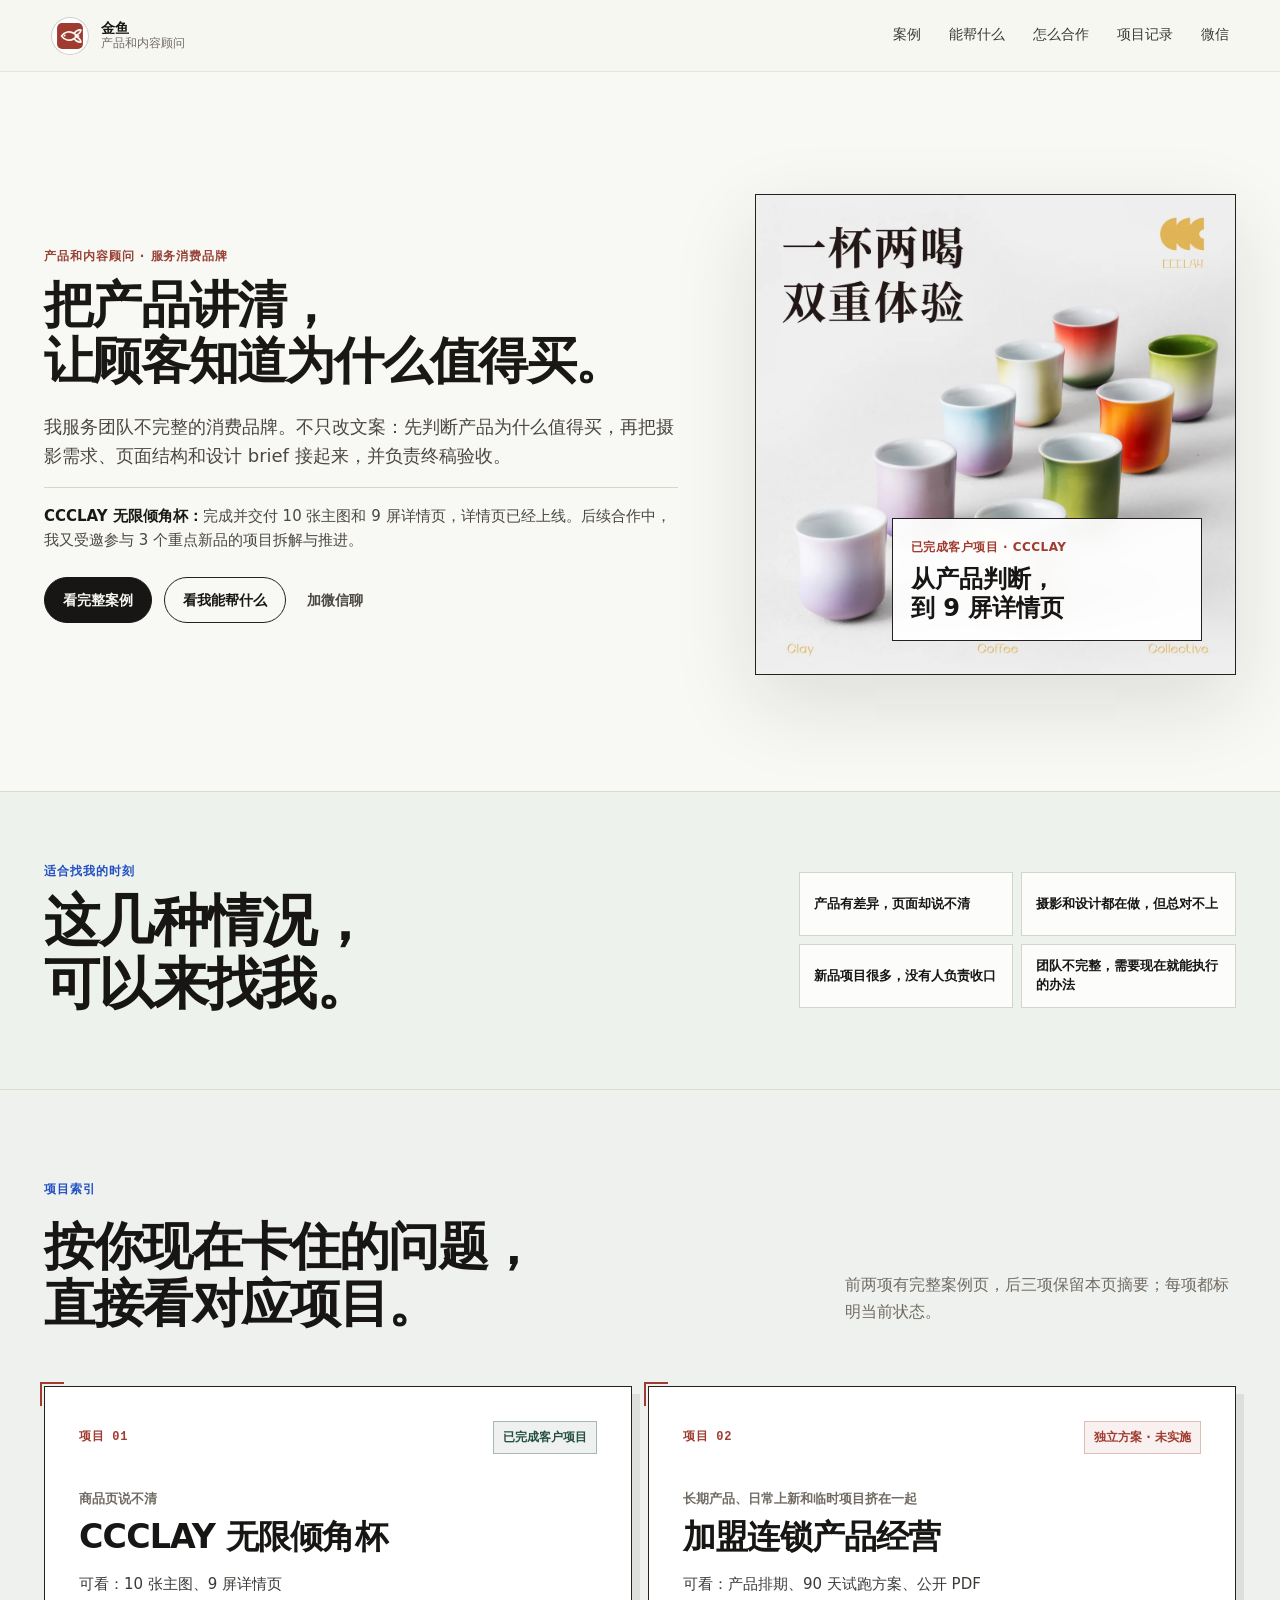
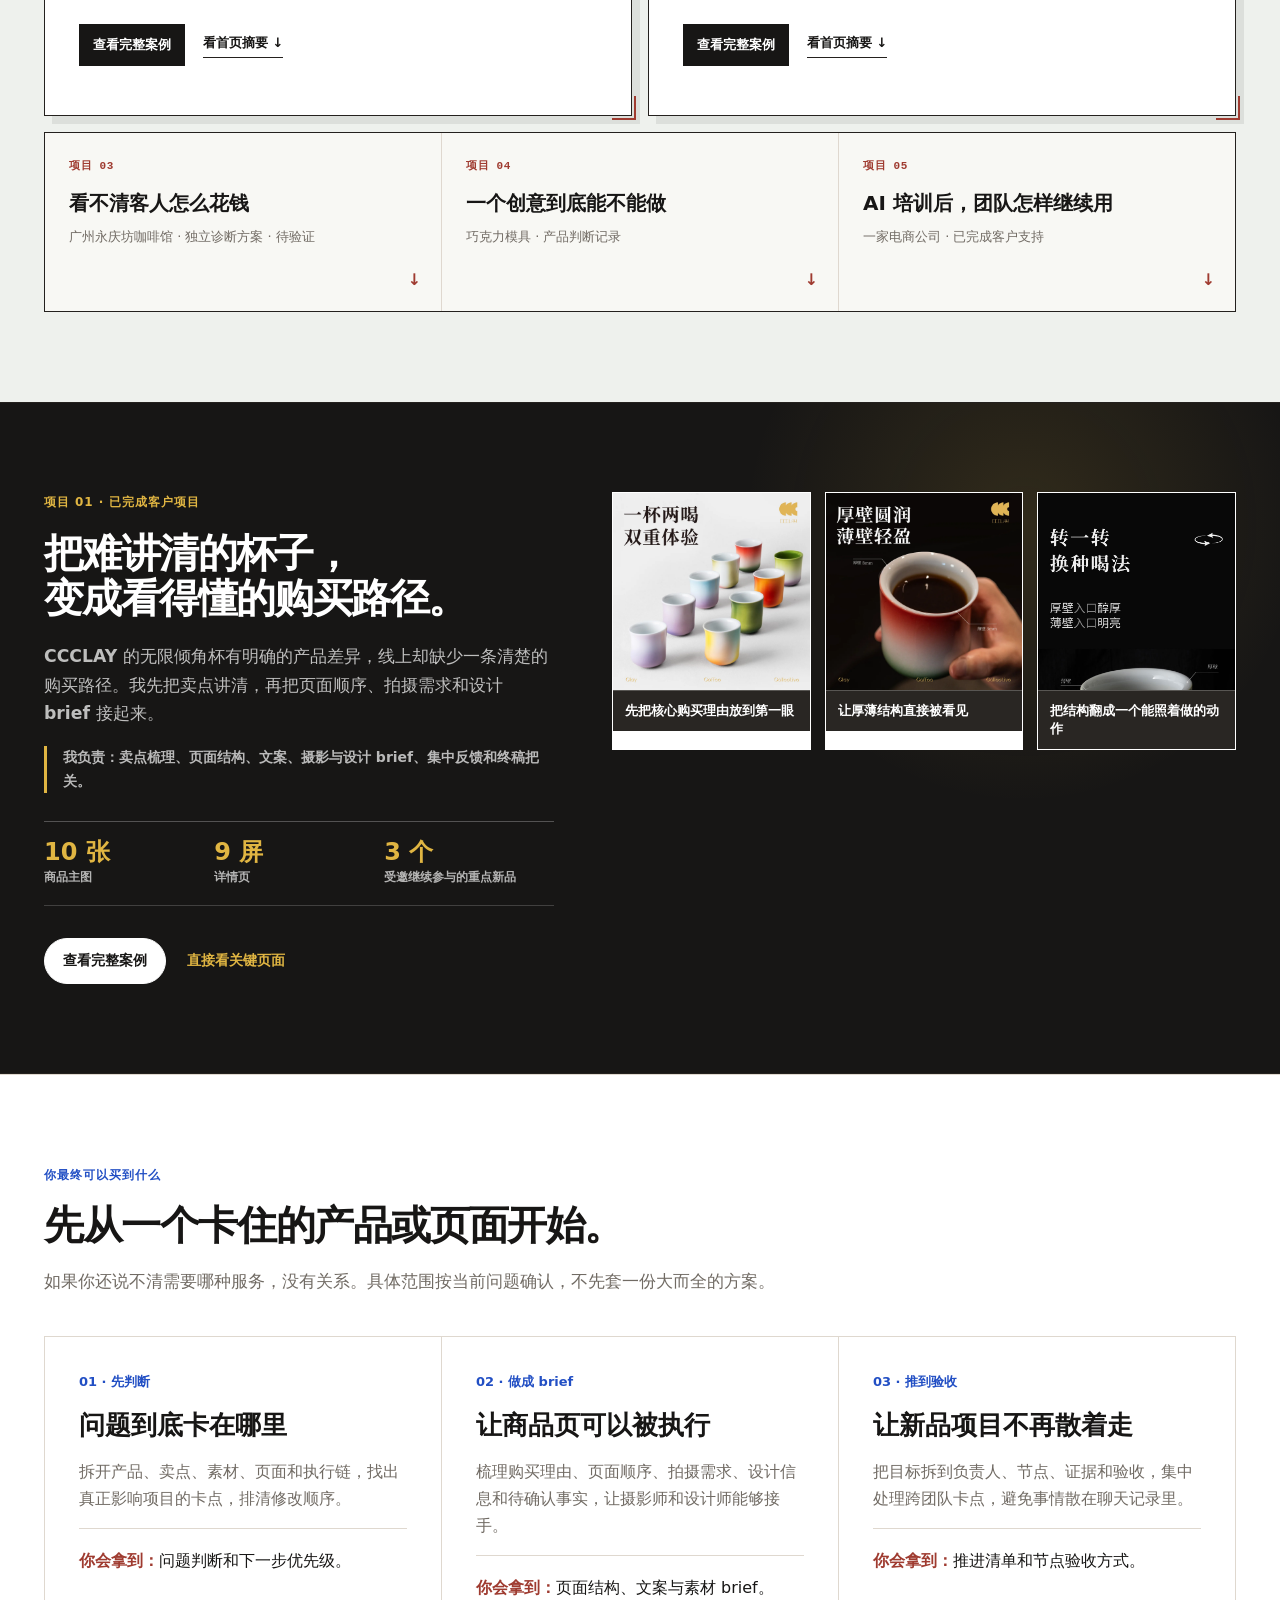
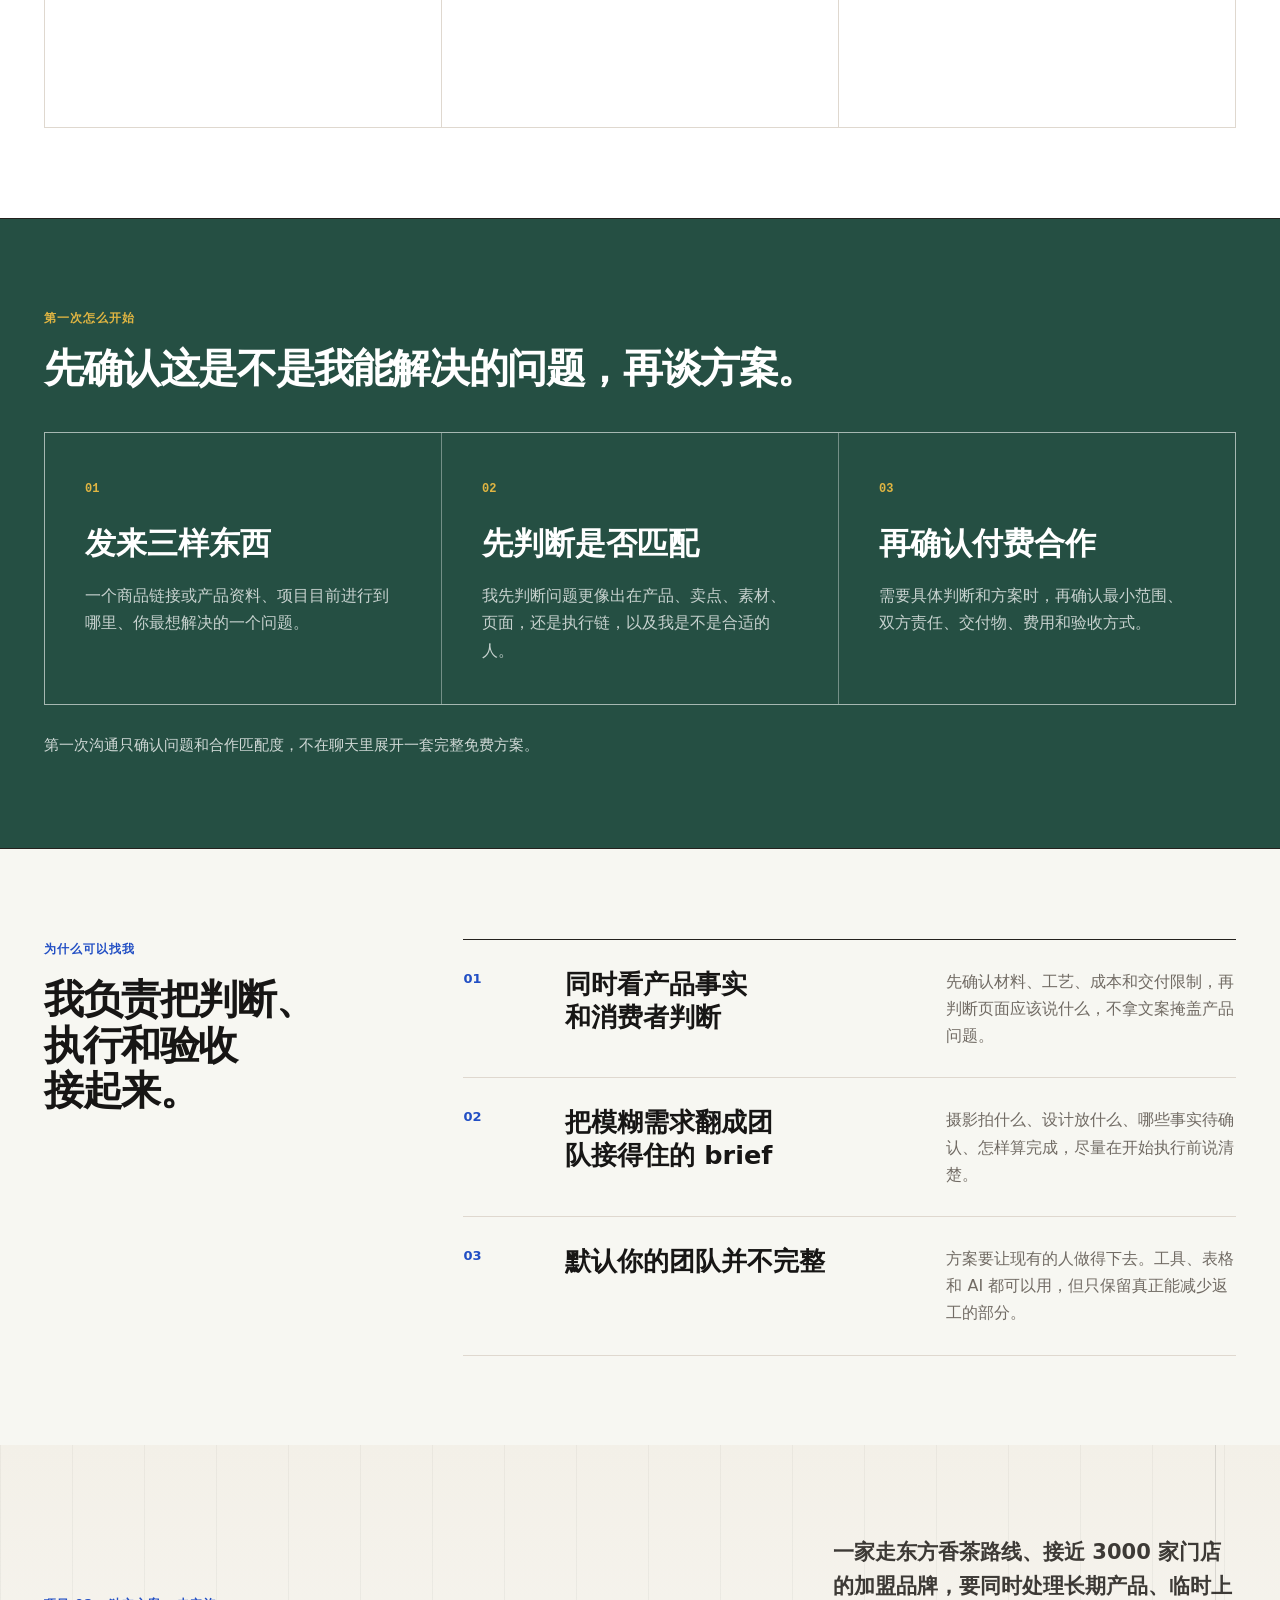
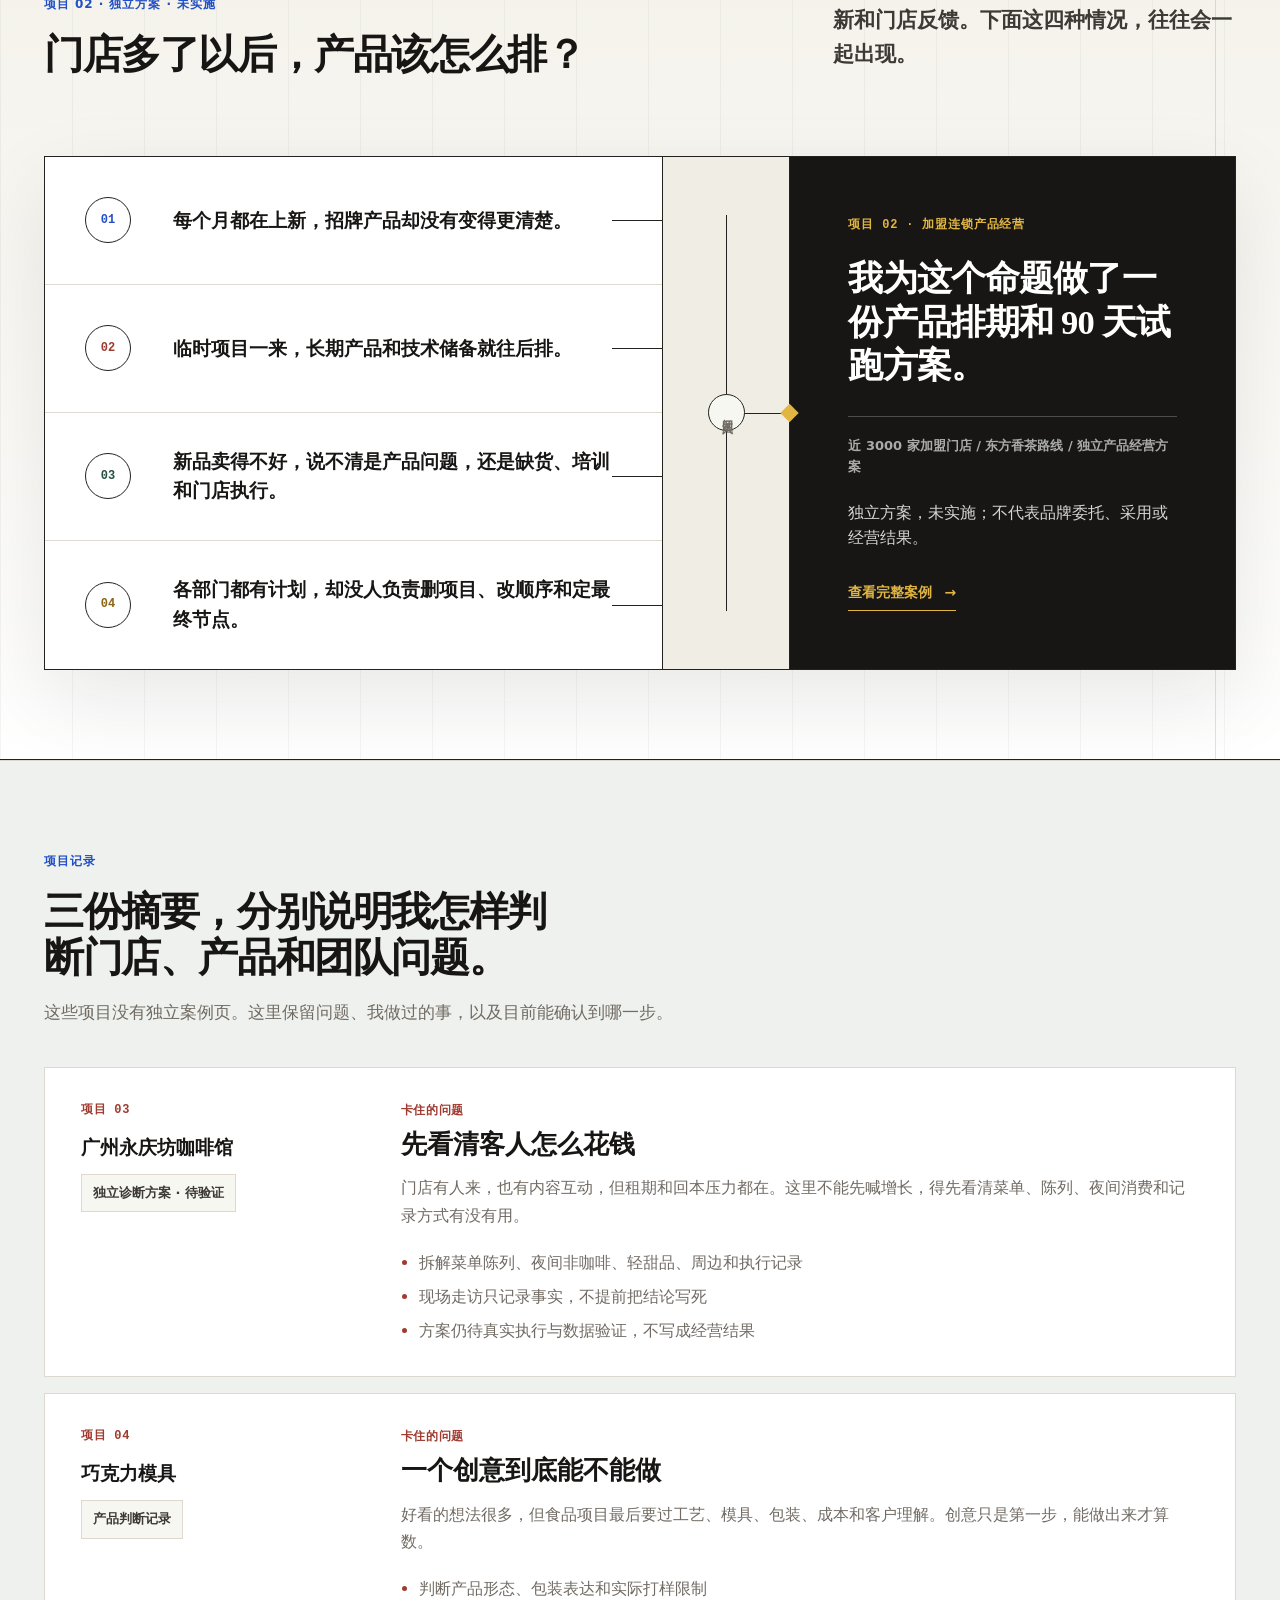
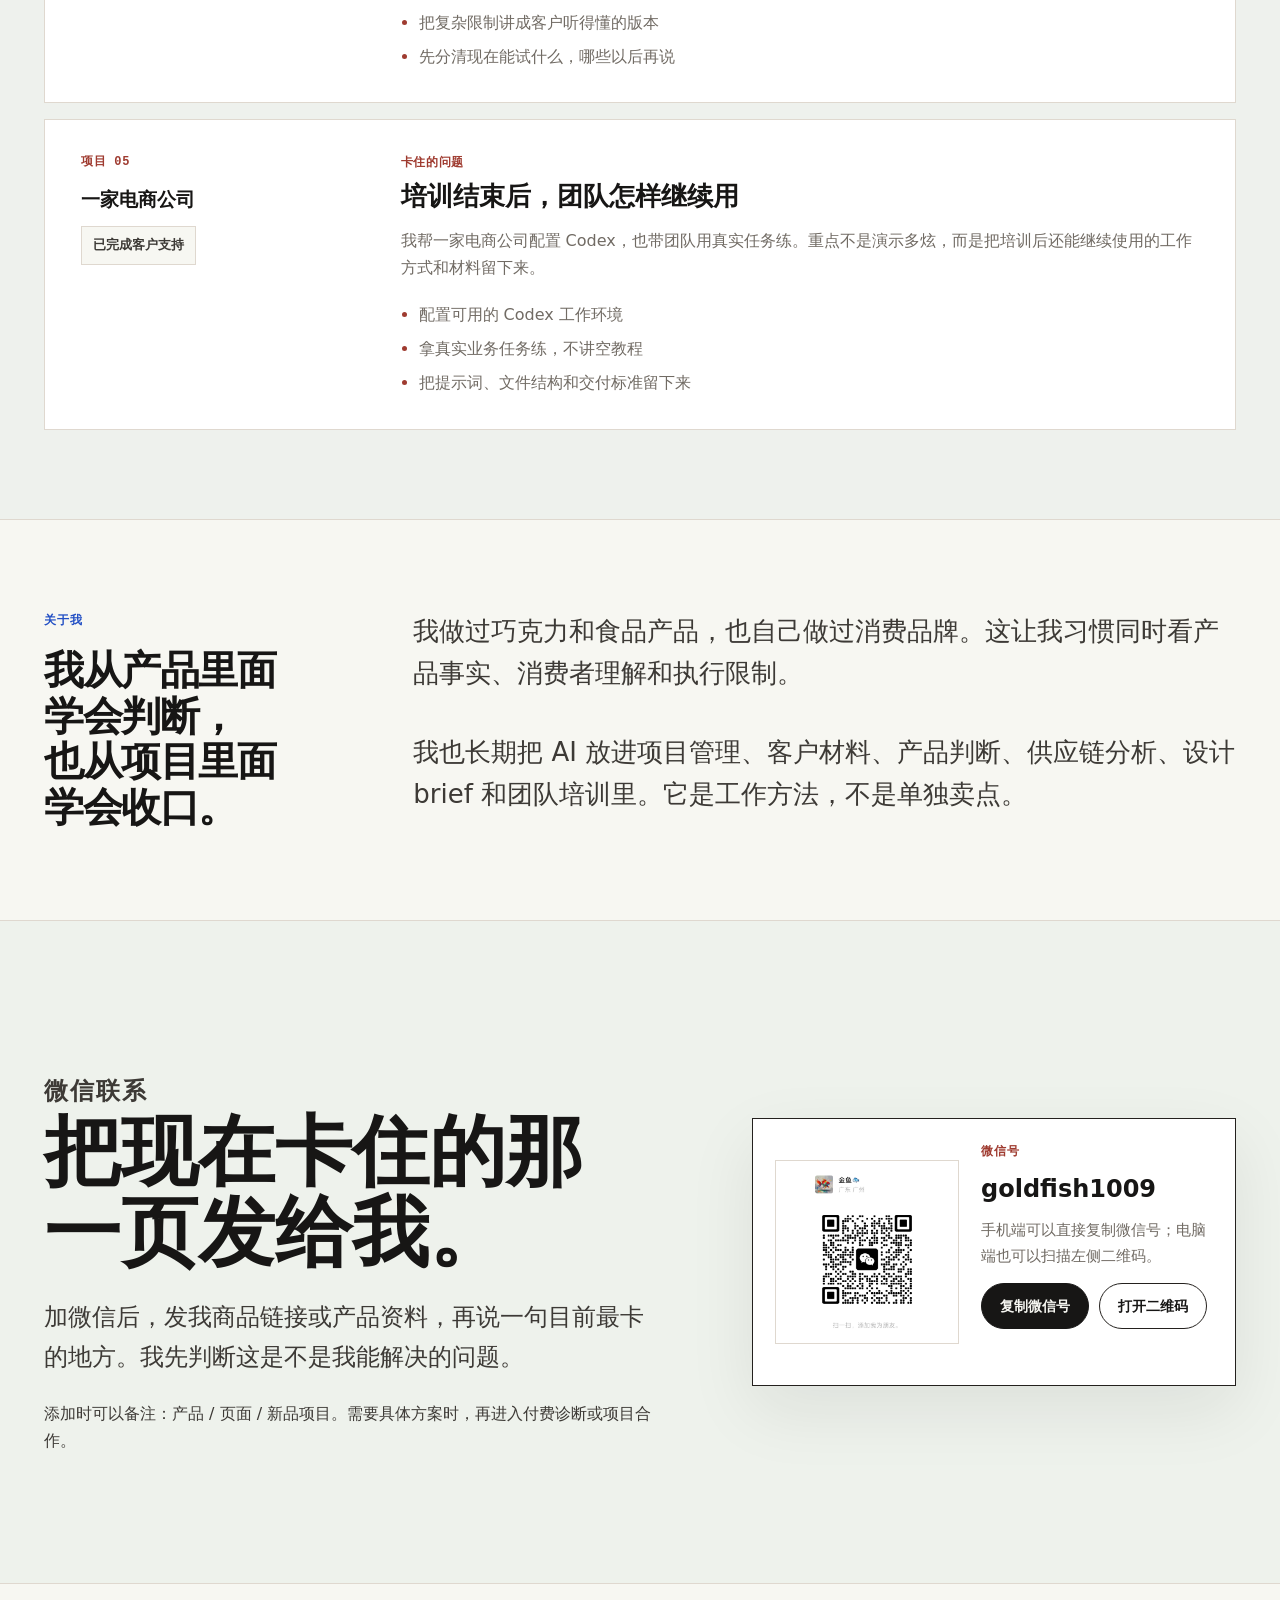
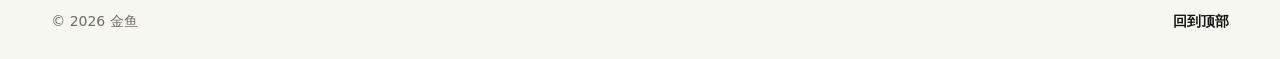
==== commit d2d89ecf: "Clarify homepage value and refine hero" ====
--- a/index.html
+++ b/index.html
@@ -6,14 +6,14 @@
     <title>金鱼｜产品和内容顾问</title>
     <meta
       name="description"
-      content="金鱼的个人顾问网站。帮助团队不完整的消费品牌，理清产品价值、商品页表达和项目推进。"
+      content="金鱼帮助团队不完整的消费品牌，把产品讲清，让顾客知道为什么值得买；再把摄影、文案和设计接成团队能执行的商品页。"
     />
     <link rel="canonical" href="https://siyaoworks.com/" />
     <meta property="og:type" content="website" />
     <meta property="og:title" content="金鱼｜产品和内容顾问" />
     <meta
       property="og:description"
-      content="把卡住的产品，拆成团队能做、能说、能推进的下一步。"
+      content="把产品讲清，让顾客知道为什么值得买。"
     />
     <meta property="og:url" content="https://siyaoworks.com/" />
     <meta
@@ -21,7 +21,7 @@
       content="https://siyaoworks.com/work/ccclay/assets/main-core.webp"
     />
     <link rel="icon" href="./goldfish-mark.svg" type="image/svg+xml" />
-    <link rel="stylesheet" href="./styles.css?v=20260813-desktop-ia" />
+    <link rel="stylesheet" href="./styles.css?v=20260813-hero-value" />
   </head>
   <body>
     <a class="skip-link" href="#top">跳到主要内容</a>
@@ -61,19 +61,21 @@
       <section class="hero" aria-labelledby="hero-title">
         <div class="section-shell hero-grid">
           <div class="hero-copy">
-            <p class="kicker">消费品牌 / 商品页 / 新品落地</p>
+            <p class="kicker">产品和内容顾问 · 服务消费品牌</p>
             <h1 class="hero-title" id="hero-title">
-              <span>把卡住的产品</span>
-              <em>拆成能做、能说、<br class="mobile-break" />能推进的下一步。</em>
+              <span class="hero-title-line">把产品讲清，</span>
+              <span class="hero-title-line hero-title-result">
+                <span>让顾客知道</span><span>为什么值得买。</span>
+              </span>
             </h1>
             <p class="hero-lead">
-              我服务已经有实体产品、但团队不完整的消费品牌。产品价值说不清，页面、摄影和设计接不上，项目反复返工时，我帮你找出真正的卡点。
-            </p>
-            <p class="hero-sublead">
-              你可以带着一个卡住的新品、一页说不清的商品页，或一个没人负责收口的项目来。
+              我服务团队不完整的消费品牌。不只改文案：先判断产品为什么值得买，再把摄影需求、页面结构和设计 brief 接起来，并负责终稿验收。
+            </p>
+            <p class="hero-proof">
+              <strong>CCCLAY 无限倾角杯：</strong>完成并交付 10 张主图和 9 屏详情页，详情页已经上线。后续合作中，我又受邀参与 3 个重点新品的项目拆解与推进。
             </p>
             <div class="hero-actions" aria-label="主要行动">
-              <a class="button primary" href="#cases">先看商品页案例</a>
+              <a class="button primary" href="./work/ccclay/">看完整案例</a>
               <a class="button ghost" href="#services">看我能帮什么</a>
               <a class="button text-link" href="#contact">加微信聊</a>
             </div>
@@ -92,7 +94,7 @@
             />
             <div class="visual-note">
               <span>已完成客户项目 · CCCLAY</span>
-              <strong>从产品判断到 9 屏详情页</strong>
+              <strong><span>从产品判断，</span><span>到 9 屏详情页</span></strong>
             </div>
           </a>
         </div>
--- a/styles.css
+++ b/styles.css
@@ -33,7 +33,7 @@
 
 body {
   margin: 0;
-  min-width: 320px;
+  min-width: 0;
   background: var(--paper);
   color: var(--ink);
   line-height: 1.7;
@@ -513,15 +513,16 @@
 }
 
 .hero {
+  --hero-ink: #191816;
+  --hero-soft: #4b4742;
+  --hero-line: #d9d4cc;
+  --hero-accent: #984238;
   display: grid;
   min-height: calc(88svh - 72px);
   align-items: center;
   padding: clamp(58px, 8vw, 102px) 0 clamp(46px, 8vw, 96px);
   border-bottom: 1px solid var(--line);
-  background:
-    linear-gradient(90deg, rgba(23, 22, 21, 0.035) 1px, transparent 1px),
-    linear-gradient(180deg, #ffffff 0%, var(--paper) 100%);
-  background-size: 84px 84px, auto;
+  background: #f8f8f4;
 }
 
 .hero-grid {
@@ -540,50 +541,65 @@
   text-transform: uppercase;
 }
 
-h1 {
-  display: grid;
-  gap: 10px;
+.hero .kicker {
+  margin-bottom: 12px;
+  color: var(--hero-accent);
+  font-weight: 700;
+}
+
+.hero-title {
+  display: grid;
+  gap: 2px;
   margin: 0;
-  line-height: 0.98;
-}
-
-h1 span {
-  font-family:
-    "Noto Serif SC", "Source Han Serif SC", "Songti SC", "SimSun", serif;
-  font-size: clamp(70px, 11vw, 132px);
-  font-weight: 800;
-}
-
-h1 em {
-  color: var(--red);
-  font-size: clamp(30px, 4.5vw, 56px);
-  font-style: normal;
-  font-weight: 850;
+  color: var(--hero-ink);
+  line-height: 1.08;
+}
+
+.hero-title-line {
+  display: block;
+  max-width: 720px;
+  font-family: inherit;
+  font-size: clamp(44px, 5vw, 50px);
+  font-weight: 700;
+  line-height: 1.08;
+  letter-spacing: -0.035em;
+  white-space: normal;
+}
+
+.hero-title-result > span {
+  white-space: nowrap;
 }
 
 .hero-lead {
-  max-width: 780px;
-  margin: 34px 0 0;
-  color: var(--soft-ink);
-  font-size: clamp(22px, 2.8vw, 34px);
-  font-weight: 750;
-  line-height: 1.38;
-}
-
-.hero-sublead {
-  max-width: 620px;
-  margin: 18px 0 0;
-  color: var(--muted);
-  font-size: 17px;
-  font-weight: 650;
+  max-width: 680px;
+  margin: 24px 0 0;
+  color: var(--hero-soft);
+  font-size: clamp(18px, 1.8vw, 20px);
+  font-weight: 500;
   line-height: 1.62;
+}
+
+.hero-proof {
+  max-width: 680px;
+  margin: 16px 0 0;
+  border-top: 1px solid var(--hero-line);
+  padding-top: 16px;
+  color: var(--hero-soft);
+  font-size: 15px;
+  font-weight: 500;
+  line-height: 1.65;
+}
+
+.hero-proof strong {
+  color: var(--hero-ink);
+  font-weight: 700;
 }
 
 .hero-actions {
   display: flex;
   flex-wrap: wrap;
   gap: 12px;
-  margin-top: 34px;
+  margin-top: 24px;
 }
 
 .button {
@@ -630,6 +646,14 @@
   color: var(--blue);
 }
 
+.hero .button.text-link {
+  color: var(--hero-soft);
+}
+
+.hero .button.text-link:hover {
+  color: var(--hero-accent);
+}
+
 .hero-visual {
   position: relative;
   min-height: 520px;
@@ -669,6 +693,15 @@
   margin-top: 8px;
   font-size: 24px;
   line-height: 1.18;
+}
+
+.visual-note strong > span {
+  display: block;
+  color: inherit;
+  font-size: inherit;
+  font-weight: inherit;
+  letter-spacing: inherit;
+  white-space: nowrap;
 }
 
 .snapshot {
@@ -1731,23 +1764,6 @@
     padding-bottom: 38px;
   }
 
-  h1 span {
-    font-size: clamp(56px, 18vw, 74px);
-  }
-
-  h1 em {
-    font-size: 28px;
-    line-height: 1.1;
-  }
-
-  .hero-lead {
-    font-size: 21px;
-  }
-
-  .hero-sublead {
-    font-size: 16px;
-  }
-
   .button,
   .case-action,
   .wechat-copy .button {
@@ -1946,19 +1962,6 @@
 
 /* 2026-08 conversion-path refinement */
 
-.hero-title span {
-  max-width: 780px;
-  font-size: clamp(56px, 6.6vw, 88px);
-  line-height: 1.02;
-  white-space: nowrap;
-}
-
-.hero-title em {
-  max-width: 780px;
-  font-size: clamp(28px, 4vw, 50px);
-  line-height: 1.15;
-}
-
 .hero-visual-case {
   display: block;
   color: inherit;
@@ -2122,14 +2125,6 @@
 }
 
 @media (max-width: 700px) {
-  .hero-title span {
-    font-size: clamp(50px, 15vw, 68px);
-  }
-
-  .hero-title em {
-    font-size: 27px;
-  }
-
   .signal-list-problems {
     grid-template-columns: 1fr;
   }
@@ -2204,7 +2199,7 @@
 
   .hero {
     padding: 34px 0 46px;
-    background: linear-gradient(180deg, #ffffff 0%, #f4f5f2 100%);
+    background: #f8f8f4;
   }
 
   .hero-grid {
@@ -2214,47 +2209,40 @@
   .hero .kicker,
   .snapshot .kicker,
   .section-heading .kicker {
-    color: var(--red);
+    color: var(--hero-accent, var(--red));
     font-size: 11px;
   }
 
   .hero-title {
-    gap: 12px;
-  }
-
-  .hero-title > span {
+    gap: 2px;
+  }
+
+  .hero-title-line {
     max-width: none;
     font-family: inherit;
-    font-size: clamp(42px, 12vw, 48px);
-    font-weight: 850;
-    line-height: 1.04;
-    letter-spacing: -0.055em;
-    white-space: nowrap;
-  }
-
-  .hero-title > em {
-    max-width: none;
-    color: var(--red);
-    font-size: clamp(23px, 6.6vw, 27px);
-    line-height: 1.3;
-    letter-spacing: -0.025em;
-  }
-
-  .mobile-break {
-    display: inline;
+    font-size: clamp(38px, 10.5vw, 42px);
+    font-weight: 700;
+    line-height: 1.06;
+    letter-spacing: -0.035em;
+    white-space: normal;
+  }
+
+  .hero-title-result {
+    display: grid;
   }
 
   .hero-lead {
-    margin-top: 24px;
-    color: var(--soft-ink);
+    margin-top: 20px;
+    color: var(--hero-soft);
     font-size: 17px;
-    font-weight: 650;
+    font-weight: 500;
     line-height: 1.58;
   }
 
-  .hero-sublead {
+  .hero-proof {
     margin-top: 14px;
-    font-size: 15px;
+    padding-top: 14px;
+    font-size: 14px;
     font-weight: 500;
     line-height: 1.65;
   }
@@ -2263,7 +2251,7 @@
     display: grid;
     grid-template-columns: repeat(2, minmax(0, 1fr));
     gap: 8px 14px;
-    margin-top: 24px;
+    margin-top: 20px;
   }
 
   .hero-actions .button {
@@ -2609,16 +2597,12 @@
     min-height: min(820px, calc(88svh - 72px));
   }
 
-  h1 span {
-    font-size: clamp(68px, 7vw, 96px);
-  }
-
-  h1 em {
-    font-size: clamp(32px, 3.4vw, 44px);
+  .hero-title-line {
+    font-size: clamp(48px, 4vw, 50px);
   }
 
   .hero-lead {
-    font-size: clamp(22px, 2vw, 28px);
+    font-size: clamp(18px, 1.35vw, 20px);
   }
 
   .hero-visual {
@@ -2764,6 +2748,21 @@
 }
 
 @media (min-width: 701px) and (max-width: 960px) {
+  .hero-title-result {
+    display: block;
+  }
+
+  .hero-title-result > span + span::before {
+    content: " ";
+  }
+
+  .hero-visual-case img {
+    height: auto;
+    min-height: 0;
+    aspect-ratio: 1;
+    object-fit: cover;
+  }
+
   .case-index-heading {
     grid-template-columns: 1fr;
     gap: 16px;
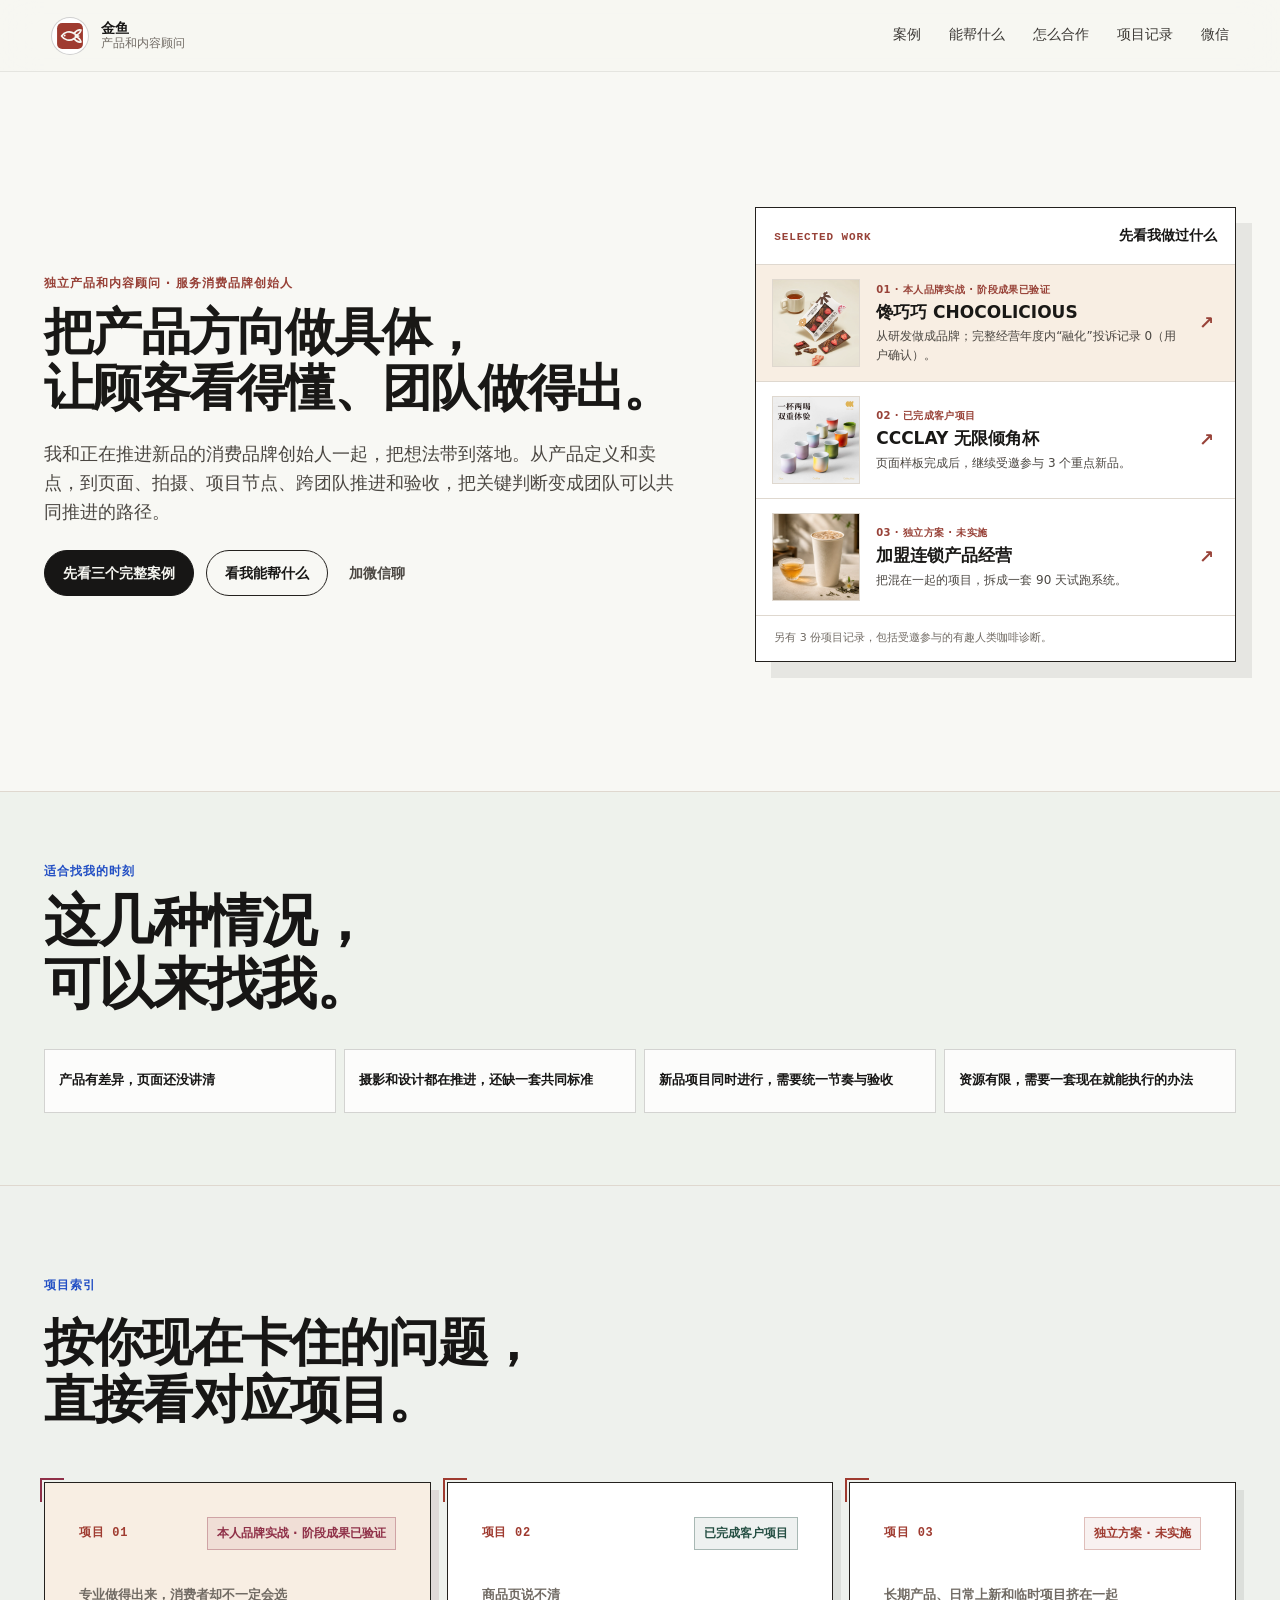
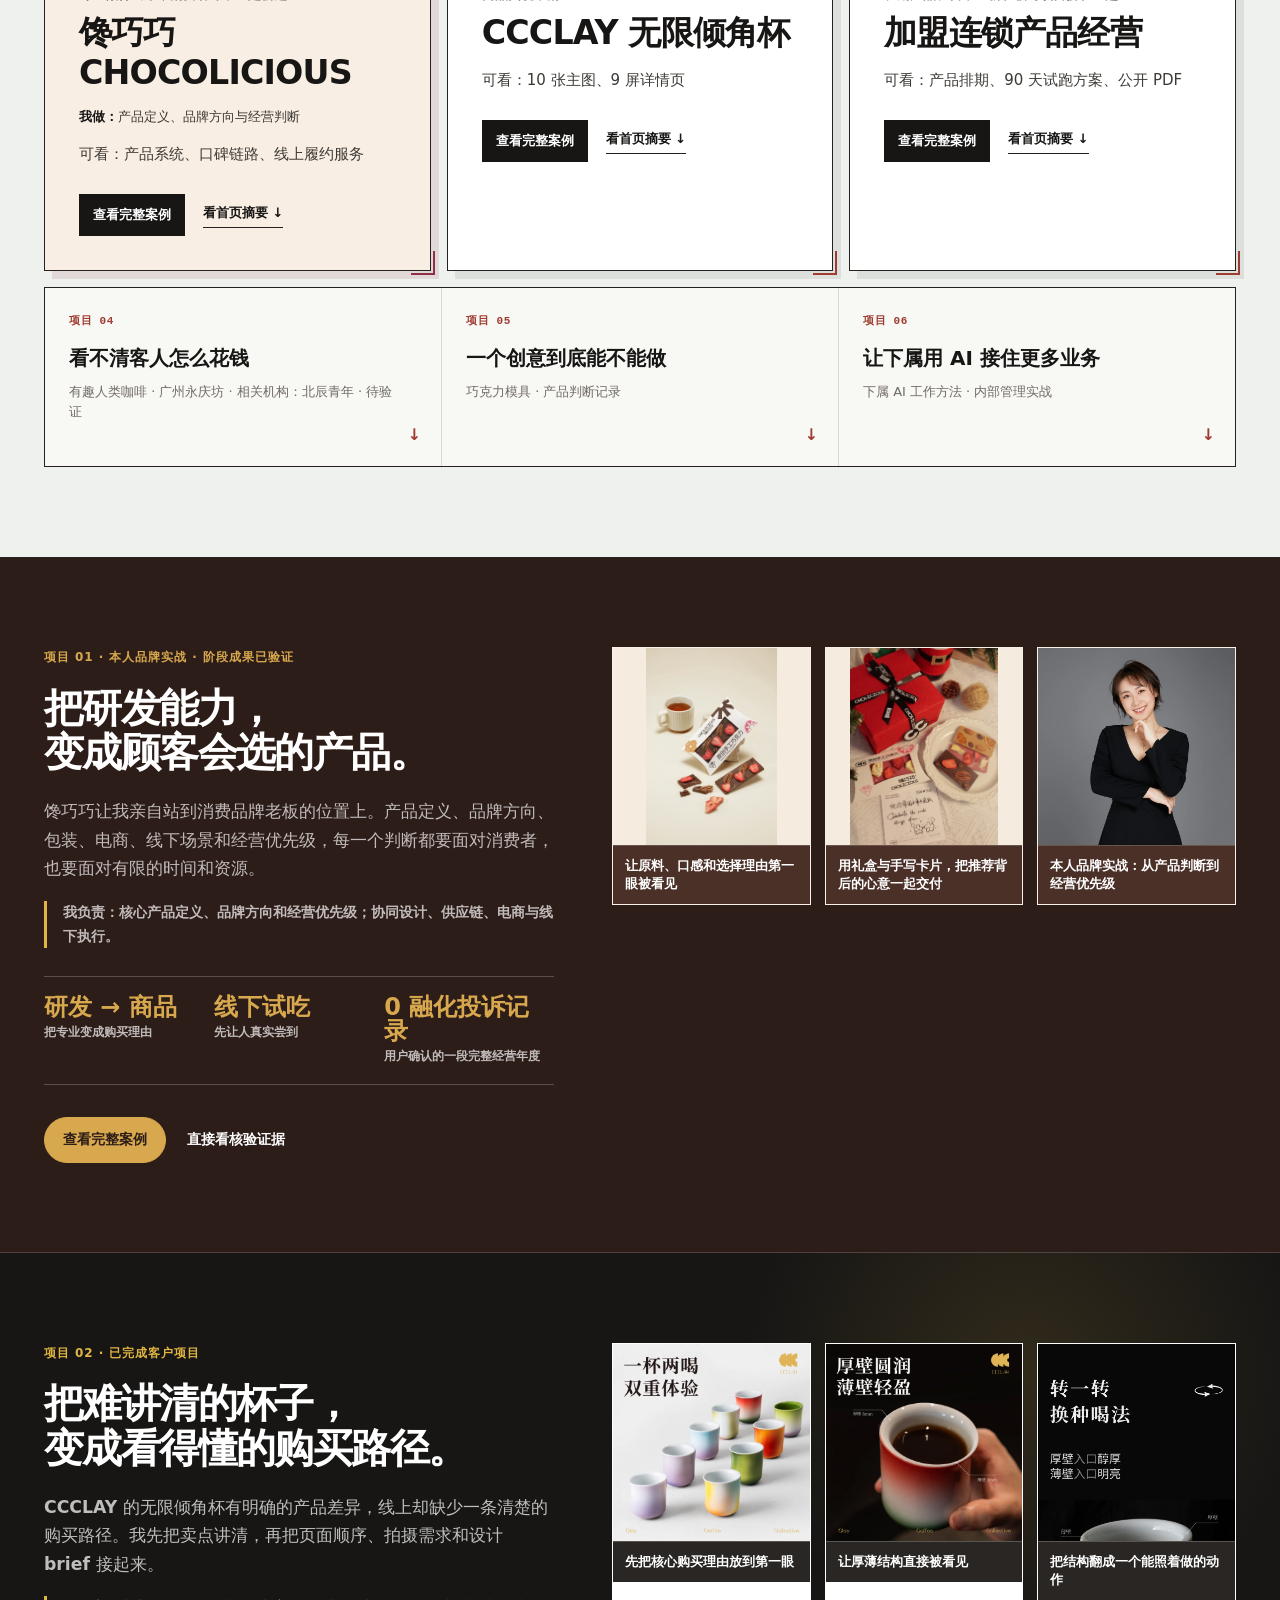
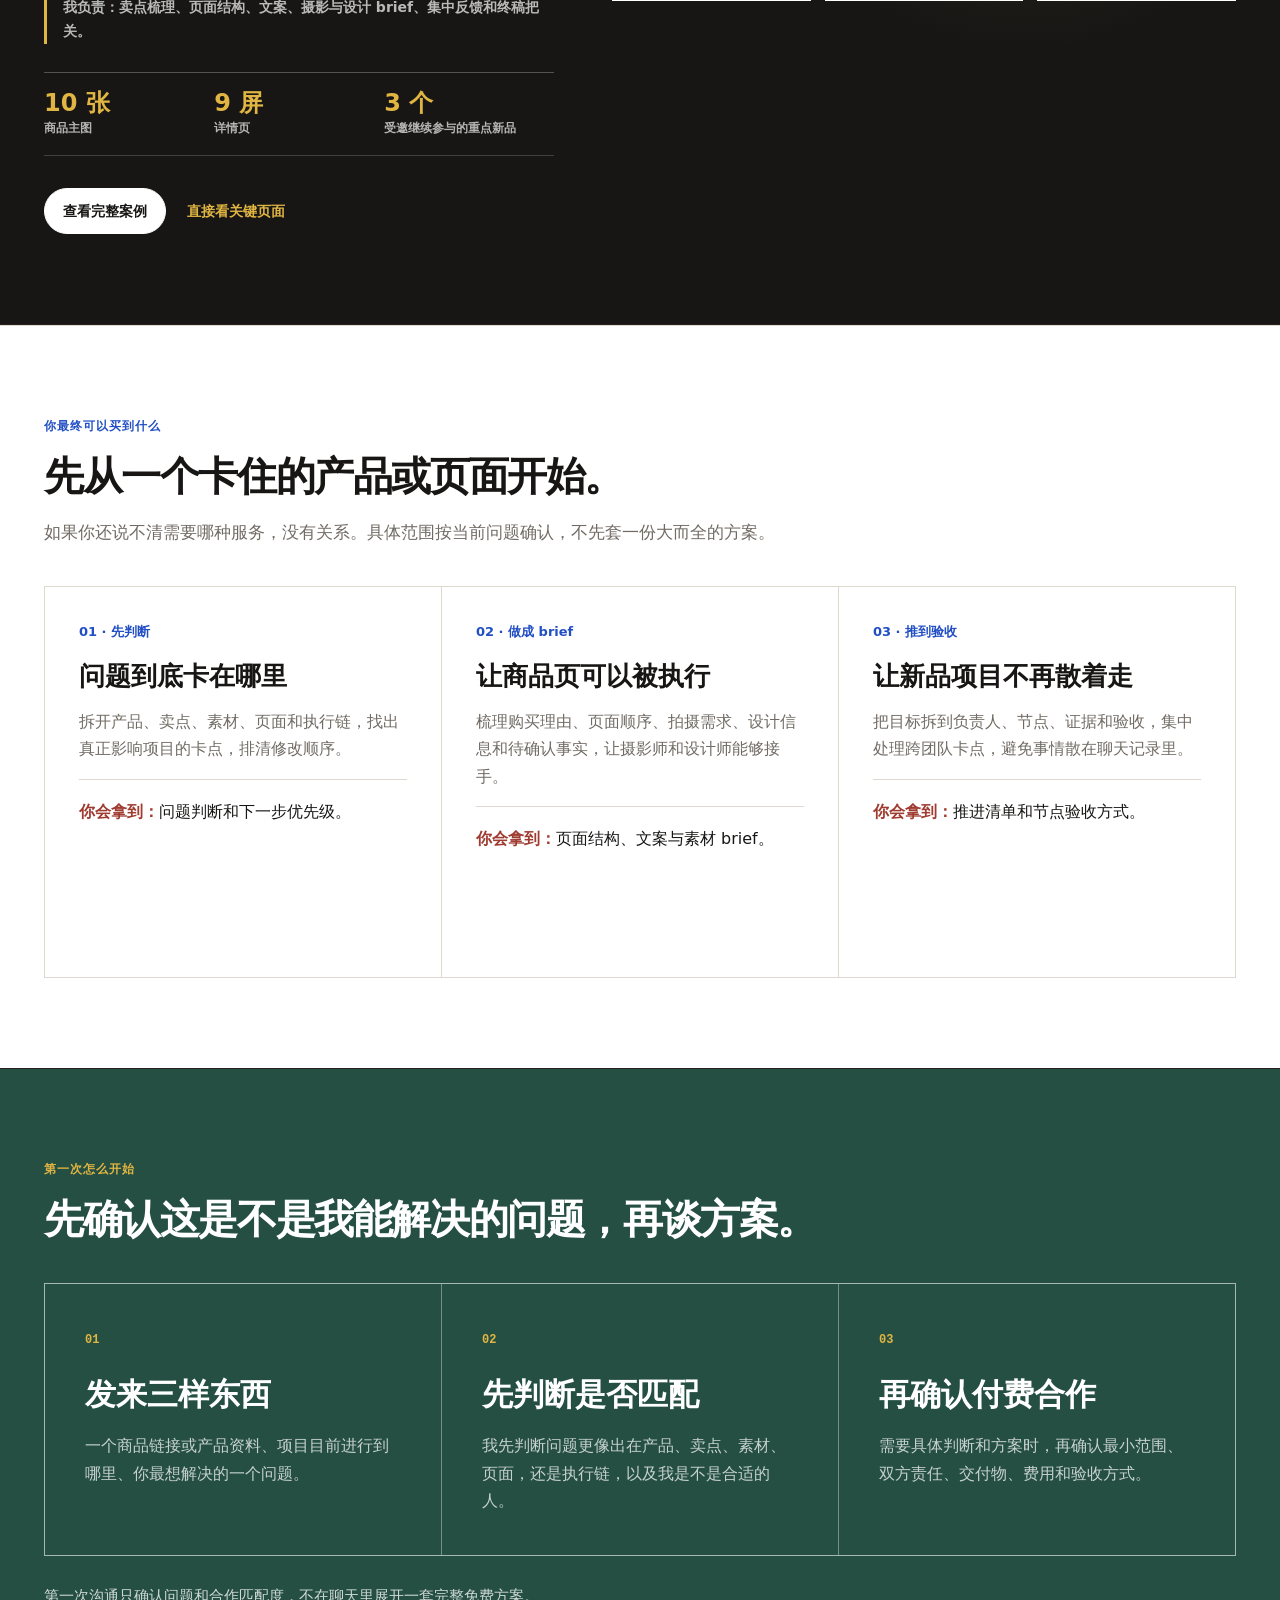
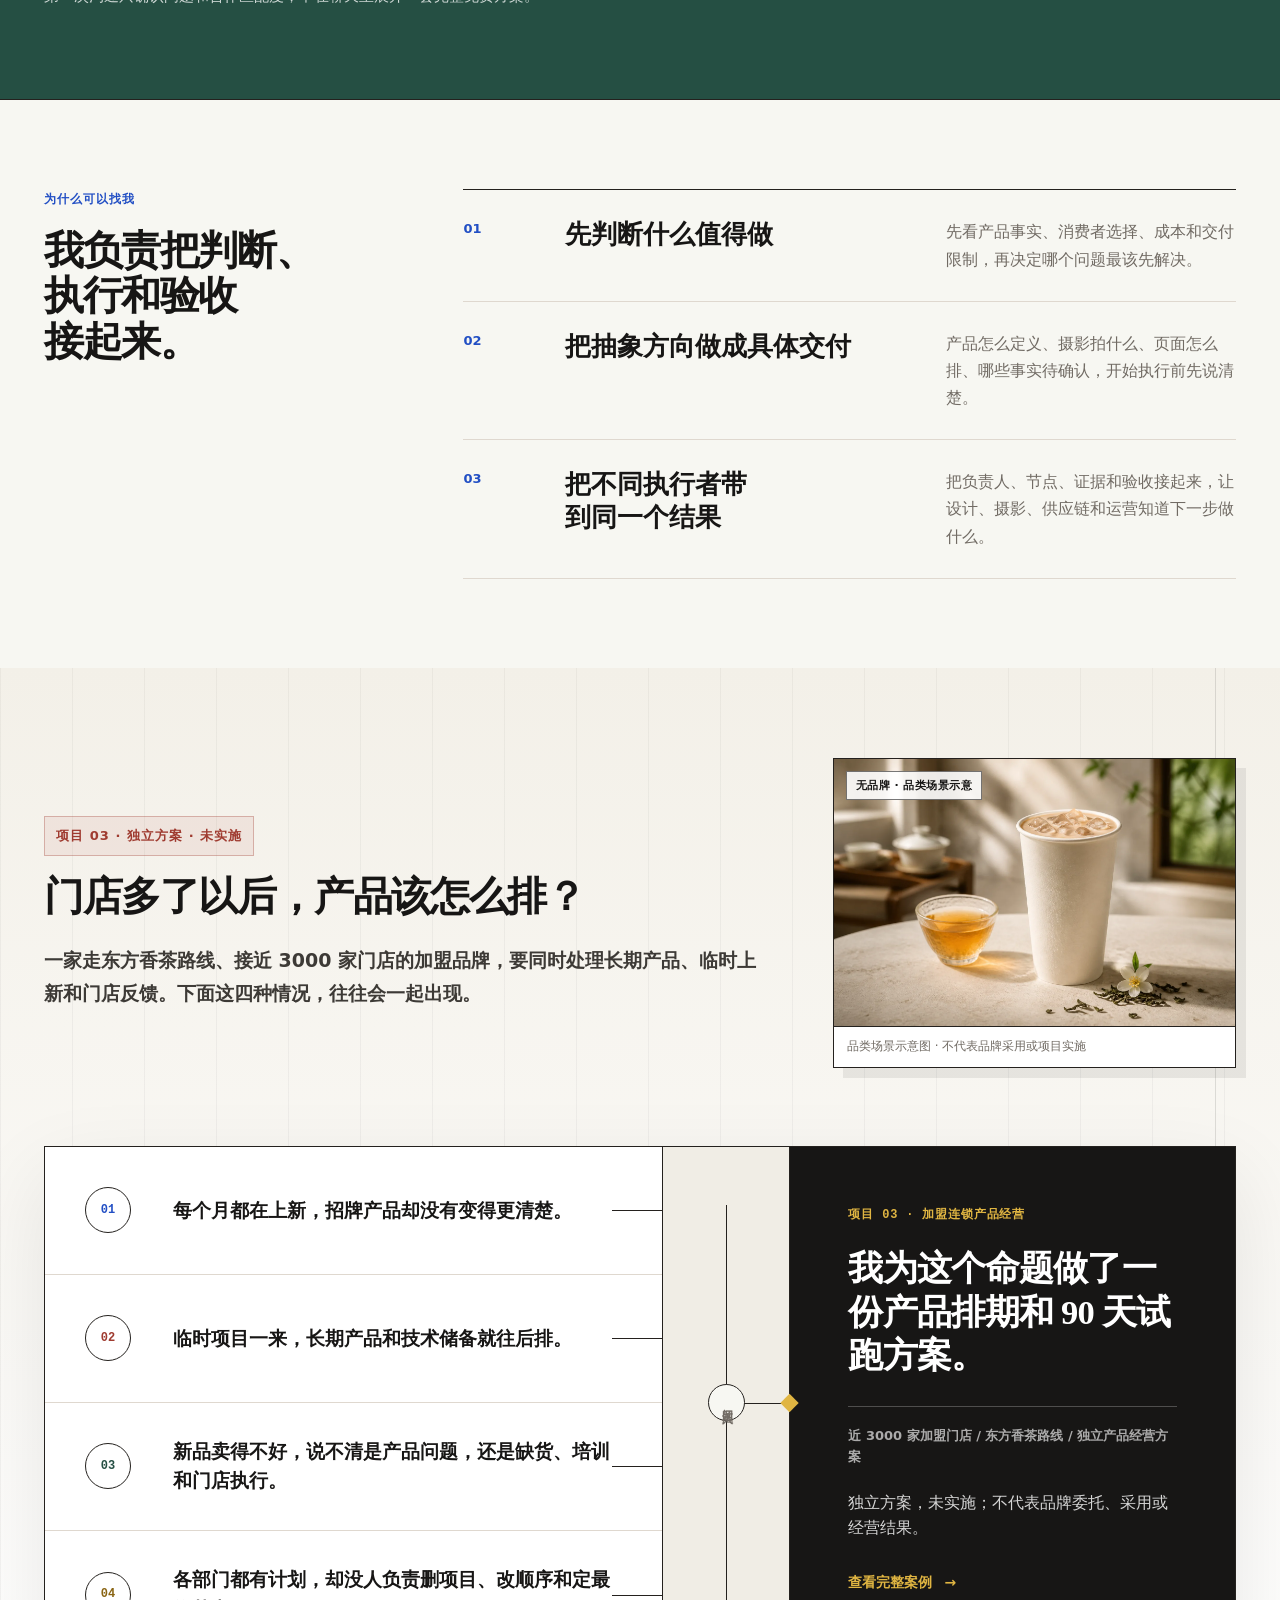
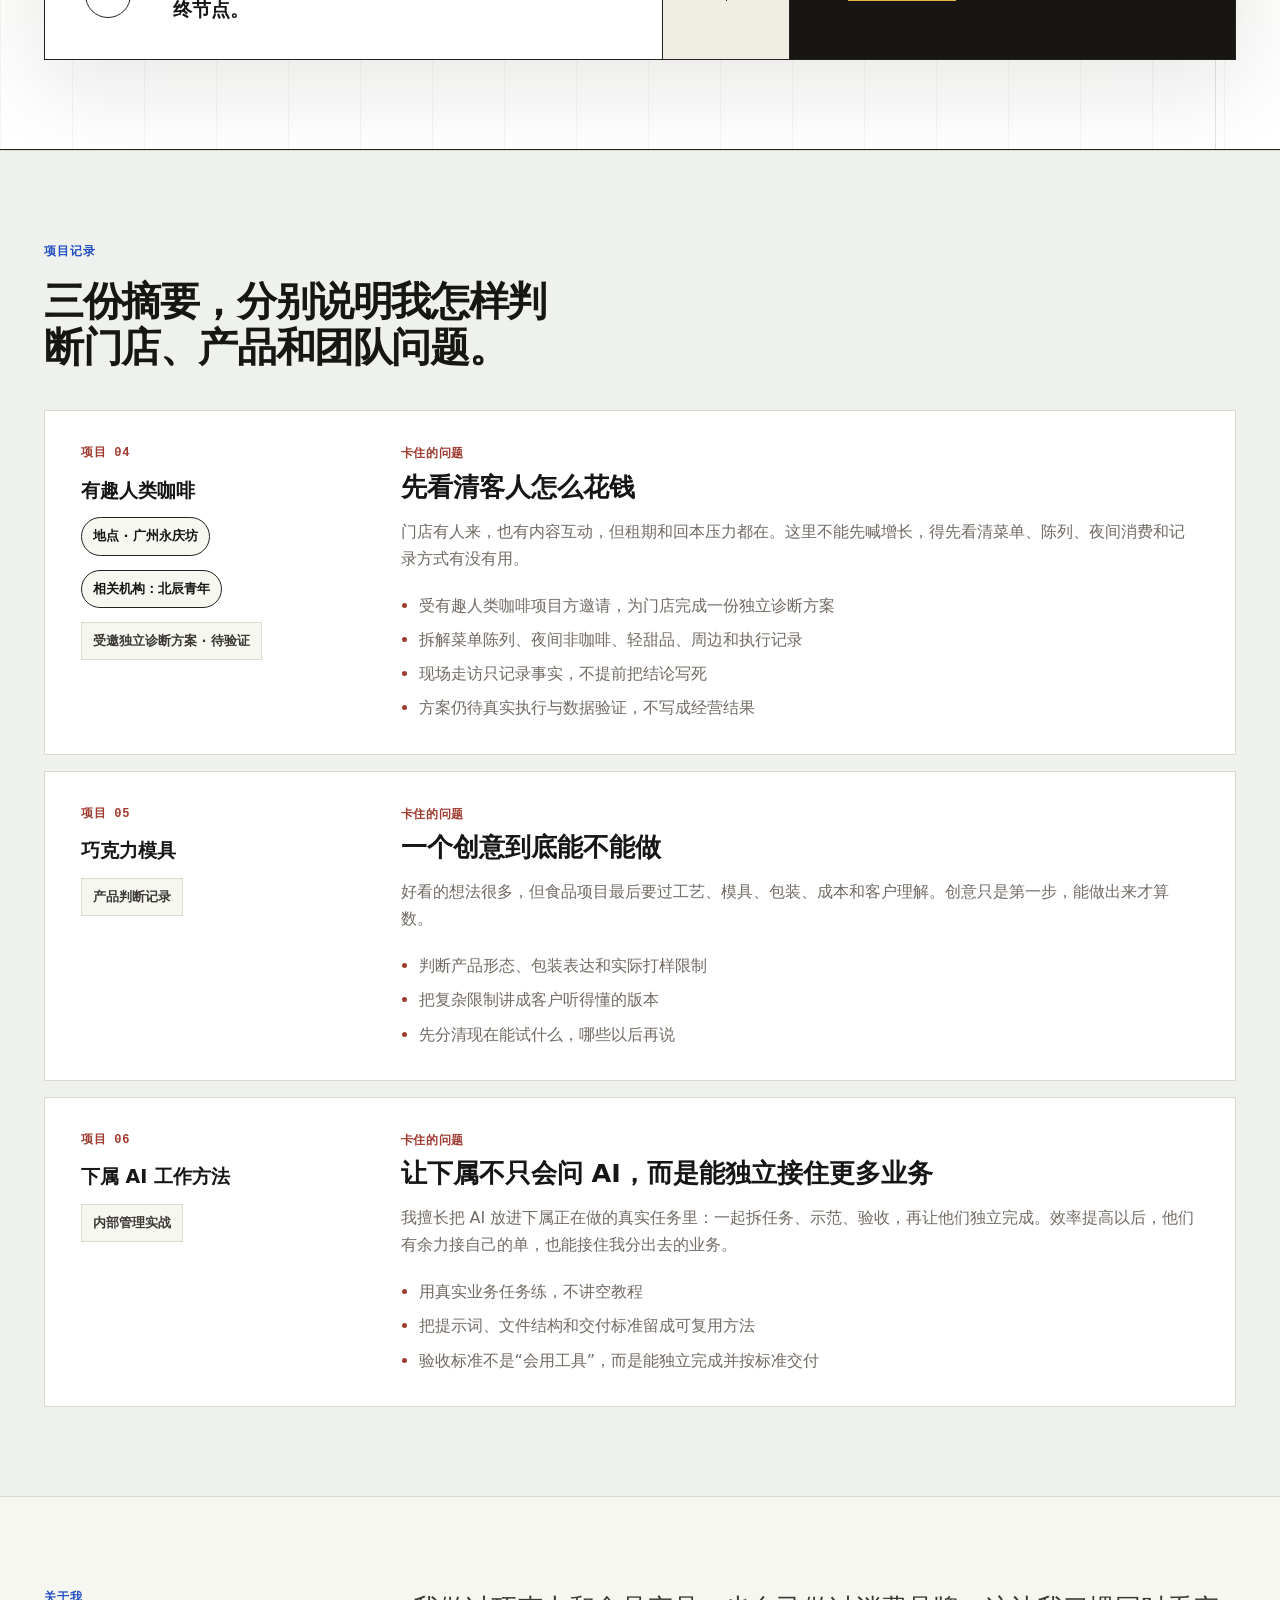
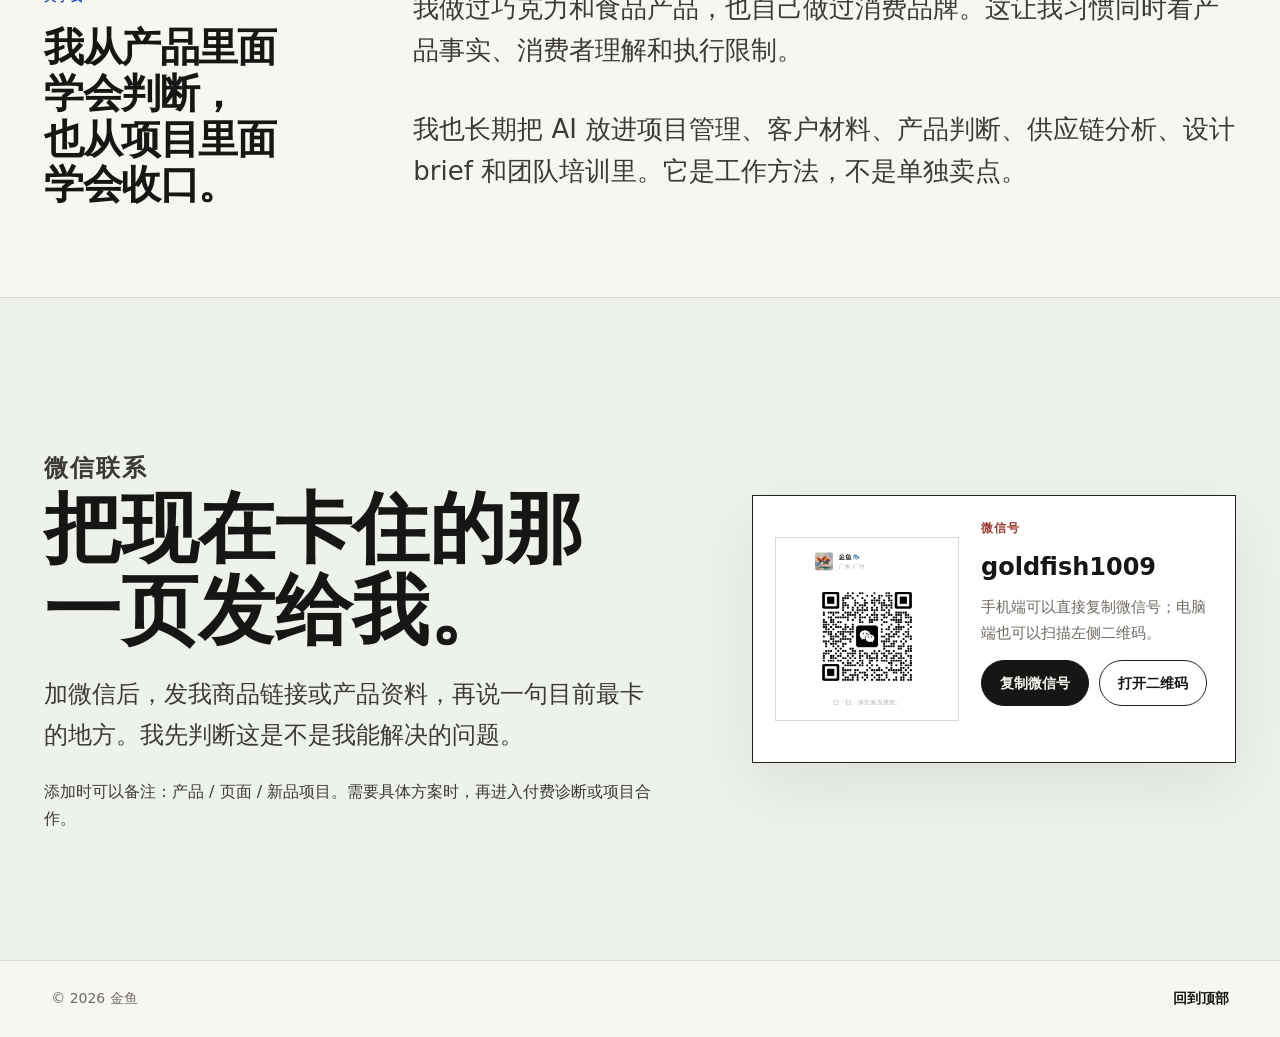
==== commit e247e0f5: "Add Chocolicious case and refine project evidence" ====
--- a/index.html
+++ b/index.html
@@ -6,22 +6,22 @@
     <title>金鱼｜产品和内容顾问</title>
     <meta
       name="description"
-      content="金鱼帮助团队不完整的消费品牌，把产品讲清，让顾客知道为什么值得买；再把摄影、文案和设计接成团队能执行的商品页。"
+      content="金鱼和正在推进新品的消费品牌创始人一起，把产品方向做具体，再把卖点、页面、拍摄、项目推进和验收接成团队能共同推进的路径。"
     />
     <link rel="canonical" href="https://siyaoworks.com/" />
     <meta property="og:type" content="website" />
     <meta property="og:title" content="金鱼｜产品和内容顾问" />
     <meta
       property="og:description"
-      content="把产品讲清，让顾客知道为什么值得买。"
+      content="把产品方向做具体，让顾客看得懂、团队做得出。"
     />
     <meta property="og:url" content="https://siyaoworks.com/" />
     <meta
       property="og:image"
-      content="https://siyaoworks.com/work/ccclay/assets/main-core.webp"
+      content="https://siyaoworks.com/work/chocolicious/assets/product-strawberry.webp"
     />
     <link rel="icon" href="./goldfish-mark.svg" type="image/svg+xml" />
-    <link rel="stylesheet" href="./styles.css?v=20260813-hero-value" />
+    <link rel="stylesheet" href="./styles.css?v=20260902-review-fixes" />
   </head>
   <body>
     <a class="skip-link" href="#top">跳到主要内容</a>
@@ -61,42 +61,72 @@
       <section class="hero" aria-labelledby="hero-title">
         <div class="section-shell hero-grid">
           <div class="hero-copy">
-            <p class="kicker">产品和内容顾问 · 服务消费品牌</p>
+            <p class="kicker">独立产品和内容顾问 · 服务消费品牌创始人</p>
             <h1 class="hero-title" id="hero-title">
-              <span class="hero-title-line">把产品讲清，</span>
+              <span class="hero-title-line">把产品方向做具体，</span>
               <span class="hero-title-line hero-title-result">
-                <span>让顾客知道</span><span>为什么值得买。</span>
+                <span>让顾客看得懂、</span><span>团队做得出。</span>
               </span>
             </h1>
             <p class="hero-lead">
-              我服务团队不完整的消费品牌。不只改文案：先判断产品为什么值得买，再把摄影需求、页面结构和设计 brief 接起来，并负责终稿验收。
-            </p>
-            <p class="hero-proof">
-              <strong>CCCLAY 无限倾角杯：</strong>完成并交付 10 张主图和 9 屏详情页，详情页已经上线。后续合作中，我又受邀参与 3 个重点新品的项目拆解与推进。
+              我和正在推进新品的消费品牌创始人一起，把想法带到落地。从产品定义和卖点，到页面、拍摄、项目节点、跨团队推进和验收，把关键判断变成团队可以共同推进的路径。
             </p>
             <div class="hero-actions" aria-label="主要行动">
-              <a class="button primary" href="./work/ccclay/">看完整案例</a>
+              <a class="button primary" href="#cases">先看三个完整案例</a>
               <a class="button ghost" href="#services">看我能帮什么</a>
               <a class="button text-link" href="#contact">加微信聊</a>
             </div>
           </div>
 
-          <a
-            class="hero-visual hero-visual-case"
-            href="./work/ccclay/"
-            aria-label="查看 CCCLAY 已完成客户项目"
-          >
-            <img
-              src="./work/ccclay/assets/main-core.webp"
-              alt="CCCLAY 无限倾角杯多色主图，一杯两喝，双重体验"
-              width="1200"
-              height="1200"
-            />
-            <div class="visual-note">
-              <span>已完成客户项目 · CCCLAY</span>
-              <strong><span>从产品判断，</span><span>到 9 屏详情页</span></strong>
-            </div>
-          </a>
+          <div class="hero-case-board" aria-label="三份完整案例">
+            <div class="hero-case-board-head">
+              <span>SELECTED WORK</span>
+              <strong>先看我做过什么</strong>
+            </div>
+            <a class="hero-case-entry hero-case-entry-owned" href="./work/chocolicious/">
+              <img
+                src="./work/chocolicious/assets/product-strawberry.webp"
+                alt="馋巧巧冻干草莓巧克力产品"
+                width="1200"
+                height="1800"
+              />
+              <span class="hero-case-entry-copy">
+                <small>01 · 本人品牌实战 · 阶段成果已验证</small>
+                <strong>馋巧巧 CHOCOLICIOUS</strong>
+                <span>从研发做成品牌；完整经营年度内“融化”投诉记录 0（用户确认）。</span>
+              </span>
+              <span class="hero-case-arrow" aria-hidden="true">↗</span>
+            </a>
+            <a class="hero-case-entry" href="./work/ccclay/">
+              <img
+                src="./work/ccclay/assets/main-core.webp"
+                alt="CCCLAY 无限倾角杯商品主图"
+                width="1200"
+                height="1200"
+              />
+              <span class="hero-case-entry-copy">
+                <small>02 · 已完成客户项目</small>
+                <strong>CCCLAY 无限倾角杯</strong>
+                <span>页面样板完成后，继续受邀参与 3 个重点新品。</span>
+              </span>
+              <span class="hero-case-arrow" aria-hidden="true">↗</span>
+            </a>
+            <a class="hero-case-entry" href="./work/franchise-tea-product-system/">
+              <img
+                src="./assets/oriental-tea-category-illustration.webp"
+                alt="无品牌东方香茶奶茶品类场景示意"
+                width="1536"
+                height="1024"
+              />
+              <span class="hero-case-entry-copy">
+                <small>03 · 独立方案 · 未实施</small>
+                <strong>加盟连锁产品经营</strong>
+                <span>把混在一起的项目，拆成一套 90 天试跑系统。</span>
+              </span>
+              <span class="hero-case-arrow" aria-hidden="true">↗</span>
+            </a>
+            <p class="hero-case-board-note">另有 3 份项目记录，包括受邀参与的有趣人类咖啡诊断。</p>
+          </div>
         </div>
       </section>
 
@@ -107,10 +137,10 @@
             <h2 class="snapshot-title" id="fit-signals-title">这几种情况，可以来找我。</h2>
           </div>
           <div class="signal-list signal-list-problems" aria-label="常见问题">
-            <span>产品有差异，页面却说不清</span>
-            <span>摄影和设计都在做，但总对不上</span>
-            <span>新品项目很多，没有人负责收口</span>
-            <span>团队不完整，需要现在就能执行的办法</span>
+            <span>产品有差异，页面还没讲清</span>
+            <span>摄影和设计都在推进，还缺一套共同标准</span>
+            <span>新品项目同时进行，需要统一节奏与验收</span>
+            <span>资源有限，需要一套现在就能执行的办法</span>
           </div>
         </div>
       </section>
@@ -122,16 +152,27 @@
               <p class="kicker">项目索引</p>
               <h2 id="case-index-title">按你现在卡住的问题，直接看对应项目。</h2>
             </div>
-            <p>
-              <span class="desktop-index-note">前两项有完整案例页，后三项保留本页摘要；每项都标明当前状态。</span>
-              <span class="mobile-index-note">先看两个有完整案例页的项目。更多项目记录在本页后面。</span>
-            </p>
           </header>
 
-          <div class="case-index-featured" aria-label="完整案例">
+          <div class="case-index-featured case-index-featured-three" aria-label="完整案例">
+            <article class="case-index-card case-index-card-owned">
+              <div class="case-index-card-head">
+                <span class="case-index-number">项目 01</span>
+                <span class="case-index-status status-owned">本人品牌实战 · 阶段成果已验证</span>
+              </div>
+              <p class="case-index-problem">专业做得出来，消费者却不一定会选</p>
+              <h3>馋巧巧 CHOCOLICIOUS</h3>
+              <p class="case-index-role"><strong>我做：</strong>产品定义、品牌方向与经营判断</p>
+              <p class="case-index-proof">可看：产品系统、口碑链路、线上履约服务</p>
+              <div class="case-index-actions">
+                <a class="case-index-primary" href="./work/chocolicious/">查看完整案例</a>
+                <a href="#case-chocolicious">看首页摘要 ↓</a>
+              </div>
+            </article>
+
             <article class="case-index-card">
               <div class="case-index-card-head">
-                <span class="case-index-number">项目 01</span>
+                <span class="case-index-number">项目 02</span>
                 <span class="case-index-status status-complete">已完成客户项目</span>
               </div>
               <p class="case-index-problem">商品页说不清</p>
@@ -145,7 +186,7 @@
 
             <article class="case-index-card">
               <div class="case-index-card-head">
-                <span class="case-index-number">项目 02</span>
+                <span class="case-index-number">项目 03</span>
                 <span class="case-index-status status-proposal">独立方案 · 未实施</span>
               </div>
               <p class="case-index-problem">
@@ -163,19 +204,82 @@
 
           <div class="case-index-records" aria-label="项目记录">
             <a href="#record-cafe">
-              <span>项目 03</span>
+              <span>项目 04</span>
               <strong>看不清客人怎么花钱</strong>
-              <small>广州永庆坊咖啡馆 · 独立诊断方案 · 待验证</small>
+              <small>有趣人类咖啡 · 广州永庆坊 · 相关机构：北辰青年 · 待验证</small>
             </a>
             <a href="#record-chocolate">
-              <span>项目 04</span>
+              <span>项目 05</span>
               <strong>一个创意到底能不能做</strong>
               <small>巧克力模具 · 产品判断记录</small>
             </a>
-            <a href="#record-codex">
-              <span>项目 05</span>
-              <strong>AI 培训后，团队怎样继续用</strong>
-              <small>一家电商公司 · 已完成客户支持</small>
+            <a href="#record-ai-team">
+              <span>项目 06</span>
+              <strong>让下属用 AI 接住更多业务</strong>
+              <small>下属 AI 工作方法 · 内部管理实战</small>
+            </a>
+          </div>
+        </div>
+      </section>
+
+      <section class="featured-work brand-featured-work" id="case-chocolicious" aria-labelledby="brand-featured-title">
+        <div class="section-shell featured-work-grid">
+          <div class="featured-work-copy">
+            <p class="kicker">项目 01 · 本人品牌实战 · 阶段成果已验证</p>
+            <h2 id="brand-featured-title">
+              <span>把研发能力，</span><span>变成顾客会选的产品。</span>
+            </h2>
+            <p class="featured-work-lead">
+              馋巧巧让我亲自站到消费品牌老板的位置上。产品定义、品牌方向、包装、电商、线下场景和经营优先级，每一个判断都要面对消费者，也要面对有限的时间和资源。
+            </p>
+            <p class="featured-work-role">我负责：核心产品定义、品牌方向和经营优先级；协同设计、供应链、电商与线下执行。</p>
+            <ul class="featured-work-proof" aria-label="本人品牌阶段证据">
+              <li><strong>研发 → 商品</strong><span>把专业变成购买理由</span></li>
+              <li><strong>线下试吃</strong><span>先让人真实尝到</span></li>
+              <li><strong>0 融化投诉记录</strong><span>用户确认的一段完整经营年度</span></li>
+            </ul>
+            <div class="featured-work-actions">
+              <a class="button primary" href="./work/chocolicious/">查看完整案例</a>
+              <a class="button text-link" href="./work/chocolicious/#evidence">直接看核验证据</a>
+            </div>
+          </div>
+
+          <div class="featured-work-visual" aria-label="馋巧巧产品、礼盒服务与创始人证据预览">
+            <a class="featured-work-tile featured-work-tile-main" href="./work/chocolicious/">
+              <figure>
+                <img
+                  src="./work/chocolicious/assets/product-strawberry.webp"
+                  alt="馋巧巧零蔗糖冻干草莓巧克力产品"
+                  width="1200"
+                  height="1800"
+                  loading="lazy"
+                />
+                <figcaption>让原料、口感和选择理由第一眼被看见</figcaption>
+              </figure>
+            </a>
+            <a class="featured-work-tile" href="./work/chocolicious/#product-system">
+              <figure>
+                <img
+                  src="./work/chocolicious/assets/gift-box-card.webp"
+                  alt="馋巧巧红色礼盒、巧克力产品与手写卡片"
+                  width="1199"
+                  height="1600"
+                  loading="lazy"
+                />
+                <figcaption>用礼盒与手写卡片，把推荐背后的心意一起交付</figcaption>
+              </figure>
+            </a>
+            <a class="featured-work-tile" href="./work/chocolicious/#transfer">
+              <figure>
+                <img
+                  src="./work/chocolicious/assets/founder-chelsea.webp"
+                  alt="馋巧巧创始人金鱼"
+                  width="1400"
+                  height="1398"
+                  loading="lazy"
+                />
+                <figcaption>本人品牌实战：从产品判断到经营优先级</figcaption>
+              </figure>
             </a>
           </div>
         </div>
@@ -184,7 +288,7 @@
       <section class="featured-work" id="case-ccclay" aria-labelledby="featured-work-title">
         <div class="section-shell featured-work-grid">
           <div class="featured-work-copy">
-            <p class="kicker">项目 01 · 已完成客户项目</p>
+            <p class="kicker">项目 02 · 已完成客户项目</p>
             <h2 id="featured-work-title">
               <span>把难讲清的杯子，</span><span>变成看得懂的购买路径。</span>
             </h2>
@@ -316,18 +420,18 @@
           <div class="fit-list">
             <article>
               <span>01</span>
-              <h3>同时看产品事实和消费者判断</h3>
-              <p>先确认材料、工艺、成本和交付限制，再判断页面应该说什么，不拿文案掩盖产品问题。</p>
+              <h3>先判断什么值得做</h3>
+              <p>先看产品事实、消费者选择、成本和交付限制，再决定哪个问题最该先解决。</p>
             </article>
             <article>
               <span>02</span>
-              <h3>把模糊需求翻成团队接得住的 brief</h3>
-              <p>摄影拍什么、设计放什么、哪些事实待确认、怎样算完成，尽量在开始执行前说清楚。</p>
+              <h3>把抽象方向做成具体交付</h3>
+              <p>产品怎么定义、摄影拍什么、页面怎么排、哪些事实待确认，开始执行前先说清楚。</p>
             </article>
             <article>
               <span>03</span>
-              <h3>默认你的团队并不完整</h3>
-              <p>方案要让现有的人做得下去。工具、表格和 AI 都可以用，但只保留真正能减少返工的部分。</p>
+              <h3>把不同执行者带到同一个结果</h3>
+              <p>把负责人、节点、证据和验收接起来，让设计、摄影、供应链和运营知道下一步做什么。</p>
             </article>
           </div>
         </div>
@@ -336,13 +440,24 @@
       <section class="routing-case" id="case-franchise" aria-labelledby="routing-case-title">
         <div class="section-shell">
           <header class="routing-case-heading">
-            <div>
-              <p class="kicker">项目 02 · 独立方案 · 未实施</p>
+            <div class="routing-case-copy">
+              <p class="kicker routing-case-badge">项目 03 · 独立方案 · 未实施</p>
               <h2 id="routing-case-title">门店多了以后，产品该怎么排？</h2>
-            </div>
-            <p>
-              一家走东方香茶路线、接近 3000 家门店的加盟品牌，要同时处理长期产品、临时上新和门店反馈。下面这四种情况，往往会一起出现。
-            </p>
+              <p class="routing-case-summary">
+                一家走东方香茶路线、接近 3000 家门店的加盟品牌，要同时处理长期产品、临时上新和门店反馈。下面这四种情况，往往会一起出现。
+              </p>
+            </div>
+            <figure class="routing-case-visual">
+              <span class="routing-case-visual-label">无品牌 · 品类场景示意</span>
+              <img
+                src="./assets/oriental-tea-category-illustration.webp"
+                alt="无品牌东方香茶奶茶品类场景示意"
+                width="1536"
+                height="1024"
+                loading="lazy"
+              />
+              <figcaption>品类场景示意图 · 不代表品牌采用或项目实施</figcaption>
+            </figure>
           </header>
 
           <div class="fault-router" aria-label="四类经营故障汇入加盟连锁产品经营案例">
@@ -370,7 +485,7 @@
             </div>
 
             <a class="route-destination" href="./work/franchise-tea-product-system/">
-              <span class="route-destination-label">项目 02 · 加盟连锁产品经营</span>
+              <span class="route-destination-label">项目 03 · 加盟连锁产品经营</span>
               <strong>我为这个命题做了一份产品排期和 90 天试跑方案。</strong>
               <span class="route-proof">近 3000 家加盟门店 / 东方香茶路线 / 独立产品经营方案</span>
               <span class="route-closing">
@@ -387,15 +502,16 @@
           <div class="section-heading wide">
             <p class="kicker">项目记录</p>
             <h2 id="cases-title">三份摘要，分别说明我怎样判断门店、产品和团队问题。</h2>
-            <p>这些项目没有独立案例页。这里保留问题、我做过的事，以及目前能确认到哪一步。</p>
           </div>
 
           <div class="case-list">
             <article class="case-item" id="record-cafe">
               <div class="case-meta">
-                <span class="case-number">项目 03</span>
-                <strong>广州永庆坊咖啡馆</strong>
-                <span class="case-status">独立诊断方案 · 待验证</span>
+                <span class="case-number">项目 04</span>
+                <strong>有趣人类咖啡</strong>
+                <span>地点 · 广州永庆坊</span>
+                <span>相关机构：北辰青年</span>
+                <span class="case-status">受邀独立诊断方案 · 待验证</span>
               </div>
               <div class="case-body">
                 <p class="case-question">卡住的问题</p>
@@ -404,6 +520,7 @@
                   门店有人来，也有内容互动，但租期和回本压力都在。这里不能先喊增长，得先看清菜单、陈列、夜间消费和记录方式有没有用。
                 </p>
                 <ul>
+                  <li>受有趣人类咖啡项目方邀请，为门店完成一份独立诊断方案</li>
                   <li>拆解菜单陈列、夜间非咖啡、轻甜品、周边和执行记录</li>
                   <li>现场走访只记录事实，不提前把结论写死</li>
                   <li>方案仍待真实执行与数据验证，不写成经营结果</li>
@@ -413,7 +530,7 @@
 
             <article class="case-item" id="record-chocolate">
               <div class="case-meta">
-                <span class="case-number">项目 04</span>
+                <span class="case-number">项目 05</span>
                 <strong>巧克力模具</strong>
                 <span class="case-status">产品判断记录</span>
               </div>
@@ -431,22 +548,22 @@
               </div>
             </article>
 
-            <article class="case-item" id="record-codex">
+            <article class="case-item" id="record-ai-team">
               <div class="case-meta">
-                <span class="case-number">项目 05</span>
-                <strong>一家电商公司</strong>
-                <span class="case-status">已完成客户支持</span>
+                <span class="case-number">项目 06</span>
+                <strong>下属 AI 工作方法</strong>
+                <span class="case-status">内部管理实战</span>
               </div>
               <div class="case-body">
                 <p class="case-question">卡住的问题</p>
-                <h3>培训结束后，团队怎样继续用</h3>
+                <h3>让下属不只会问 AI，而是能独立接住更多业务</h3>
                 <p>
-                  我帮一家电商公司配置 Codex，也带团队用真实任务练。重点不是演示多炫，而是把培训后还能继续使用的工作方式和材料留下来。
+                  我擅长把 AI 放进下属正在做的真实任务里：一起拆任务、示范、验收，再让他们独立完成。效率提高以后，他们有余力接自己的单，也能接住我分出去的业务。
                 </p>
                 <ul>
-                  <li>配置可用的 Codex 工作环境</li>
-                  <li>拿真实业务任务练，不讲空教程</li>
-                  <li>把提示词、文件结构和交付标准留下来</li>
+                  <li>用真实业务任务练，不讲空教程</li>
+                  <li>把提示词、文件结构和交付标准留成可复用方法</li>
+                  <li>验收标准不是“会用工具”，而是能独立完成并按标准交付</li>
                 </ul>
               </div>
             </article>
--- a/styles.css
+++ b/styles.css
@@ -80,10 +80,7 @@
 }
 
 .case-index-heading {
-  display: grid;
-  grid-template-columns: minmax(0, 0.78fr) minmax(280px, 0.42fr);
-  gap: clamp(28px, 6vw, 76px);
-  align-items: end;
+  display: block;
 }
 
 .case-index-heading h2 {
@@ -95,13 +92,6 @@
   letter-spacing: -0.035em;
 }
 
-.case-index-heading > p {
-  margin: 0 0 6px;
-  color: var(--muted);
-  font-size: 16px;
-  line-height: 1.68;
-}
-
 .case-index-featured {
   display: grid;
   grid-template-columns: repeat(2, minmax(0, 1fr));
@@ -208,6 +198,17 @@
   color: var(--soft-ink);
   font-size: 15px;
   line-height: 1.55;
+}
+
+.case-index-role {
+  margin: 14px 0 0;
+  color: var(--soft-ink);
+  font-size: 13px;
+  line-height: 1.55;
+}
+
+.case-index-role strong {
+  color: var(--ink);
 }
 
 .case-index-actions {
@@ -654,6 +655,99 @@
   color: var(--hero-accent);
 }
 
+.hero-case-board {
+  border: 1px solid var(--line-dark);
+  background: #ffffff;
+  box-shadow: 16px 16px 0 rgba(23, 22, 21, 0.08);
+}
+
+.hero-case-board-head {
+  display: flex;
+  align-items: baseline;
+  justify-content: space-between;
+  gap: 16px;
+  padding: 16px 18px;
+}
+
+.hero-case-board-head span {
+  color: var(--hero-accent);
+  font-family: ui-monospace, "SFMono-Regular", Consolas, monospace;
+  font-size: 11px;
+  font-weight: 900;
+  letter-spacing: 0.08em;
+}
+
+.hero-case-board-head strong {
+  font-size: 14px;
+}
+
+.hero-case-entry {
+  display: grid;
+  grid-template-columns: 88px minmax(0, 1fr) 20px;
+  gap: 16px;
+  align-items: center;
+  border-top: 1px solid var(--line);
+  padding: 14px 16px;
+  color: inherit;
+  transition: background 160ms ease;
+}
+
+.hero-case-entry:hover {
+  background: #f4f3ef;
+}
+
+.hero-case-entry-owned {
+  background: #f8eee3;
+}
+
+.hero-case-entry img {
+  display: block;
+  width: 88px;
+  height: 88px;
+  border: 1px solid var(--line);
+  background: #f1ece4;
+  object-fit: cover;
+}
+
+.hero-case-entry-copy {
+  display: grid;
+  gap: 4px;
+}
+
+.hero-case-entry-copy small {
+  color: var(--hero-accent);
+  font-size: 10px;
+  font-weight: 900;
+  letter-spacing: 0.04em;
+}
+
+.hero-case-entry-copy > strong {
+  color: var(--hero-ink);
+  font-size: 17px;
+  line-height: 1.25;
+}
+
+.hero-case-entry-copy > span {
+  color: var(--hero-soft);
+  font-size: 12px;
+  line-height: 1.55;
+}
+
+.hero-case-arrow {
+  color: var(--hero-accent);
+  font-size: 18px;
+  font-weight: 800;
+}
+
+.hero-case-board-note {
+  margin: 0;
+  border-top: 1px solid var(--line);
+  padding: 13px 18px 15px;
+  color: var(--muted);
+  font-size: 11px;
+  line-height: 1.55;
+}
+
 .hero-visual {
   position: relative;
   min-height: 520px;
@@ -712,9 +806,9 @@
 
 .snapshot-grid {
   display: grid;
-  grid-template-columns: minmax(0, 1fr) minmax(280px, 0.64fr);
-  gap: clamp(28px, 6vw, 72px);
-  align-items: center;
+  grid-template-columns: 1fr;
+  gap: clamp(22px, 3vw, 32px);
+  align-items: start;
 }
 
 .snapshot p {
@@ -881,9 +975,9 @@
 
 .routing-case-heading {
   display: grid;
-  grid-template-columns: minmax(0, 1.15fr) minmax(280px, 0.55fr);
+  grid-template-columns: minmax(0, 0.95fr) minmax(340px, 0.58fr);
   gap: clamp(32px, 7vw, 88px);
-  align-items: end;
+  align-items: center;
 }
 
 .routing-case-heading h2 {
@@ -896,12 +990,63 @@
   letter-spacing: -0.035em;
 }
 
-.routing-case-heading > p {
-  margin: 0 0 7px;
+.routing-case-badge {
+  display: inline-flex;
+  width: fit-content;
+  margin-bottom: 18px;
+  border: 1px solid rgba(159, 59, 48, 0.32);
+  padding: 8px 11px;
+  background: rgba(159, 59, 48, 0.08);
+  color: var(--red);
+  font-size: 13px;
+}
+
+.routing-case-summary {
+  max-width: 740px;
+  margin: 24px 0 0;
   color: var(--soft-ink);
-  font-size: clamp(17px, 1.7vw, 21px);
-  font-weight: 680;
-  line-height: 1.62;
+  font-size: clamp(16px, 1.5vw, 19px);
+  font-weight: 620;
+  line-height: 1.72;
+}
+
+.routing-case-visual {
+  position: relative;
+  margin: 0;
+  border: 1px solid var(--line-dark);
+  background: #ffffff;
+  box-shadow: 10px 10px 0 rgba(23, 22, 21, 0.08);
+}
+
+.routing-case-visual-label {
+  position: absolute;
+  top: 12px;
+  left: 12px;
+  z-index: 1;
+  border: 1px solid rgba(23, 22, 21, 0.58);
+  padding: 7px 9px;
+  background: rgba(255, 255, 255, 0.9);
+  color: var(--ink);
+  font-size: 11px;
+  font-weight: 900;
+  letter-spacing: 0.04em;
+  line-height: 1.2;
+}
+
+.routing-case-visual img {
+  display: block;
+  width: 100%;
+  height: auto;
+  aspect-ratio: 3 / 2;
+  object-fit: cover;
+}
+
+.routing-case-visual figcaption {
+  border-top: 1px solid var(--line-dark);
+  padding: 11px 13px;
+  color: var(--muted);
+  font-size: 12px;
+  line-height: 1.45;
 }
 
 .fault-router {
@@ -1684,8 +1829,12 @@
     grid-template-columns: 1fr;
   }
 
-  .routing-case-heading > p {
+  .routing-case-summary {
     max-width: 680px;
+  }
+
+  .signal-list-problems {
+    grid-template-columns: repeat(2, minmax(0, 1fr));
   }
 
   .fault-router {
@@ -1699,6 +1848,10 @@
   .featured-work-visual {
     width: min(820px, 100%);
     height: 600px;
+  }
+
+  .hero-case-board {
+    width: min(760px, 100%);
   }
 
   .fit-list article {
@@ -1990,7 +2143,7 @@
 
 .signal-list-problems {
   display: grid;
-  grid-template-columns: repeat(2, minmax(0, 1fr));
+  grid-template-columns: repeat(4, minmax(0, 1fr));
 }
 
 .signal-list-problems span {
@@ -2271,6 +2424,29 @@
     padding: 7px 0;
     background: transparent;
     color: var(--soft-ink);
+  }
+
+  .hero-case-board {
+    box-shadow: 8px 8px 0 rgba(23, 22, 21, 0.08);
+  }
+
+  .hero-case-entry {
+    grid-template-columns: 72px minmax(0, 1fr) 18px;
+    gap: 12px;
+    padding: 12px;
+  }
+
+  .hero-case-entry img {
+    width: 72px;
+    height: 72px;
+  }
+
+  .hero-case-entry-copy > strong {
+    font-size: 15px;
+  }
+
+  .hero-case-entry-copy > span {
+    font-size: 11px;
   }
 
   .hero-visual-case {
@@ -2747,6 +2923,127 @@
   }
 }
 
+/* CHOCOLICIOUS owned-brand case */
+.case-index-featured-three {
+  grid-template-columns: repeat(3, minmax(0, 1fr));
+}
+
+.case-index-card-owned {
+  background: #f8eee3;
+  box-shadow: 8px 8px 0 rgba(126, 47, 66, 0.12);
+}
+
+.case-index-card-owned::before,
+.case-index-card-owned::after {
+  border-color: #8f3048;
+}
+
+.case-index-status.status-owned {
+  border-color: rgba(143, 48, 72, 0.34);
+  background: rgba(143, 48, 72, 0.08);
+  color: #8f3048;
+}
+
+.hero-visual-brand {
+  background: #eee2d4;
+}
+
+.hero-visual-brand img {
+  height: auto;
+  min-height: 0;
+  aspect-ratio: 1;
+  object-fit: contain;
+  object-position: center;
+}
+
+.brand-featured-work {
+  border-bottom: 1px solid rgba(255, 255, 255, 0.16);
+  background: #2d1d18;
+  color: #ffffff;
+}
+
+.brand-featured-work .kicker,
+.brand-featured-work .featured-work-proof strong {
+  color: #d8a84e;
+}
+
+.brand-featured-work .featured-work-lead,
+.brand-featured-work .featured-work-role,
+.brand-featured-work .featured-work-proof span {
+  color: rgba(255, 255, 255, 0.7);
+}
+
+.brand-featured-work .featured-work-proof {
+  border-color: rgba(255, 255, 255, 0.22);
+}
+
+.brand-featured-work .button.primary {
+  border-color: #d8a84e;
+  background: #d8a84e;
+  color: #2d1d18;
+}
+
+.brand-featured-work .button.text-link {
+  color: #ffffff;
+}
+
+.brand-featured-work .featured-work-tile {
+  background: #f5ecdf;
+}
+
+.brand-featured-work .featured-work-tile img {
+  background: #f5ecdf;
+  object-fit: contain;
+  object-position: center;
+}
+
+.brand-featured-work .featured-work-tile figcaption {
+  border-color: rgba(255, 255, 255, 0.17);
+  background: #4b3028;
+  color: #ffffff;
+}
+
+@media (max-width: 1180px) and (min-width: 701px) {
+  .case-index-featured-three {
+    grid-template-columns: repeat(2, minmax(0, 1fr));
+  }
+
+  .case-index-card-owned {
+    grid-column: 1 / -1;
+  }
+}
+
+@media (max-width: 700px) {
+  .case-index-featured-three {
+    grid-template-columns: 1fr;
+  }
+
+  .case-index-card-owned {
+    grid-column: auto;
+    background: transparent;
+    box-shadow: none;
+  }
+
+  .hero-visual-brand img {
+    height: auto;
+    min-height: 0;
+    aspect-ratio: auto;
+    object-fit: contain;
+  }
+
+  .brand-featured-work .featured-work-proof {
+    border-color: rgba(255, 255, 255, 0.22);
+  }
+
+  .brand-featured-work .featured-work-proof strong {
+    color: #d8a84e;
+  }
+
+  .brand-featured-work .featured-work-proof span {
+    color: rgba(255, 255, 255, 0.7);
+  }
+}
+
 @media (min-width: 701px) and (max-width: 960px) {
   .hero-title-result {
     display: block;
@@ -2763,15 +3060,6 @@
     object-fit: cover;
   }
 
-  .case-index-heading {
-    grid-template-columns: 1fr;
-    gap: 16px;
-  }
-
-  .case-index-heading > p {
-    max-width: 680px;
-  }
-
   .case-index-records {
     grid-template-columns: 1fr;
   }
@@ -2810,18 +3098,9 @@
     background: #eef1ed;
   }
 
-  .case-index-heading {
-    grid-template-columns: 1fr;
-    gap: 12px;
-  }
-
   .case-index-heading h2 {
     font-size: clamp(30px, 8.5vw, 34px);
     line-height: 1.18;
-  }
-
-  .case-index-heading > p {
-    font-size: 15px;
   }
 
   .case-index-featured {
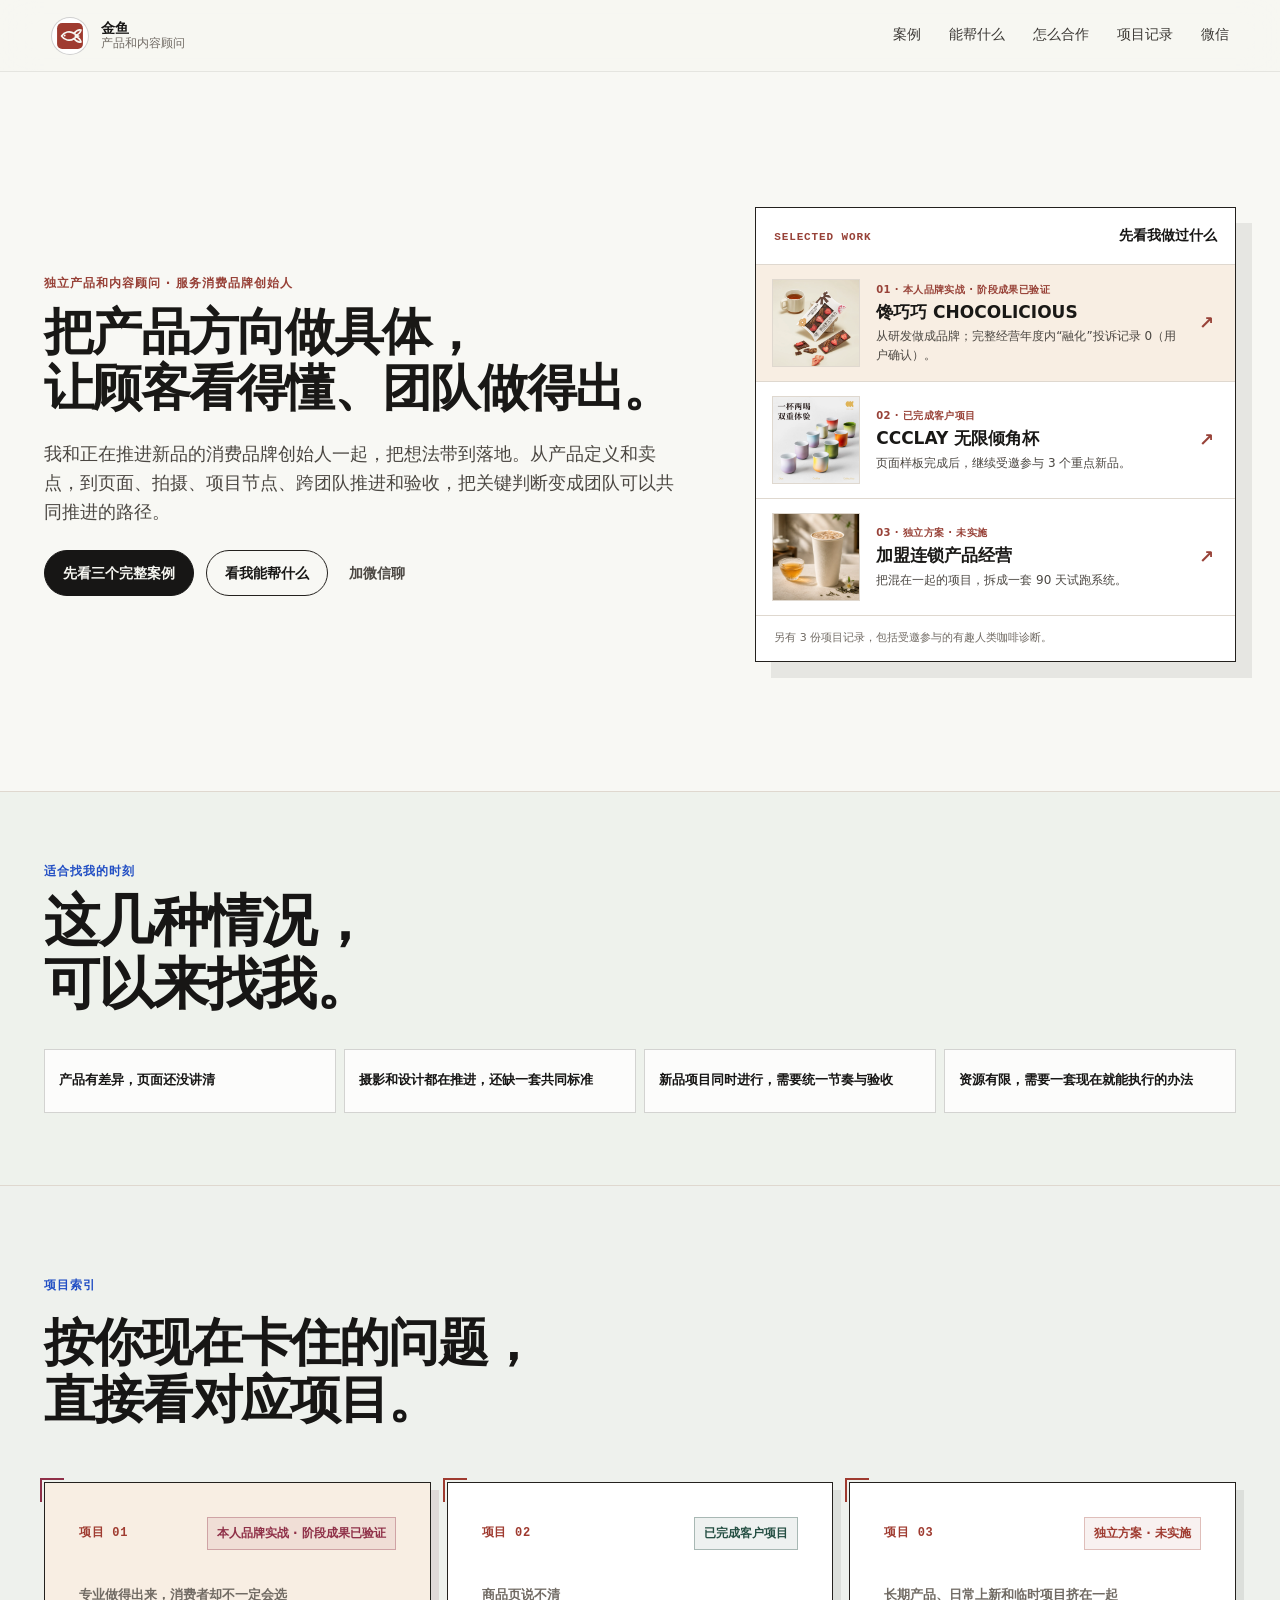
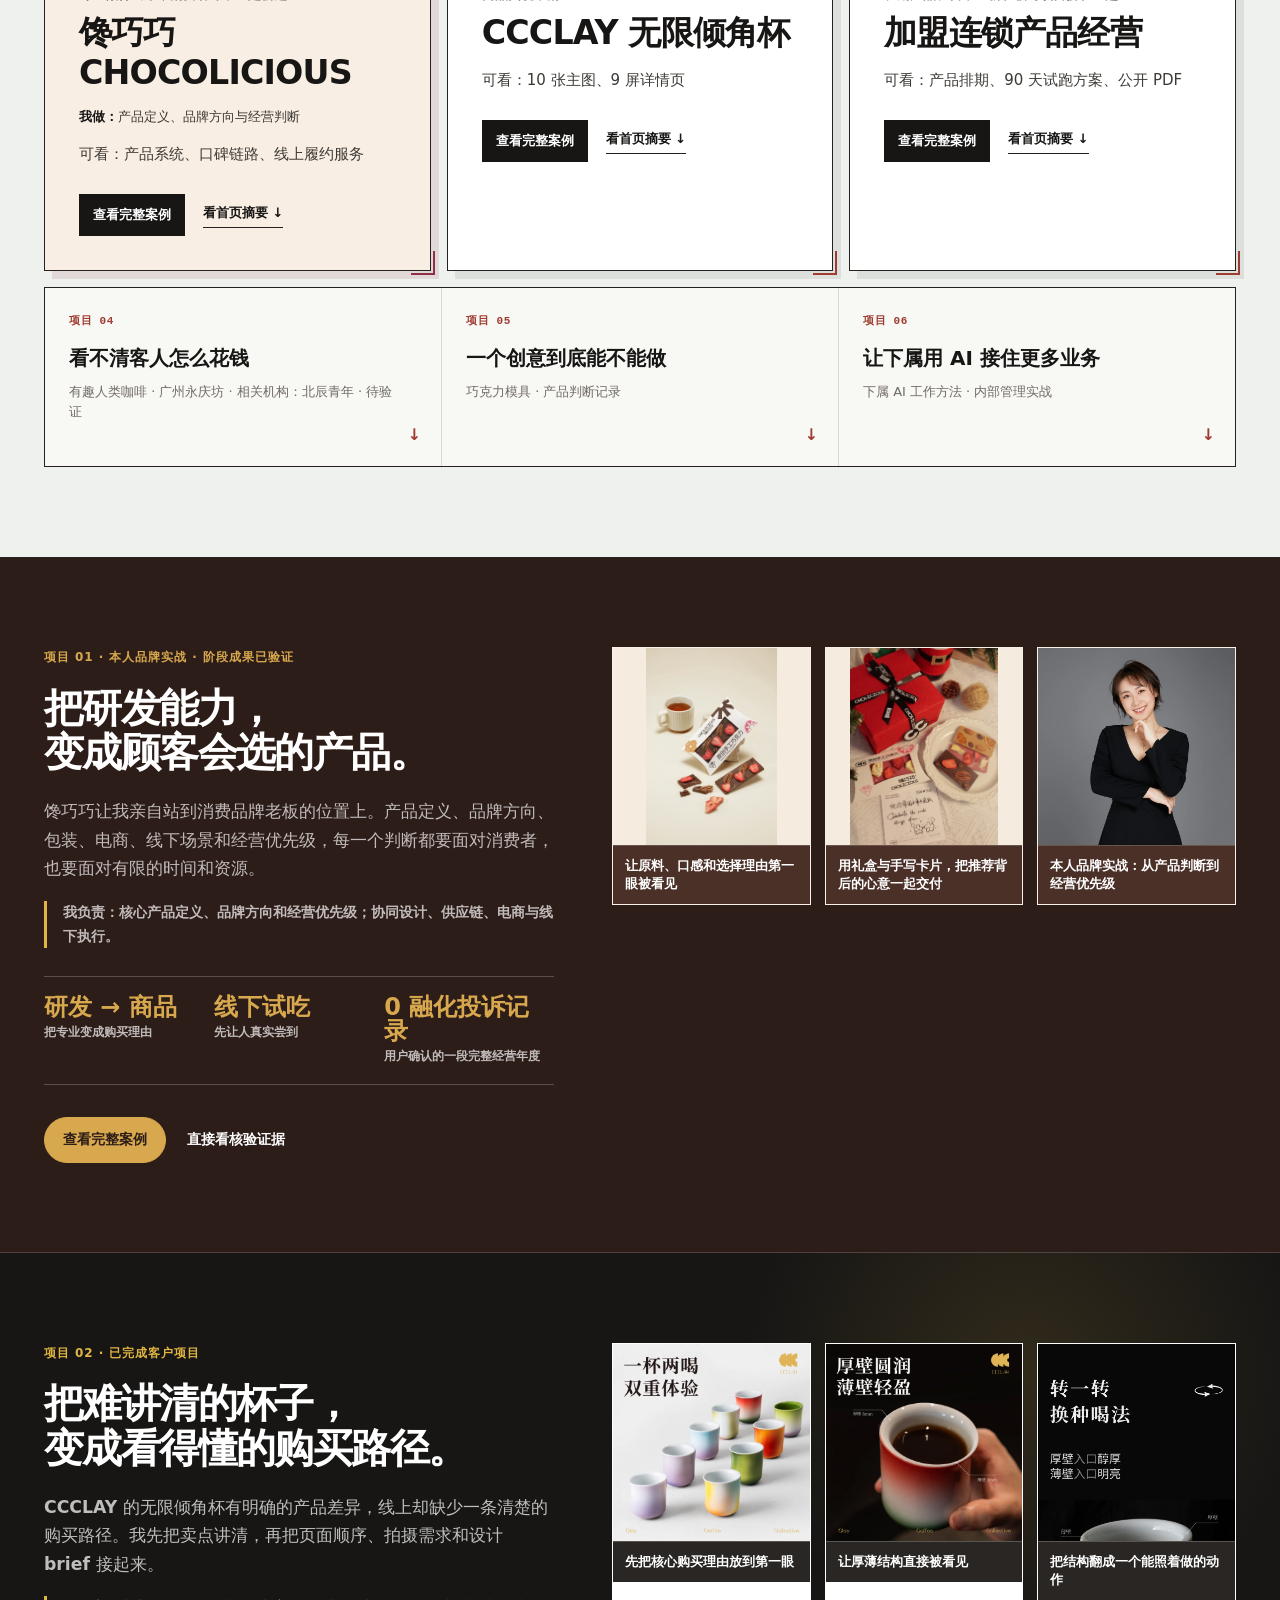
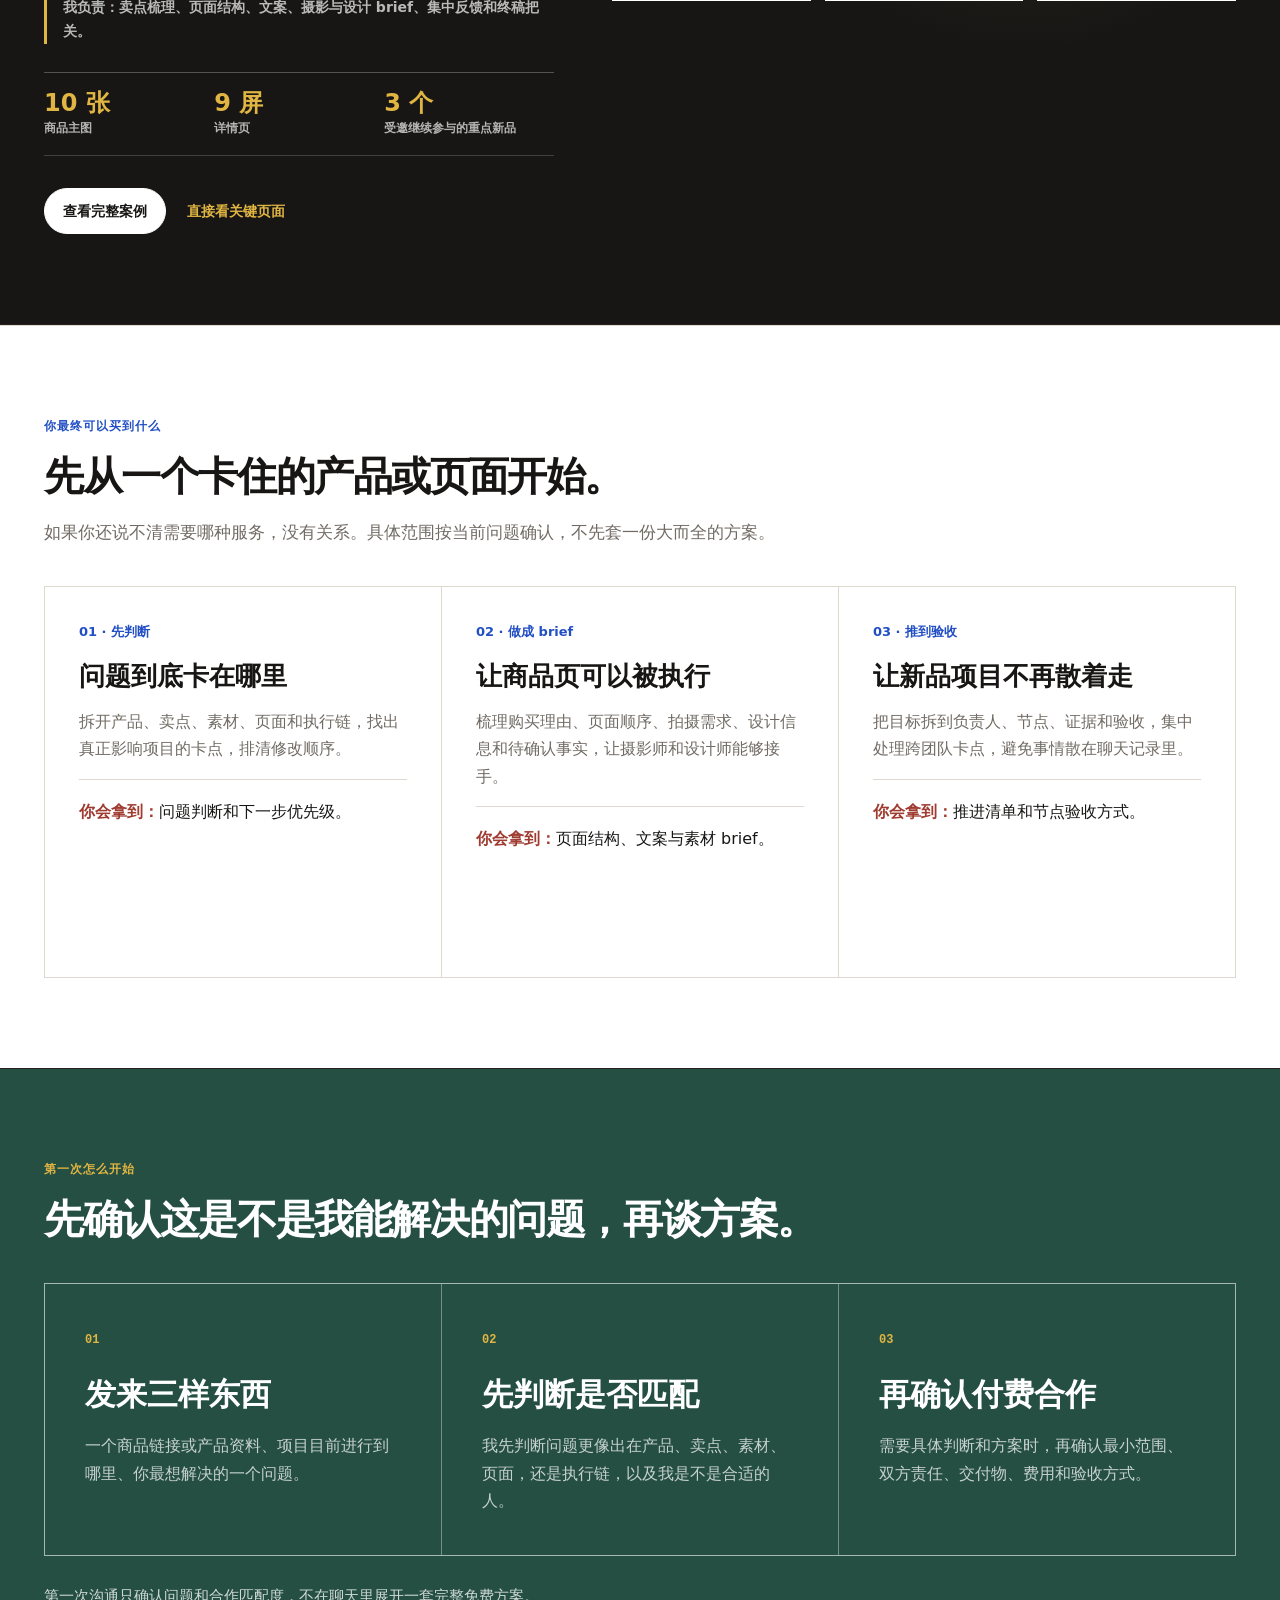
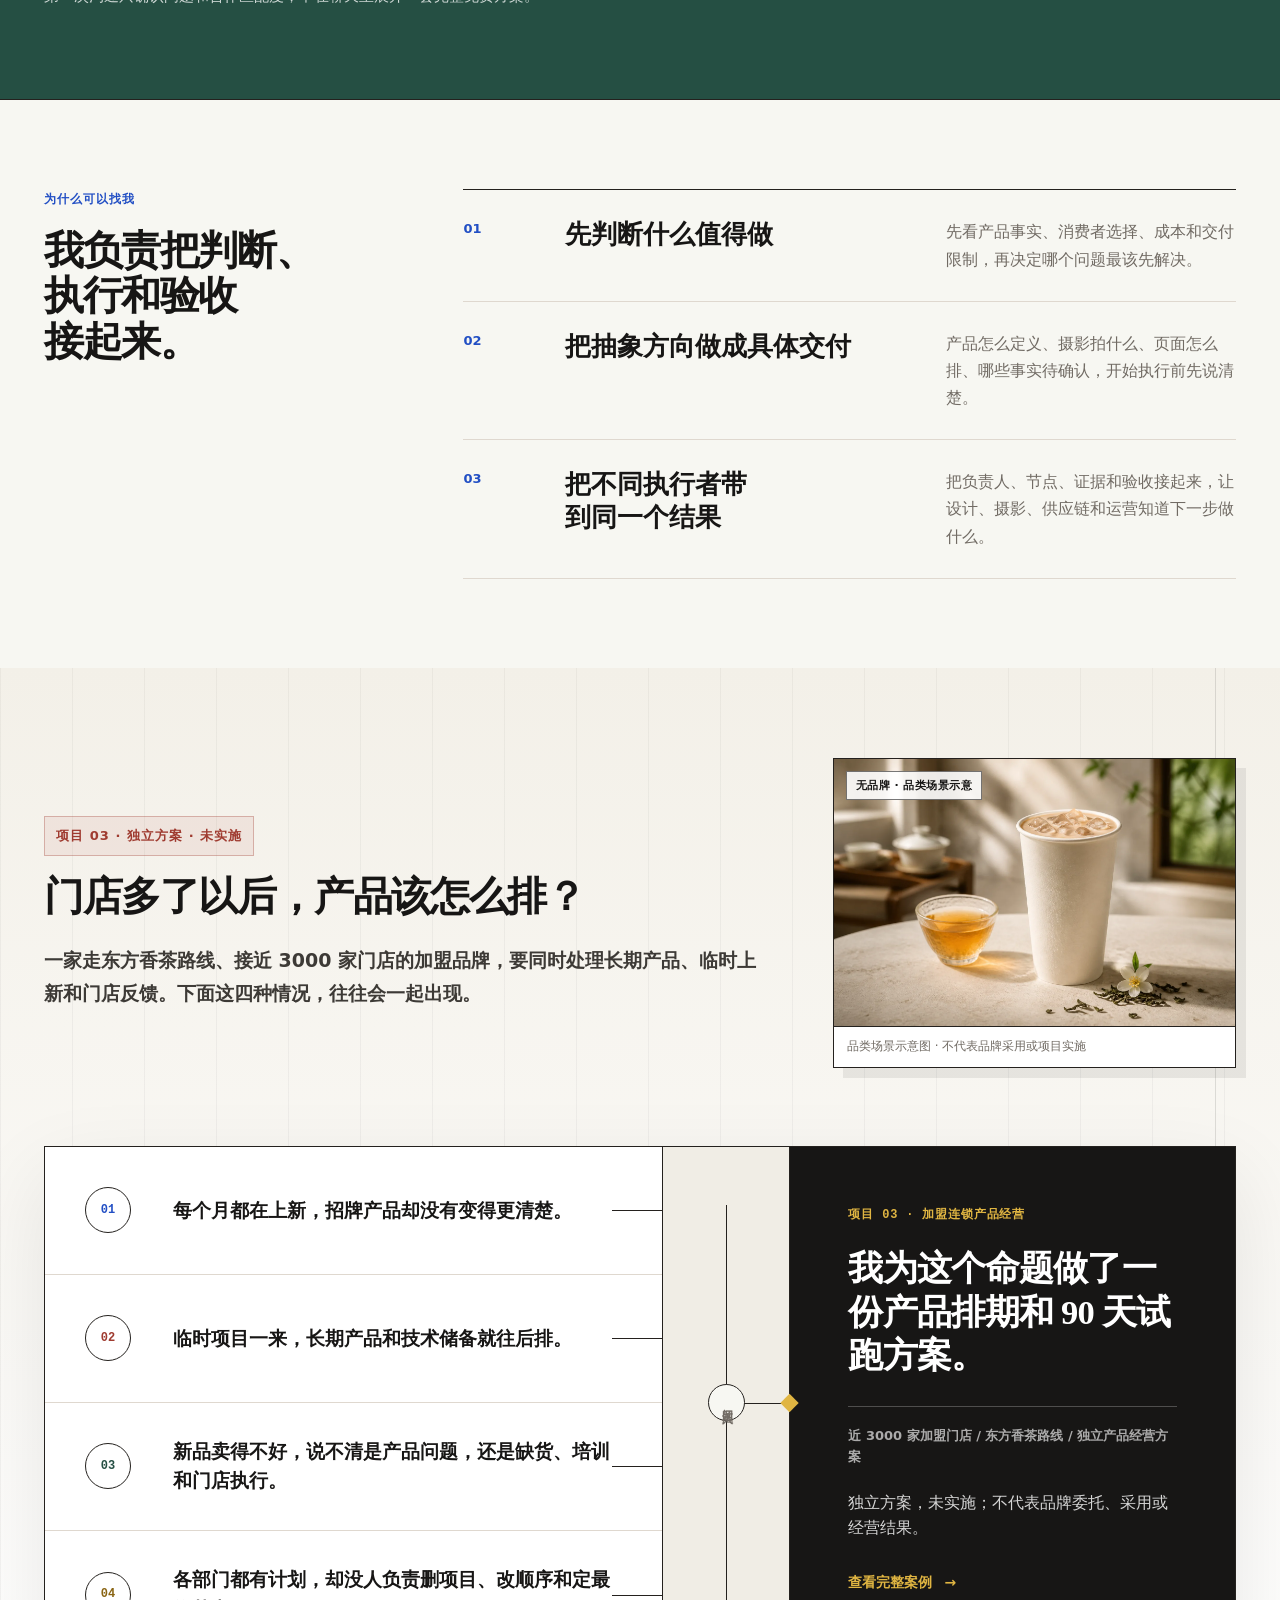
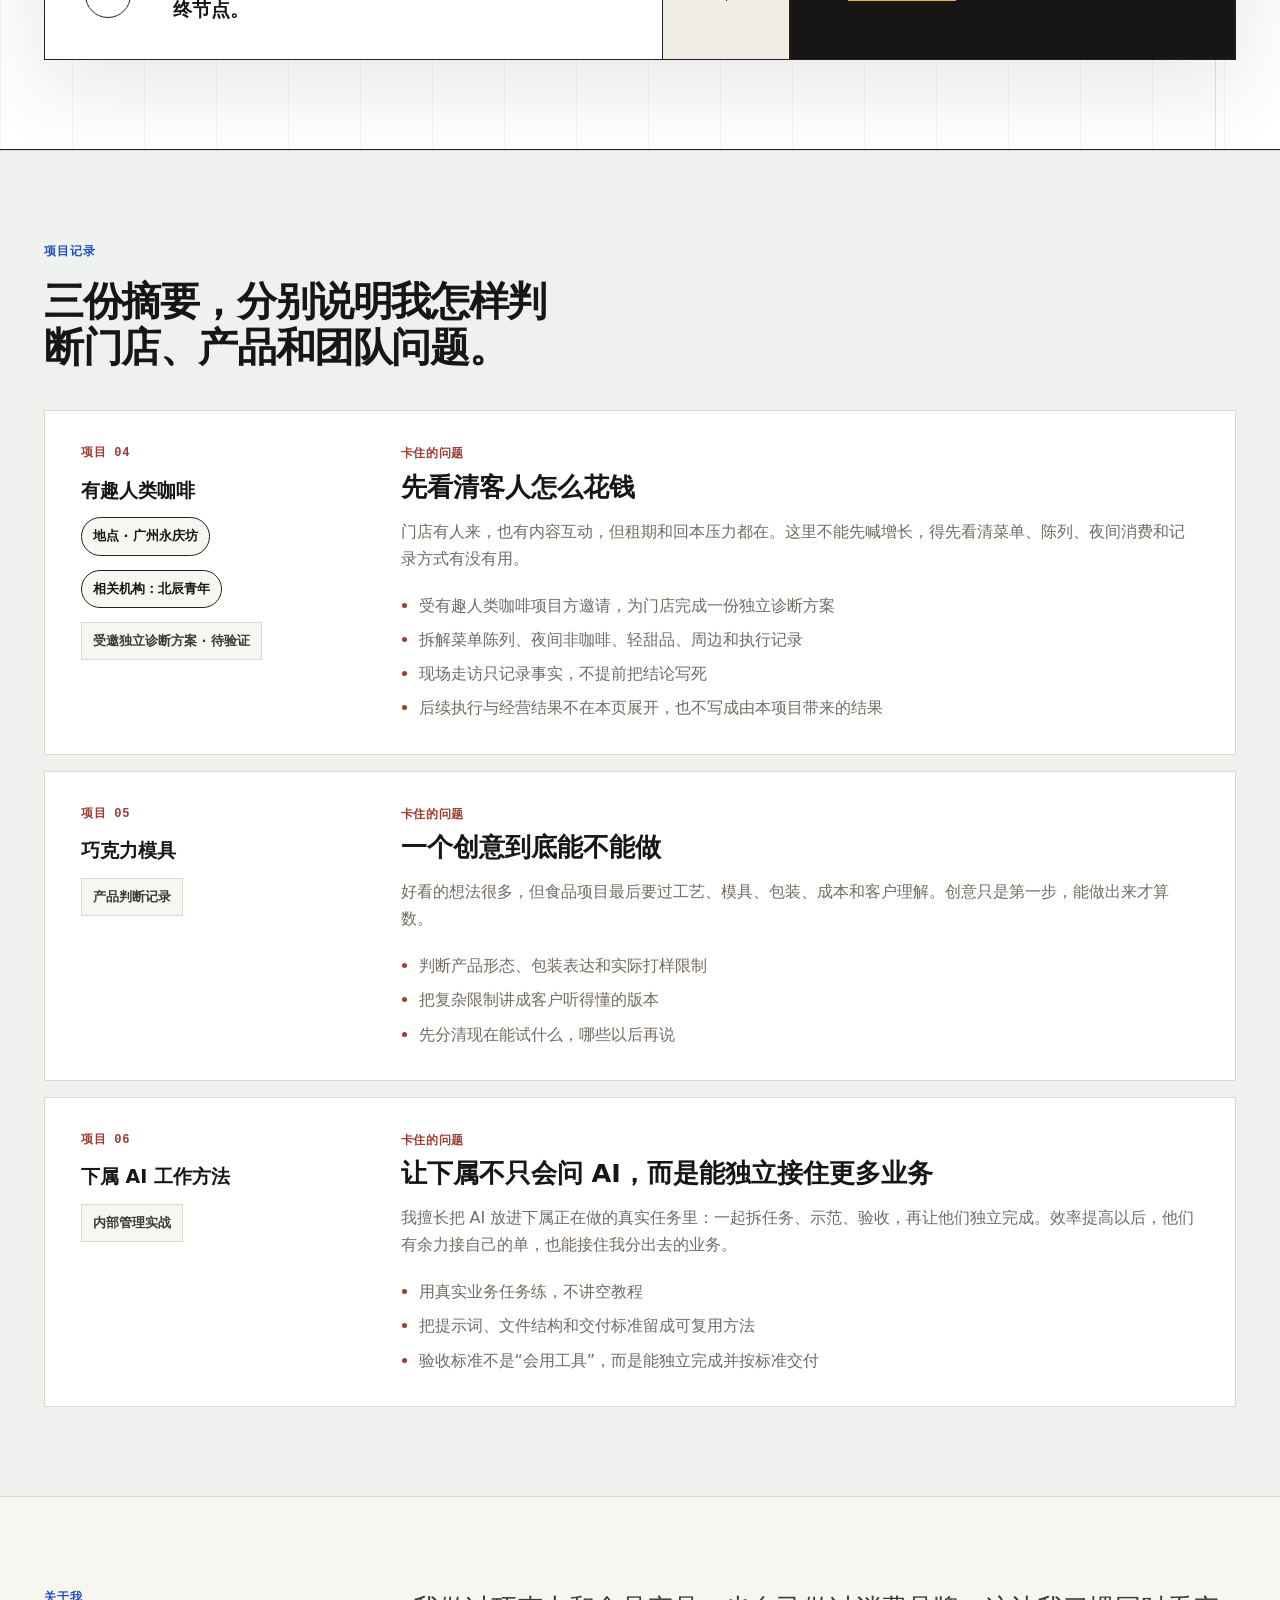
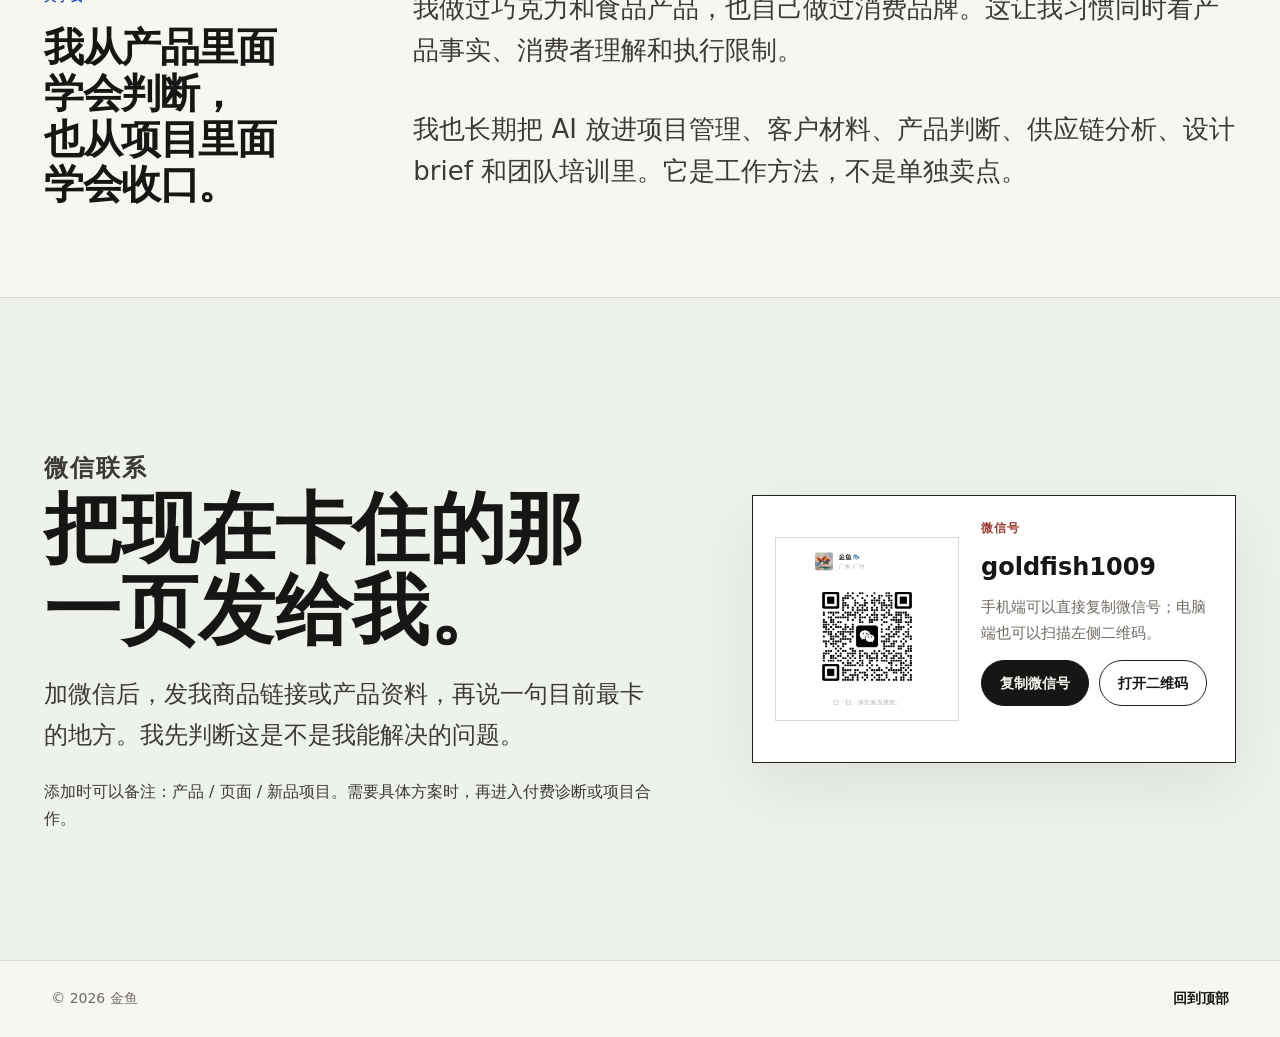
==== commit 29620285: "Correct cafe project evidence boundary" ====
--- a/index.html
+++ b/index.html
@@ -523,7 +523,7 @@
                   <li>受有趣人类咖啡项目方邀请，为门店完成一份独立诊断方案</li>
                   <li>拆解菜单陈列、夜间非咖啡、轻甜品、周边和执行记录</li>
                   <li>现场走访只记录事实，不提前把结论写死</li>
-                  <li>方案仍待真实执行与数据验证，不写成经营结果</li>
+                  <li>后续执行与经营结果不在本页展开，也不写成由本项目带来的结果</li>
                 </ul>
               </div>
             </article>
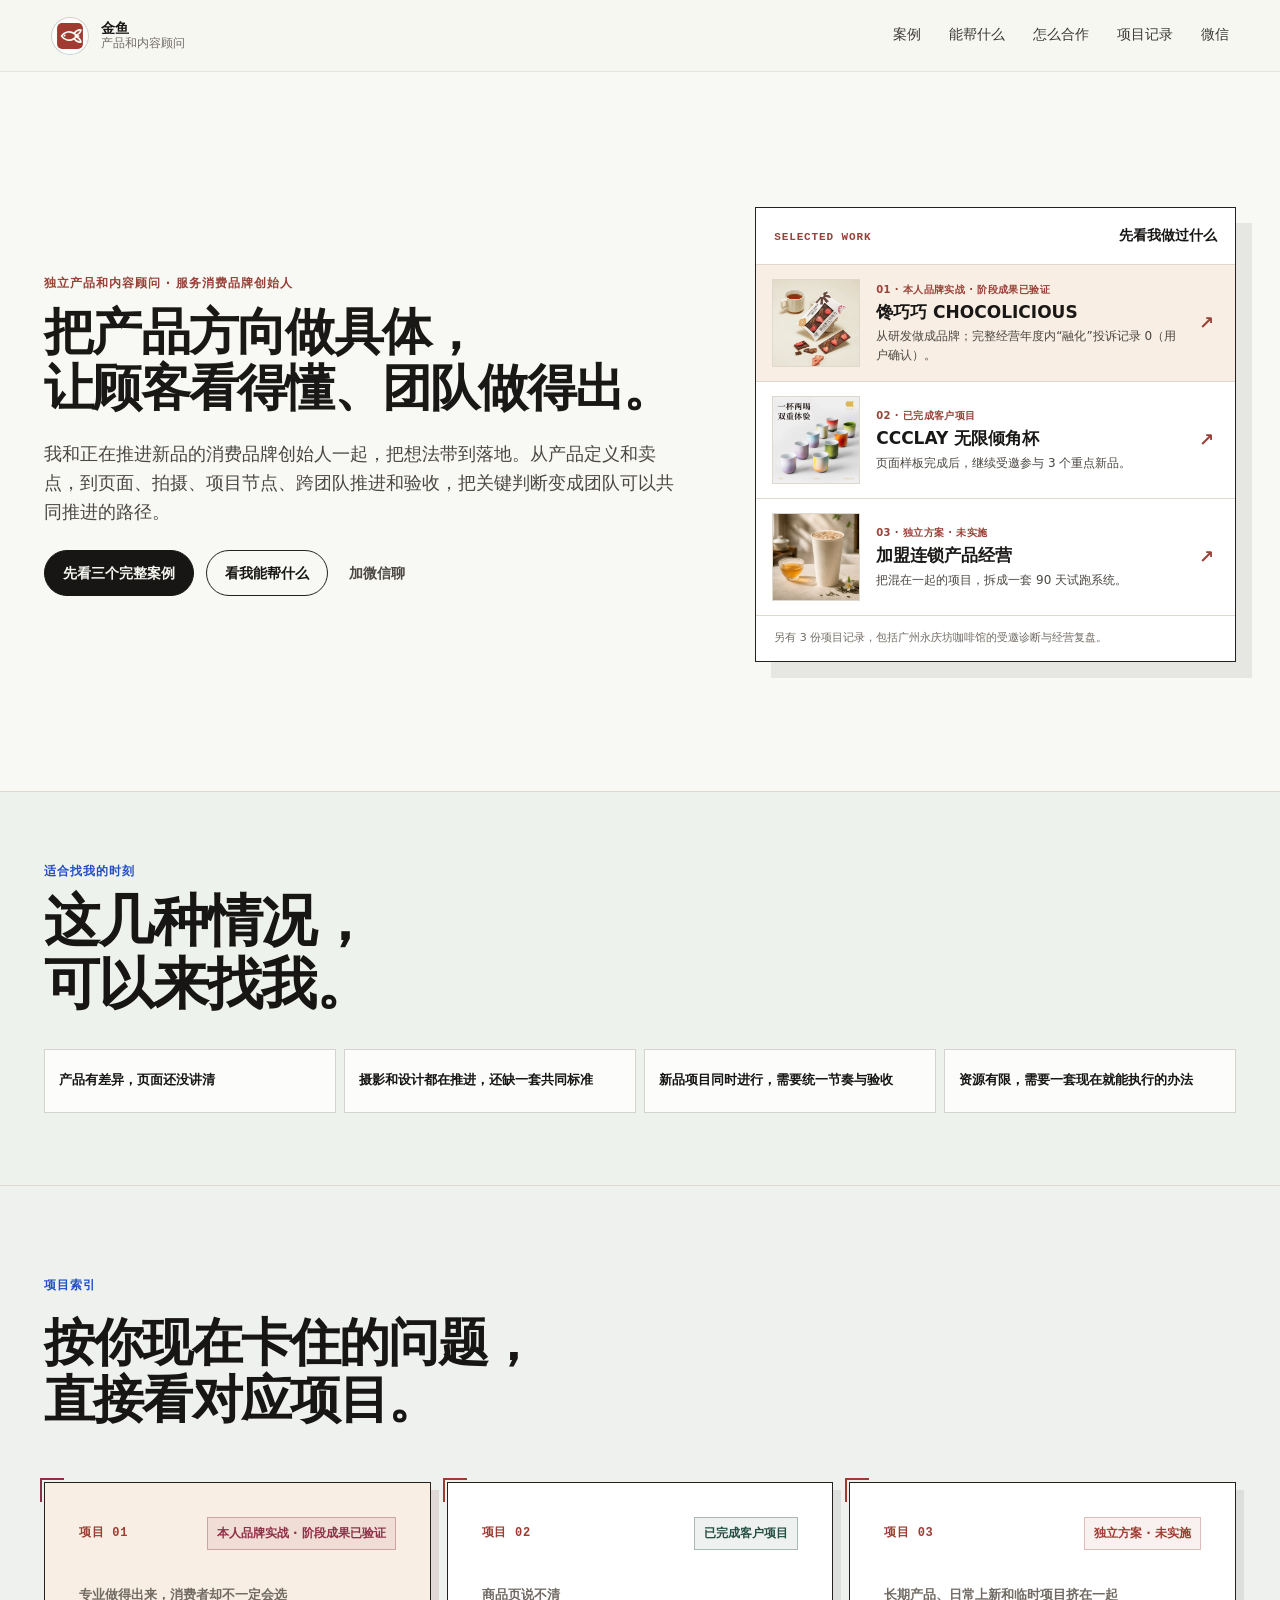
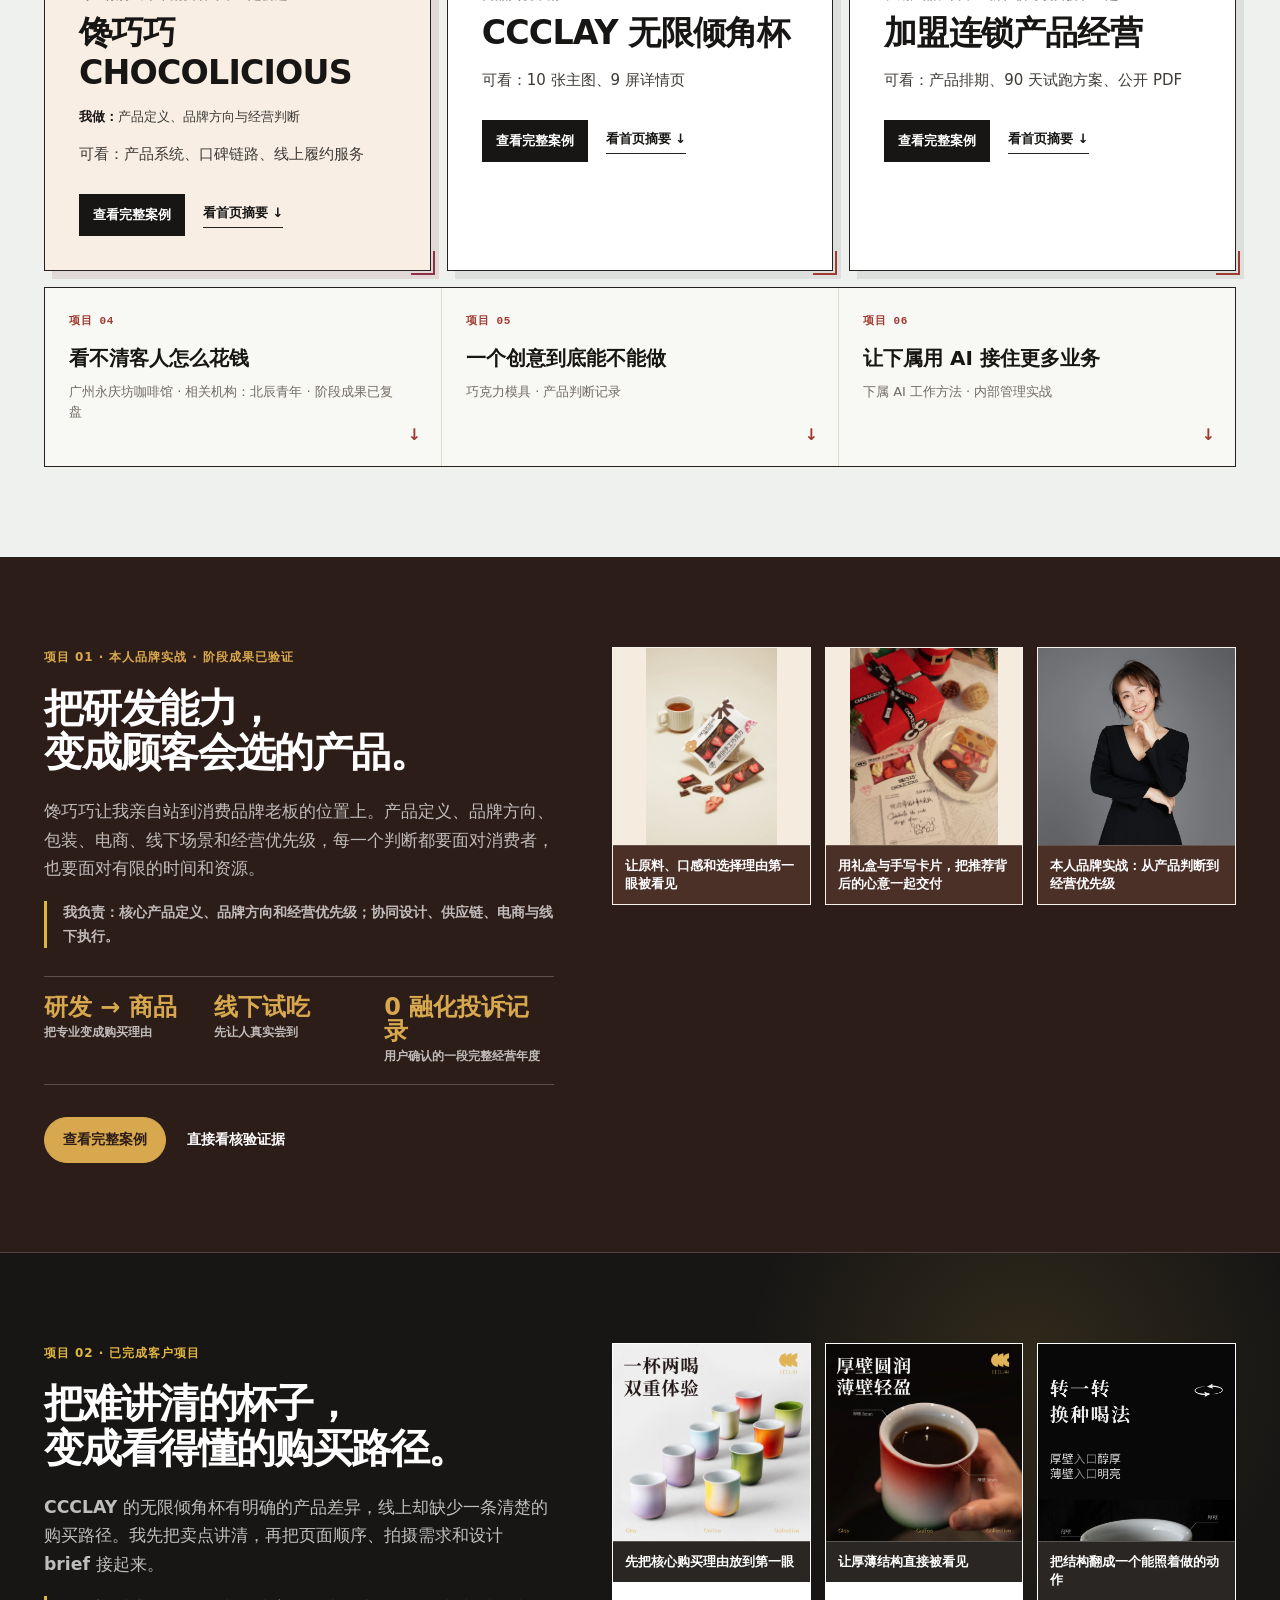
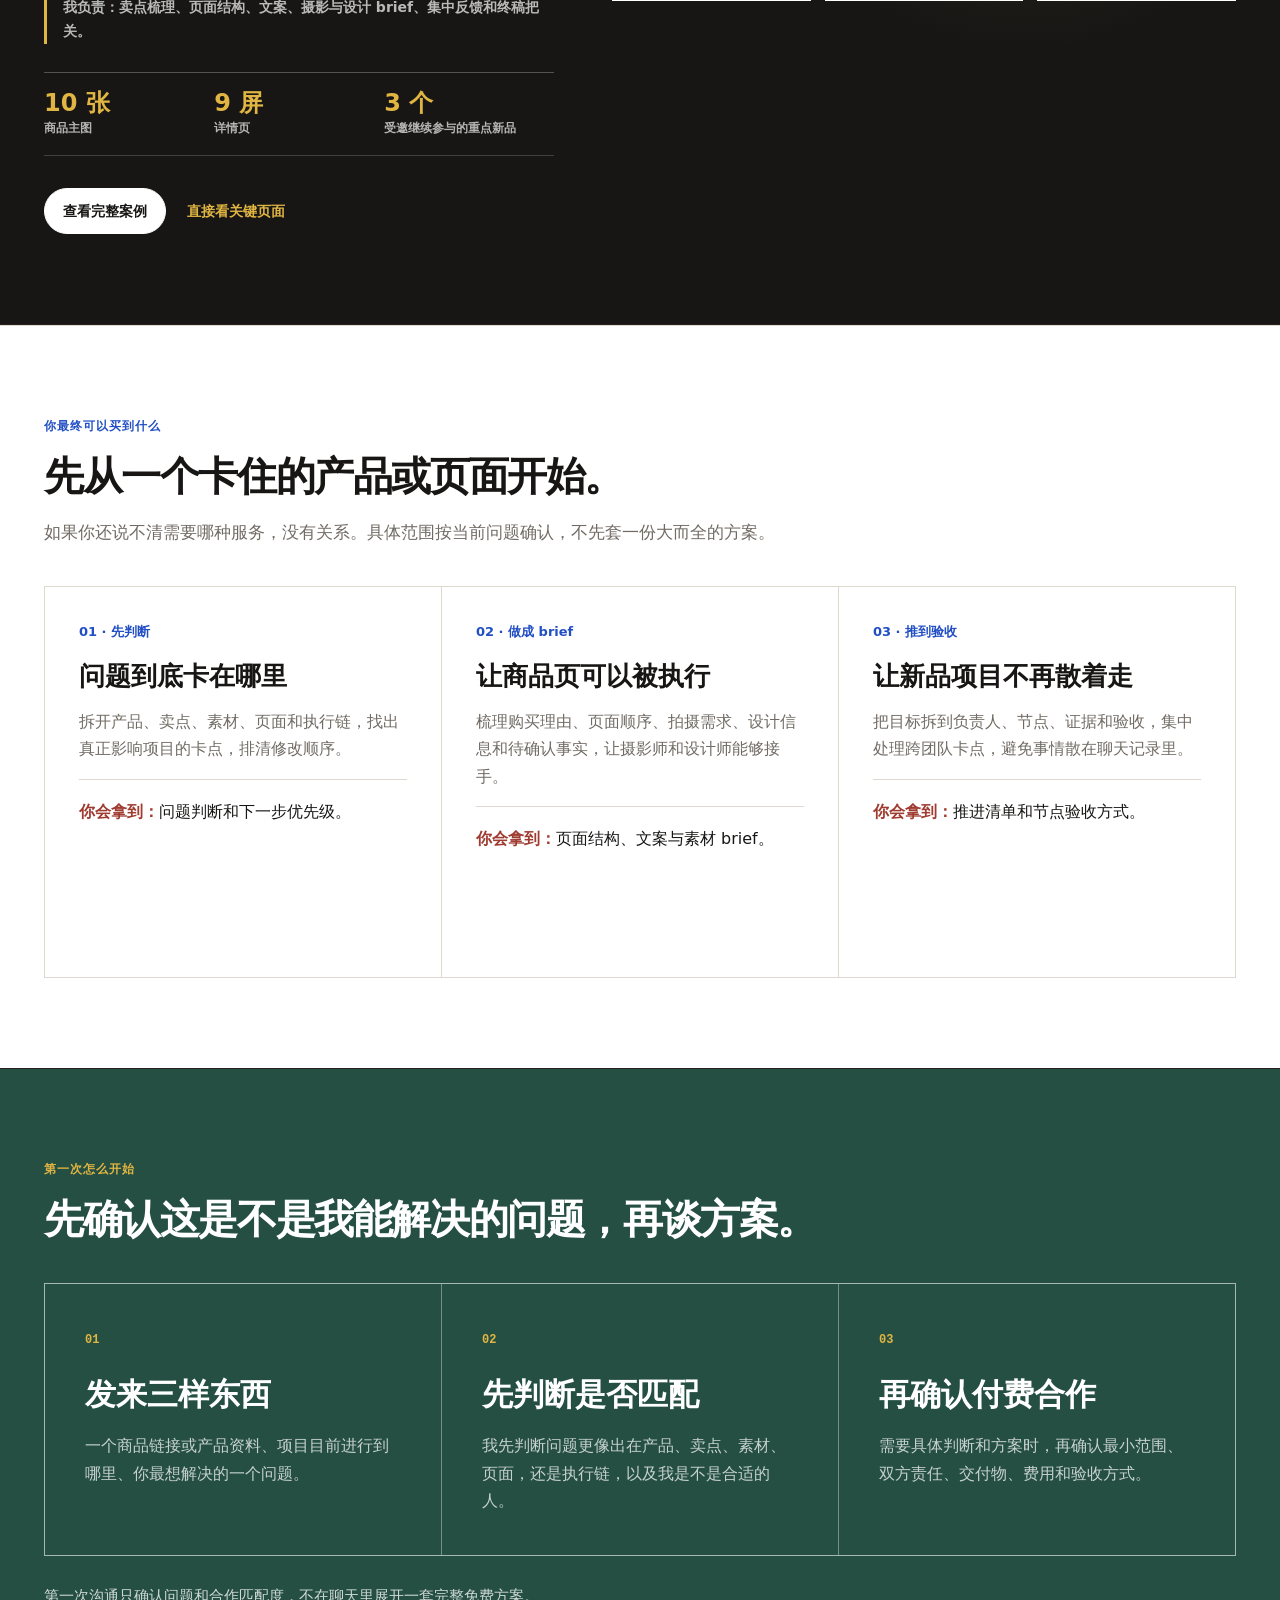
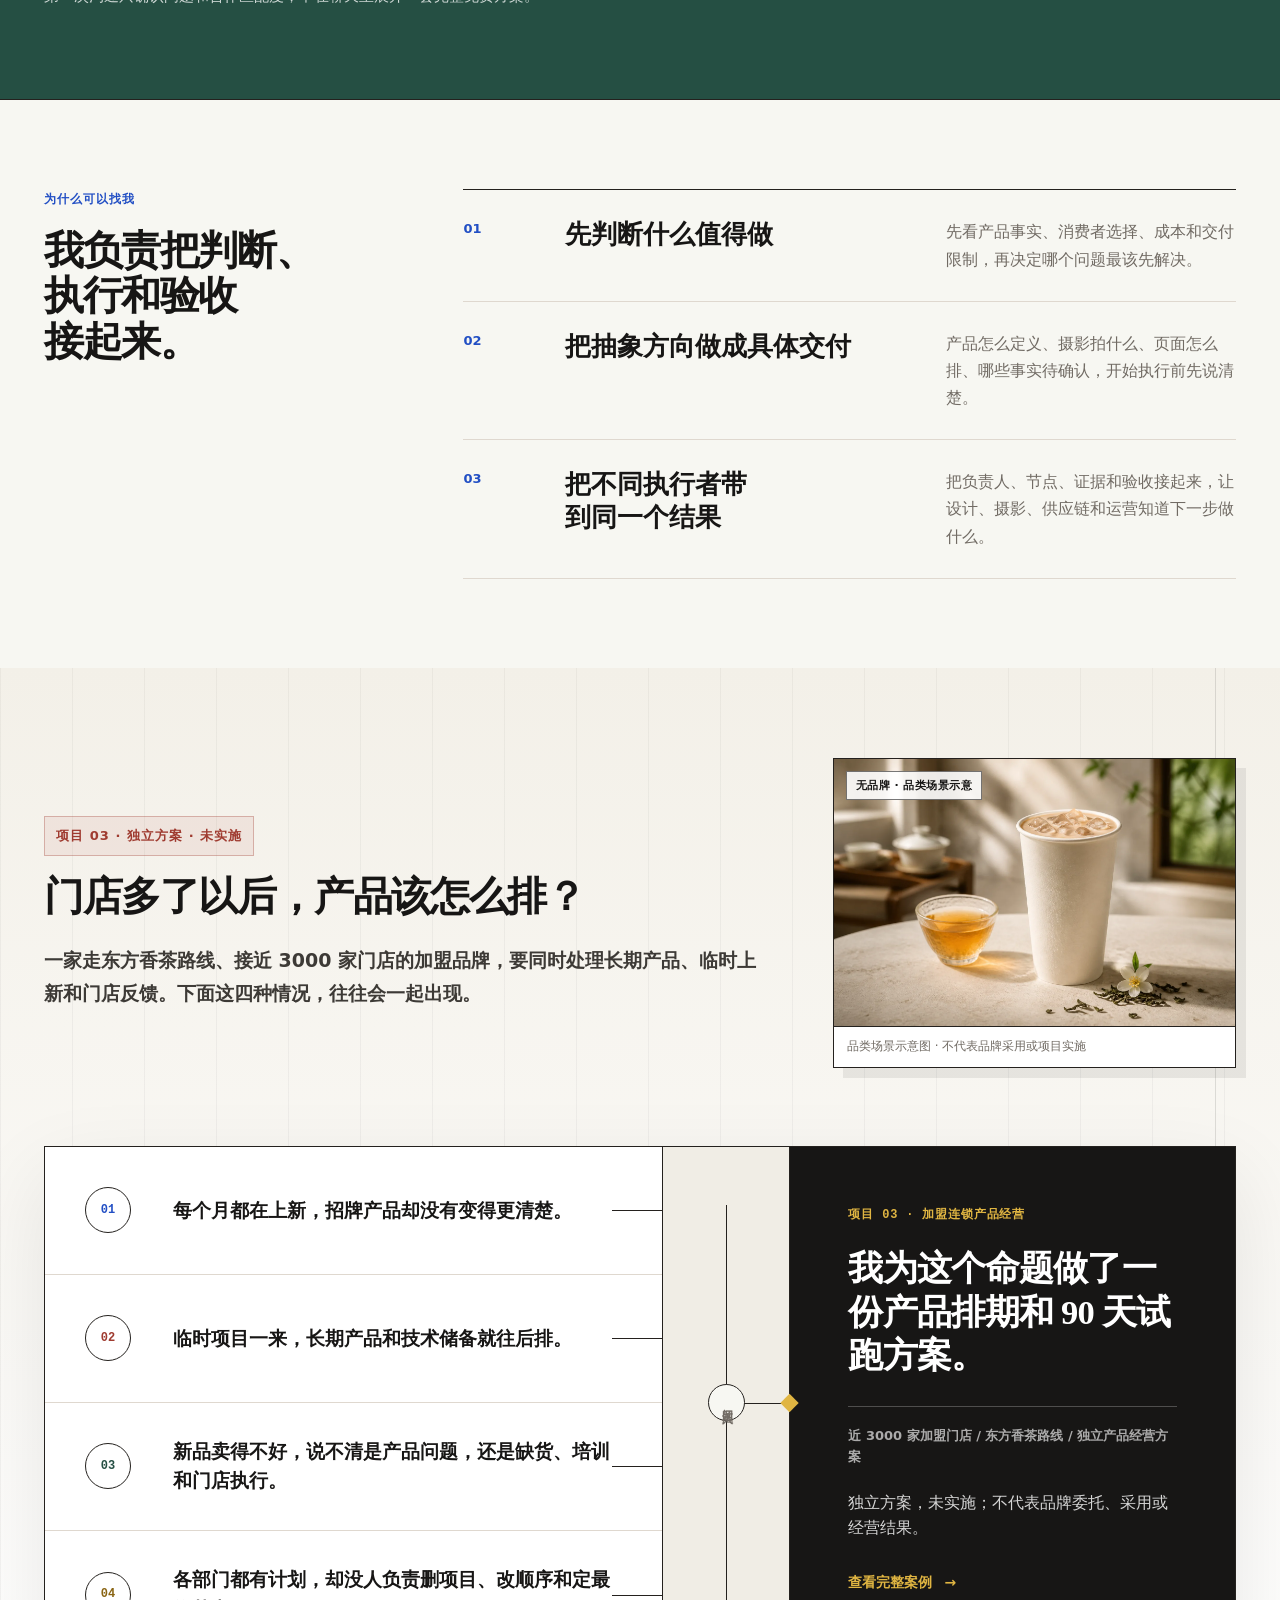
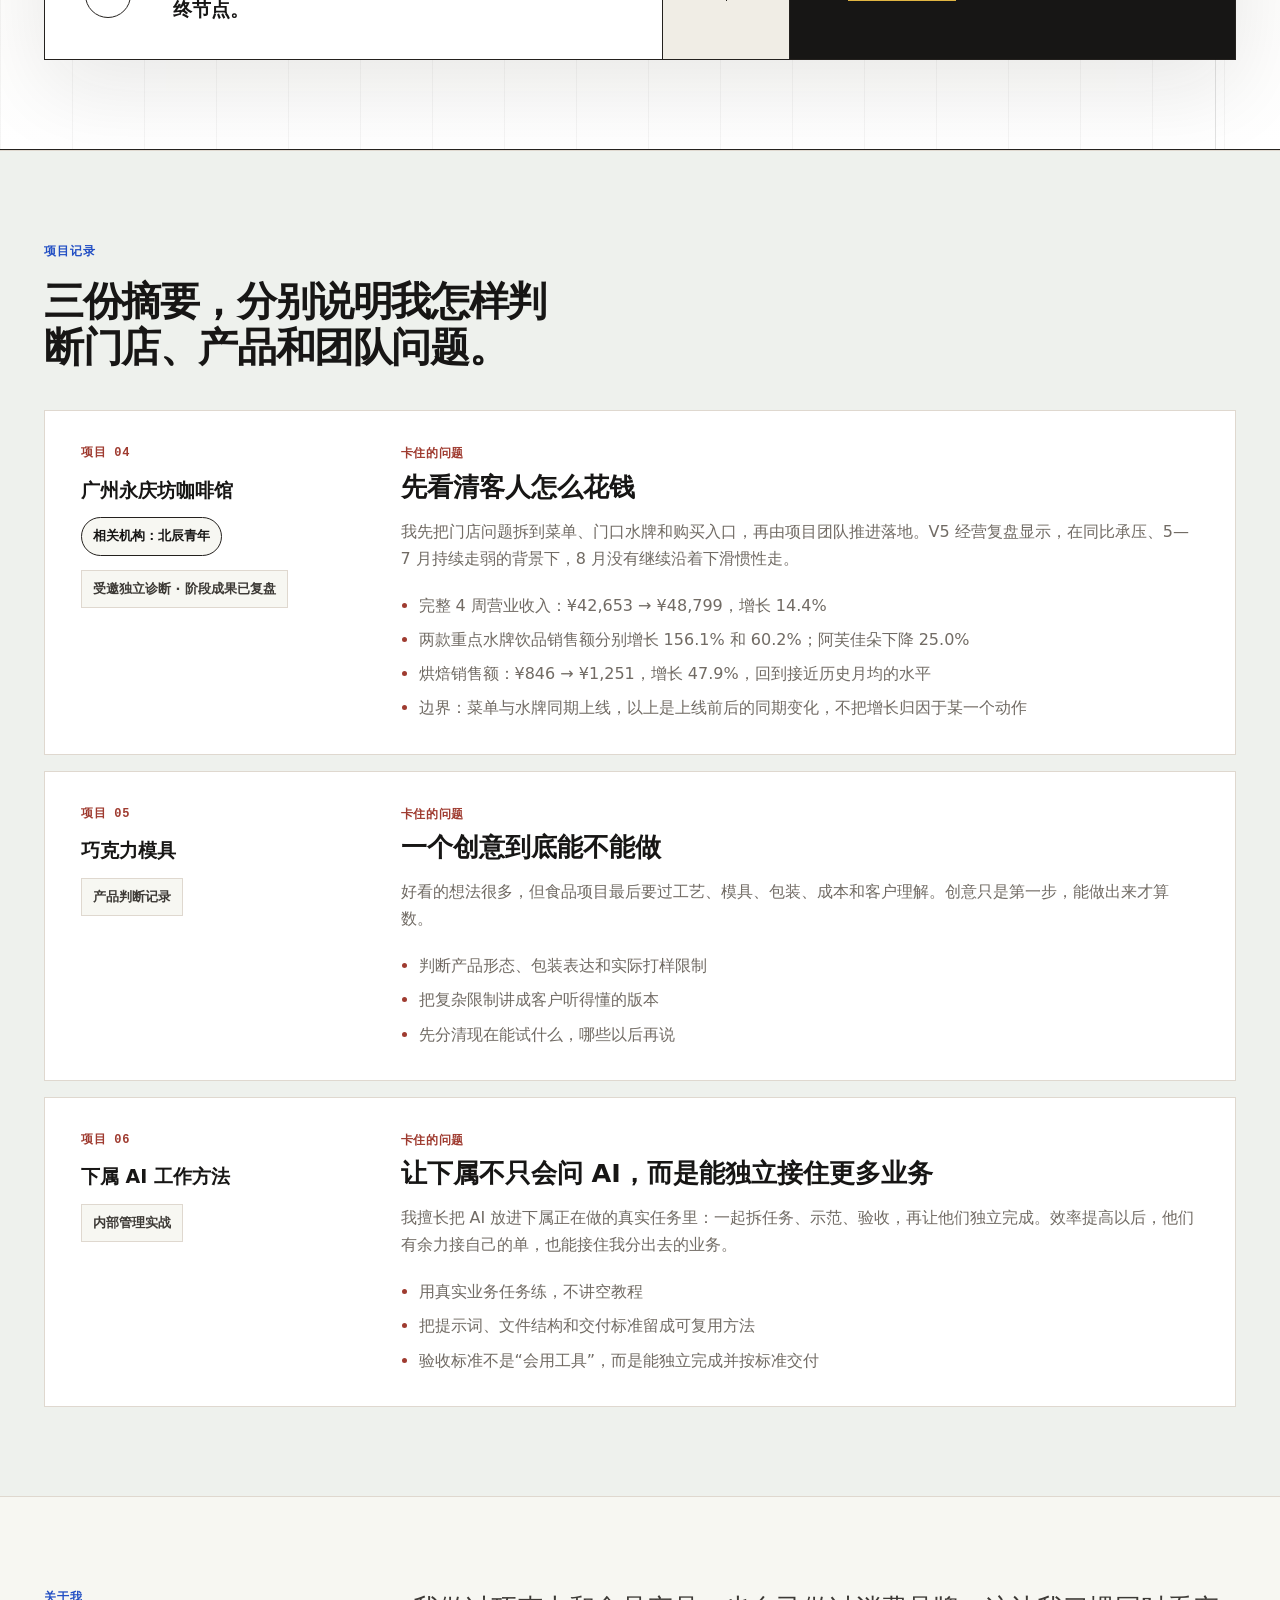
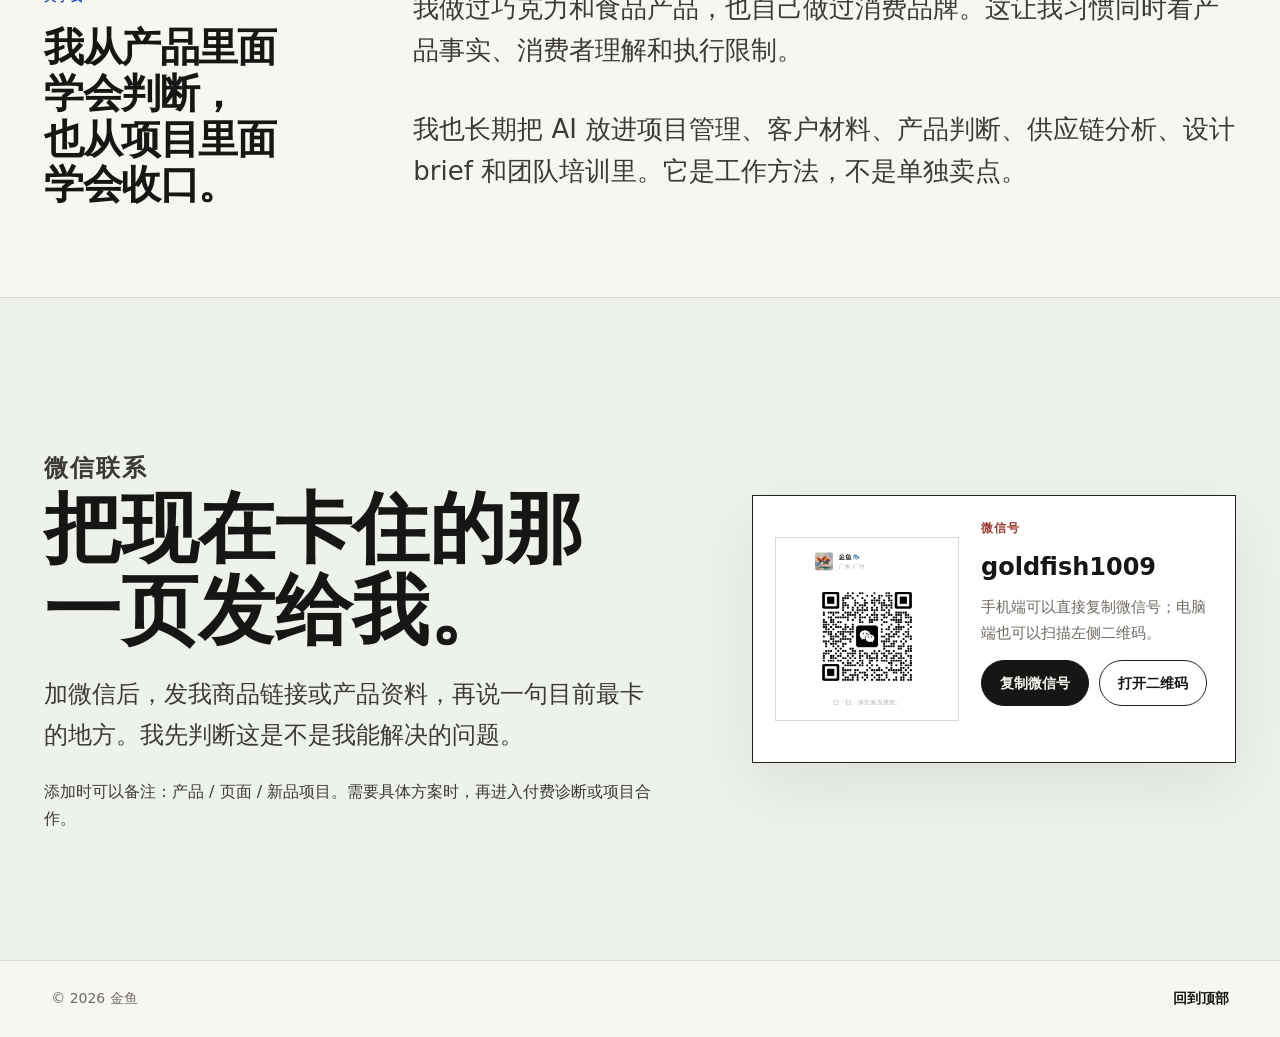
==== commit 37be362d: "Update Yongqingfang cafe case results" ====
--- a/index.html
+++ b/index.html
@@ -125,7 +125,7 @@
               </span>
               <span class="hero-case-arrow" aria-hidden="true">↗</span>
             </a>
-            <p class="hero-case-board-note">另有 3 份项目记录，包括受邀参与的有趣人类咖啡诊断。</p>
+            <p class="hero-case-board-note">另有 3 份项目记录，包括广州永庆坊咖啡馆的受邀诊断与经营复盘。</p>
           </div>
         </div>
       </section>
@@ -206,7 +206,7 @@
             <a href="#record-cafe">
               <span>项目 04</span>
               <strong>看不清客人怎么花钱</strong>
-              <small>有趣人类咖啡 · 广州永庆坊 · 相关机构：北辰青年 · 待验证</small>
+              <small>广州永庆坊咖啡馆 · 相关机构：北辰青年 · 阶段成果已复盘</small>
             </a>
             <a href="#record-chocolate">
               <span>项目 05</span>
@@ -508,22 +508,21 @@
             <article class="case-item" id="record-cafe">
               <div class="case-meta">
                 <span class="case-number">项目 04</span>
-                <strong>有趣人类咖啡</strong>
-                <span>地点 · 广州永庆坊</span>
+                <strong>广州永庆坊咖啡馆</strong>
                 <span>相关机构：北辰青年</span>
-                <span class="case-status">受邀独立诊断方案 · 待验证</span>
+                <span class="case-status">受邀独立诊断 · 阶段成果已复盘</span>
               </div>
               <div class="case-body">
                 <p class="case-question">卡住的问题</p>
                 <h3>先看清客人怎么花钱</h3>
                 <p>
-                  门店有人来，也有内容互动，但租期和回本压力都在。这里不能先喊增长，得先看清菜单、陈列、夜间消费和记录方式有没有用。
+                  我先把门店问题拆到菜单、门口水牌和购买入口，再由项目团队推进落地。V5 经营复盘显示，在同比承压、5—7 月持续走弱的背景下，8 月没有继续沿着下滑惯性走。
                 </p>
                 <ul>
-                  <li>受有趣人类咖啡项目方邀请，为门店完成一份独立诊断方案</li>
-                  <li>拆解菜单陈列、夜间非咖啡、轻甜品、周边和执行记录</li>
-                  <li>现场走访只记录事实，不提前把结论写死</li>
-                  <li>后续执行与经营结果不在本页展开，也不写成由本项目带来的结果</li>
+                  <li>完整 4 周营业收入：¥42,653 → ¥48,799，增长 14.4%</li>
+                  <li>两款重点水牌饮品销售额分别增长 156.1% 和 60.2%；阿芙佳朵下降 25.0%</li>
+                  <li>烘焙销售额：¥846 → ¥1,251，增长 47.9%，回到接近历史月均的水平</li>
+                  <li>边界：菜单与水牌同期上线，以上是上线前后的同期变化，不把增长归因于某一个动作</li>
                 </ul>
               </div>
             </article>
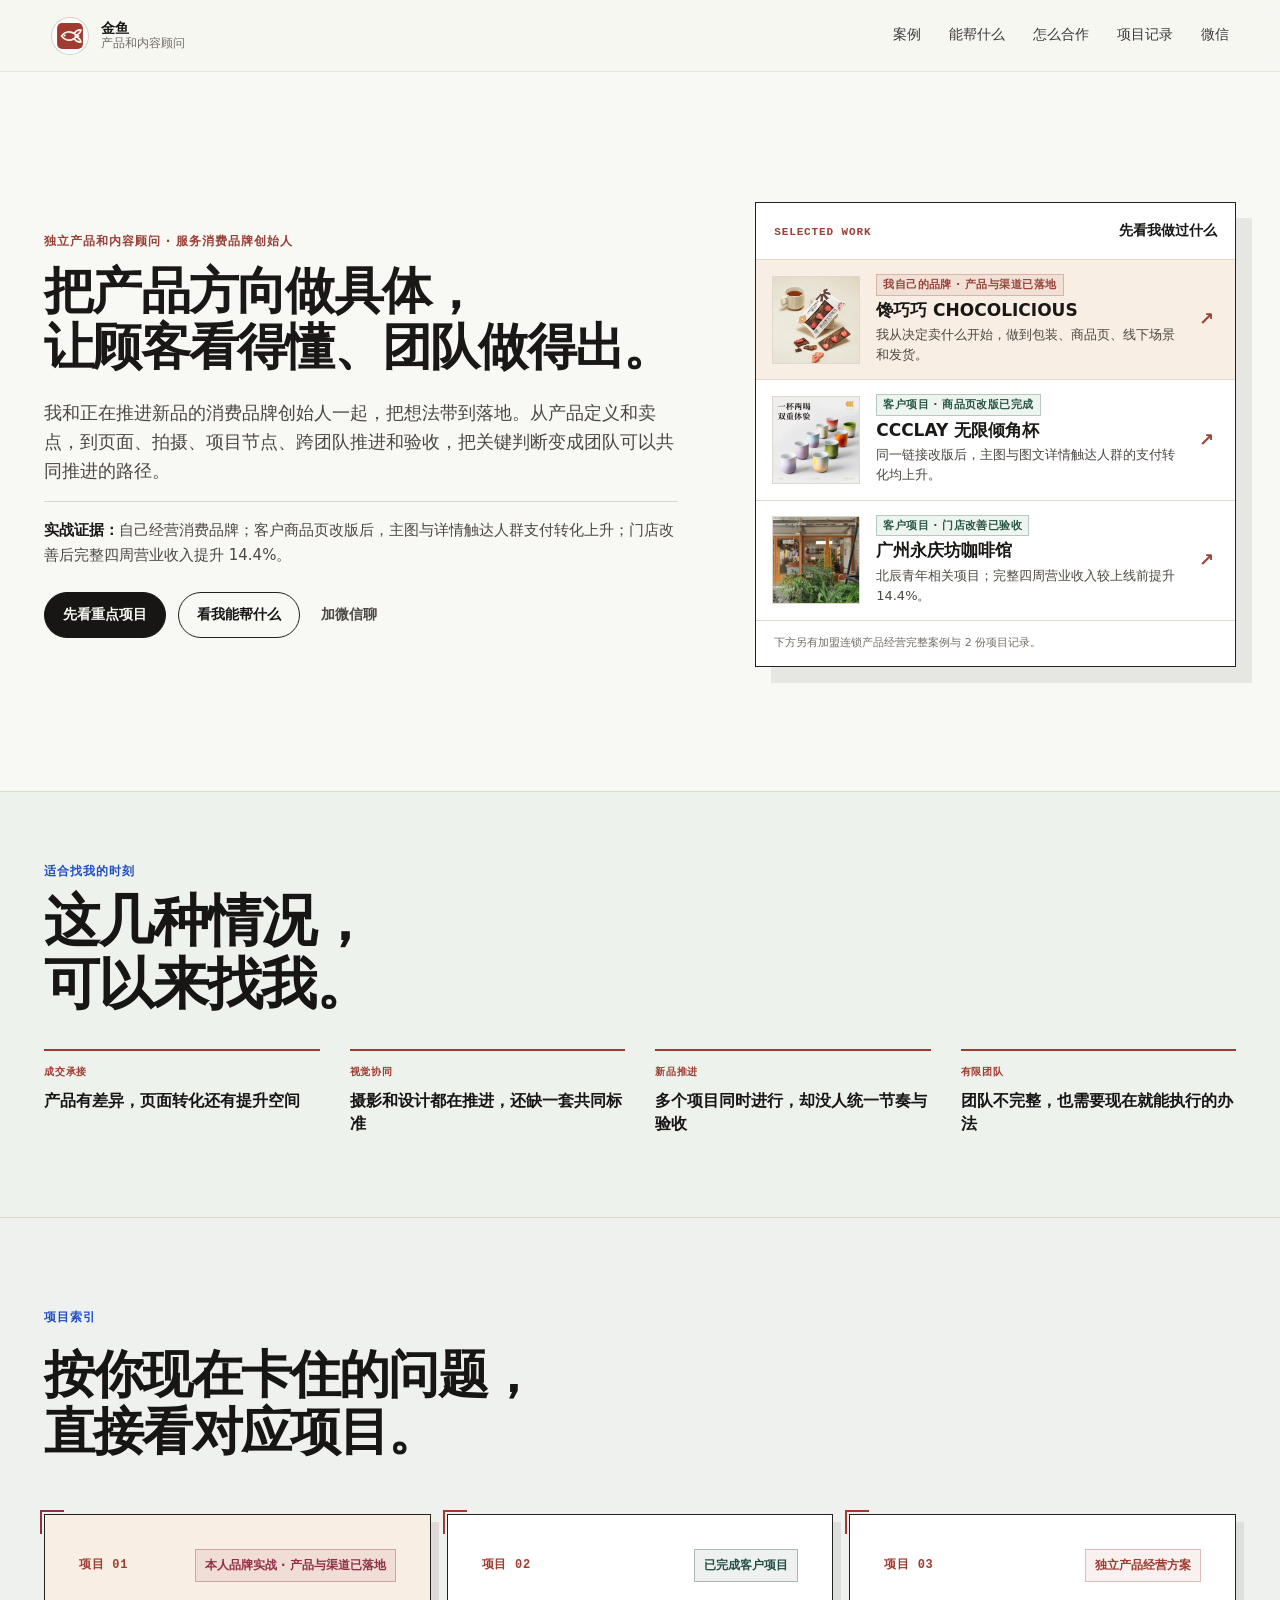
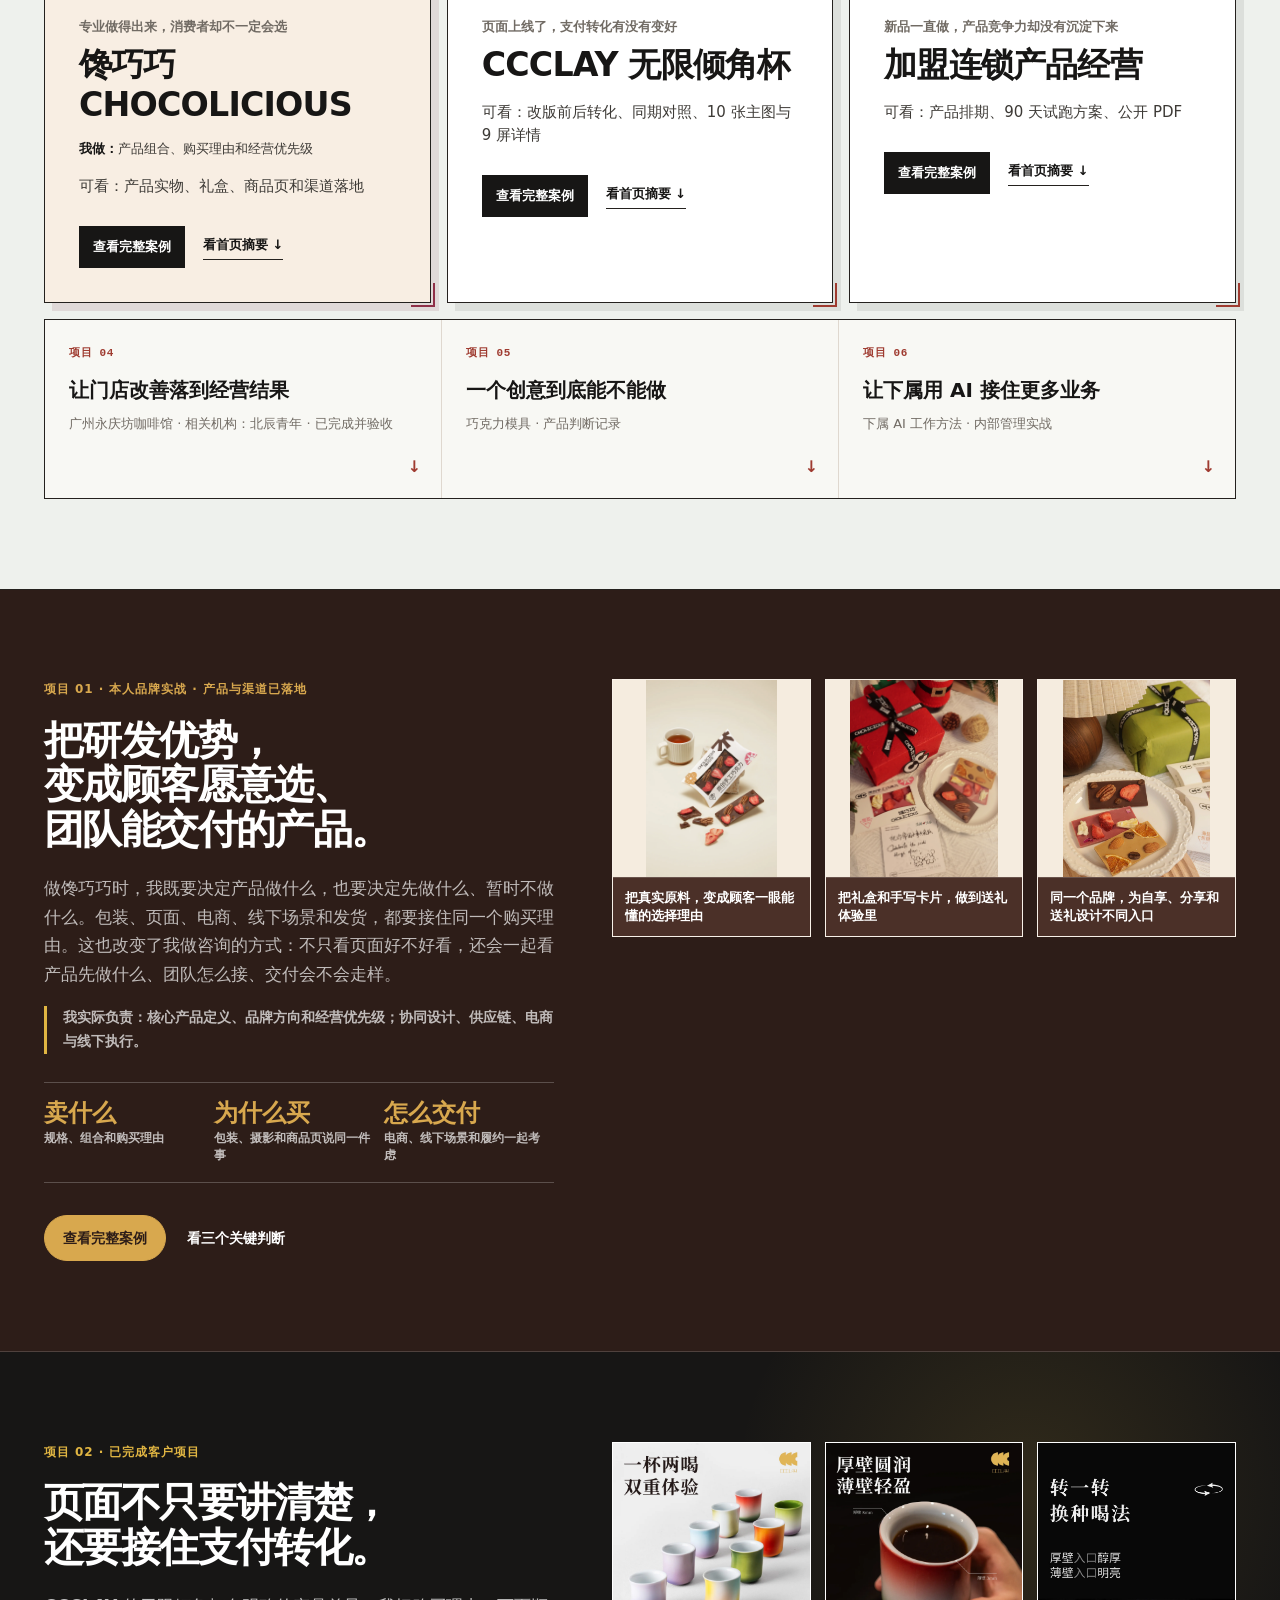
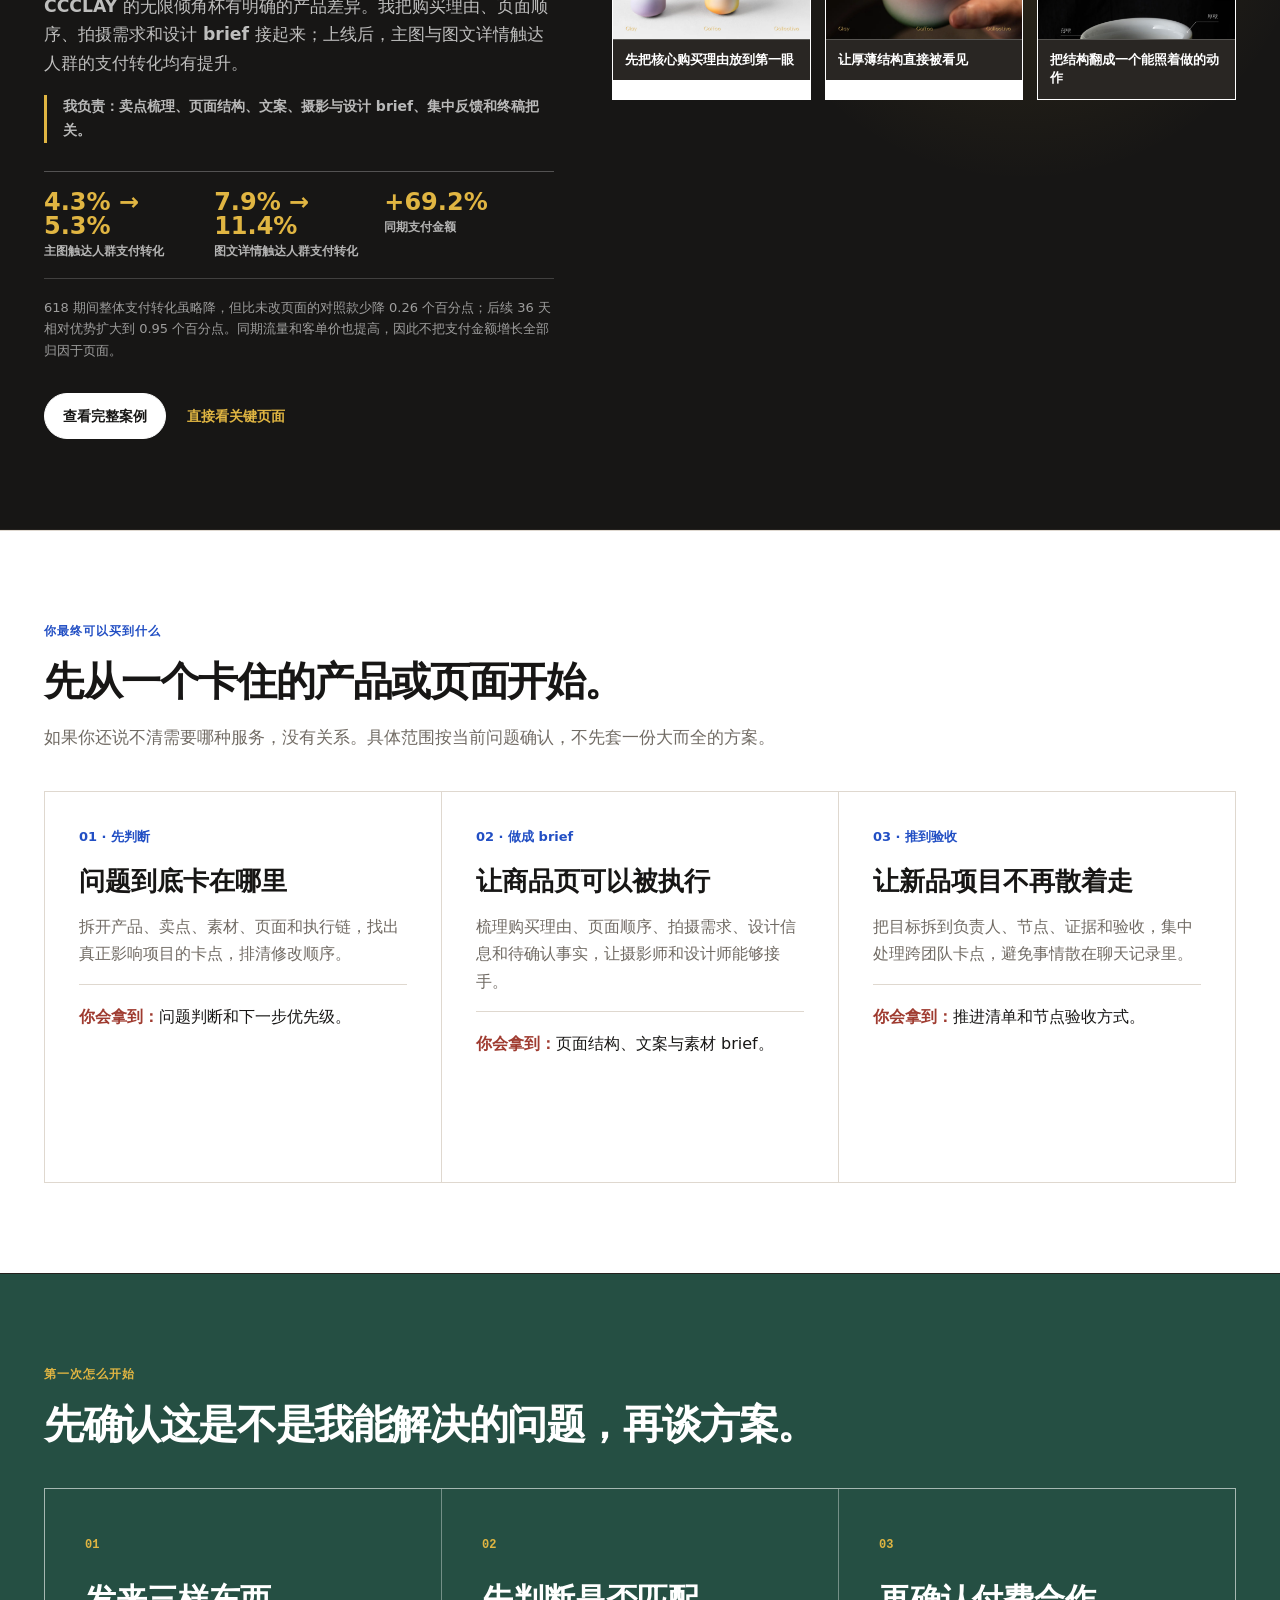
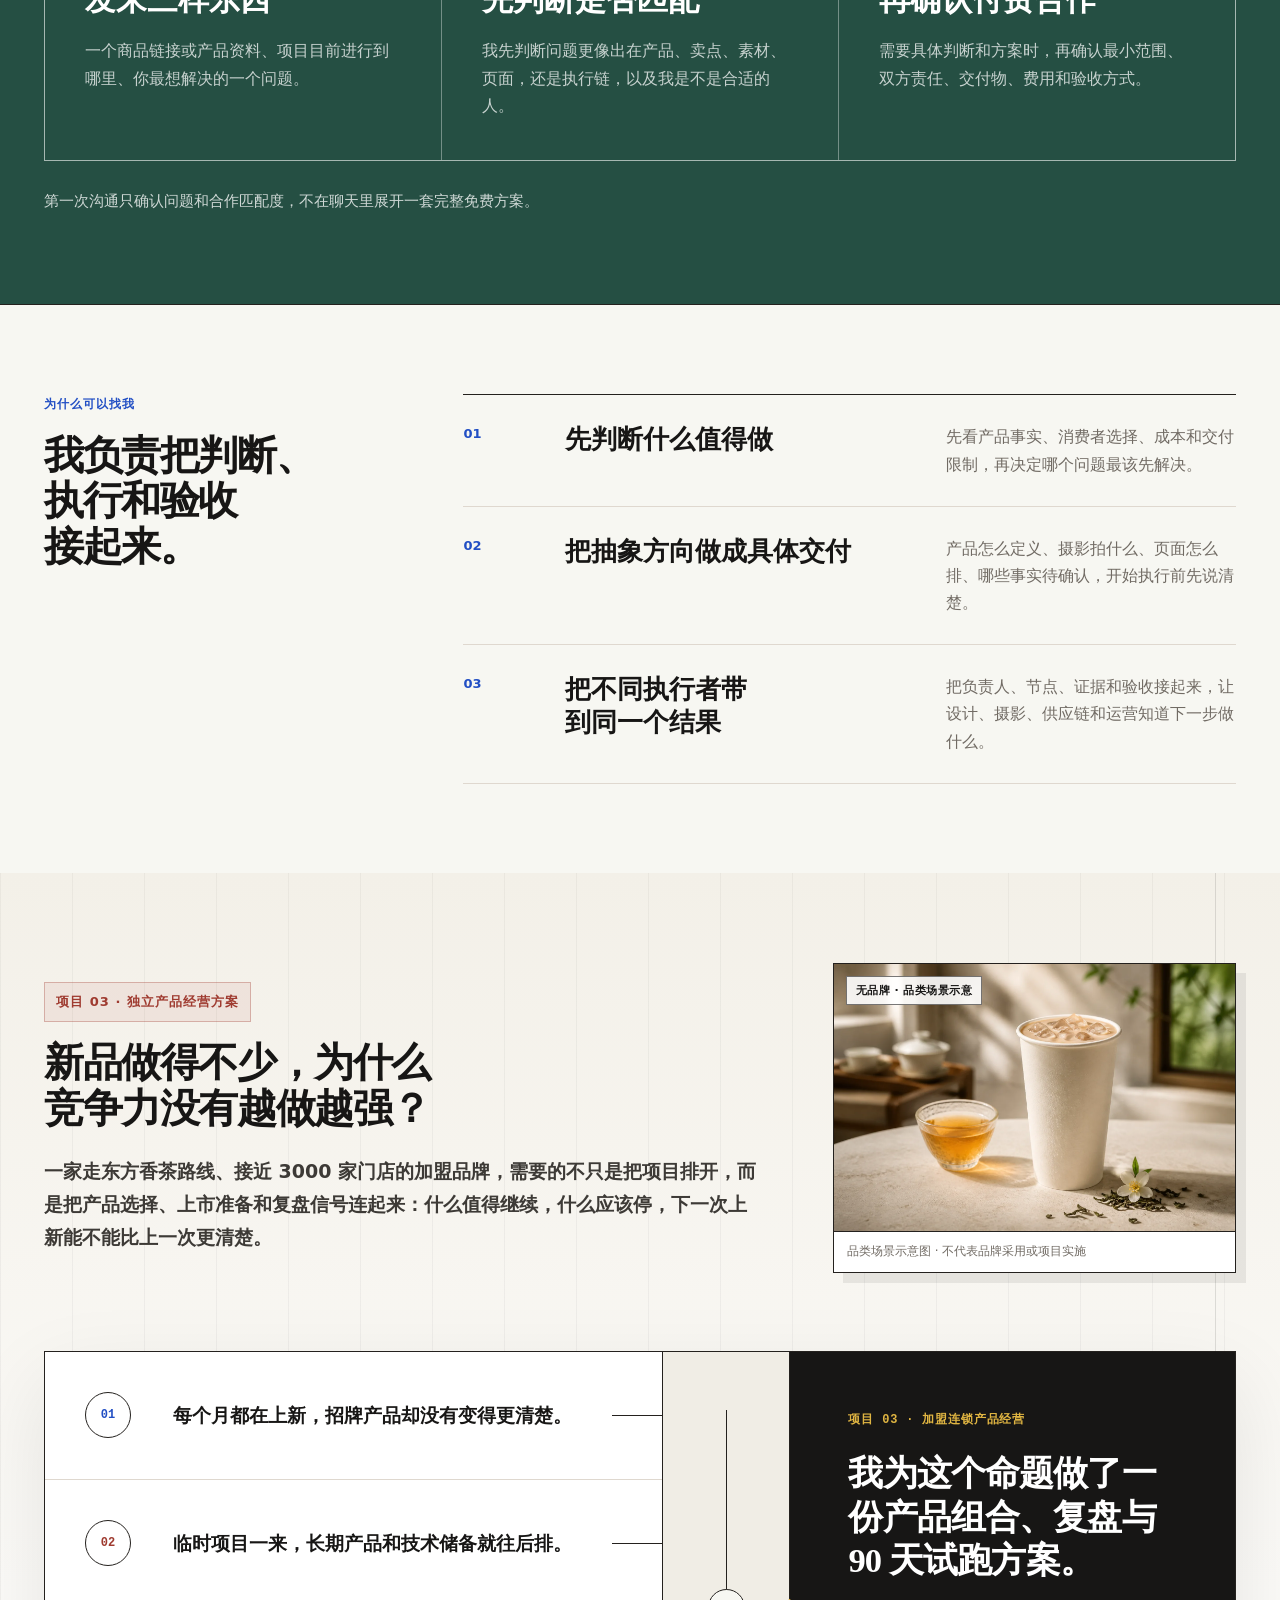
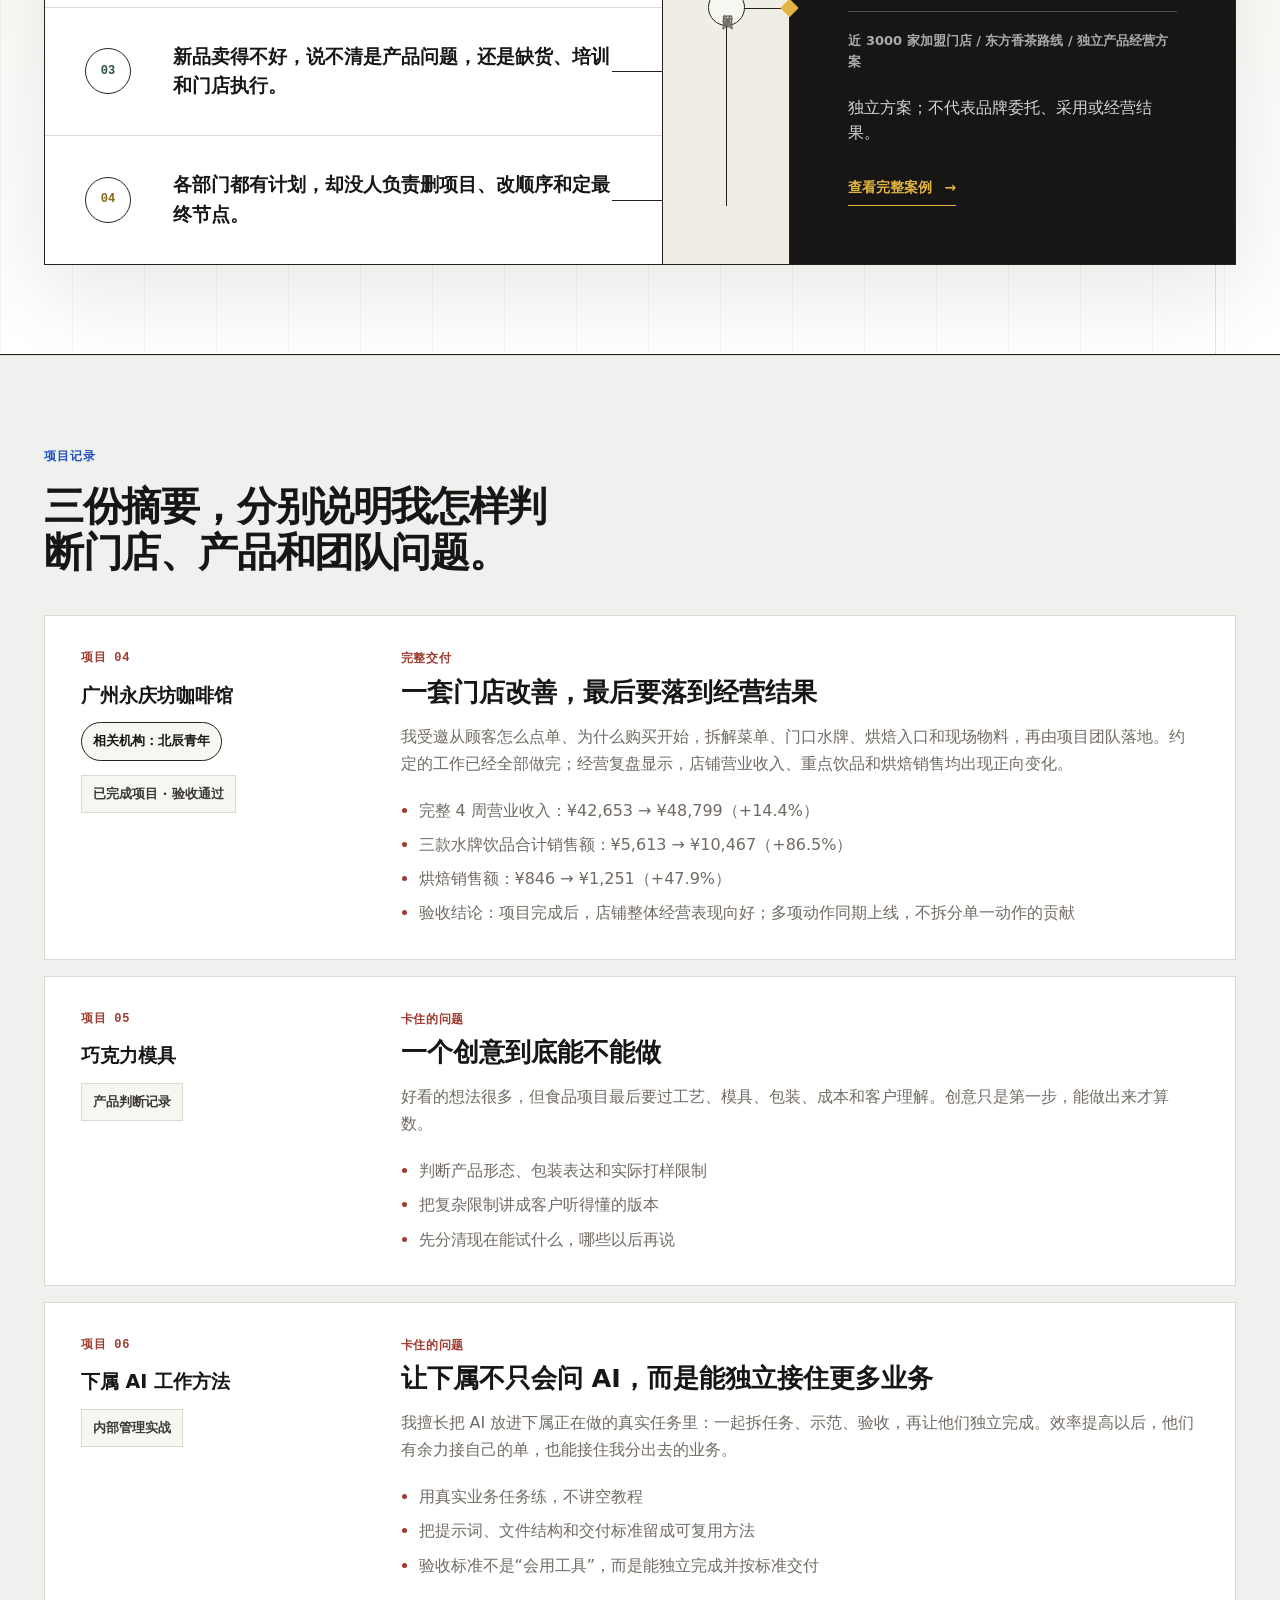
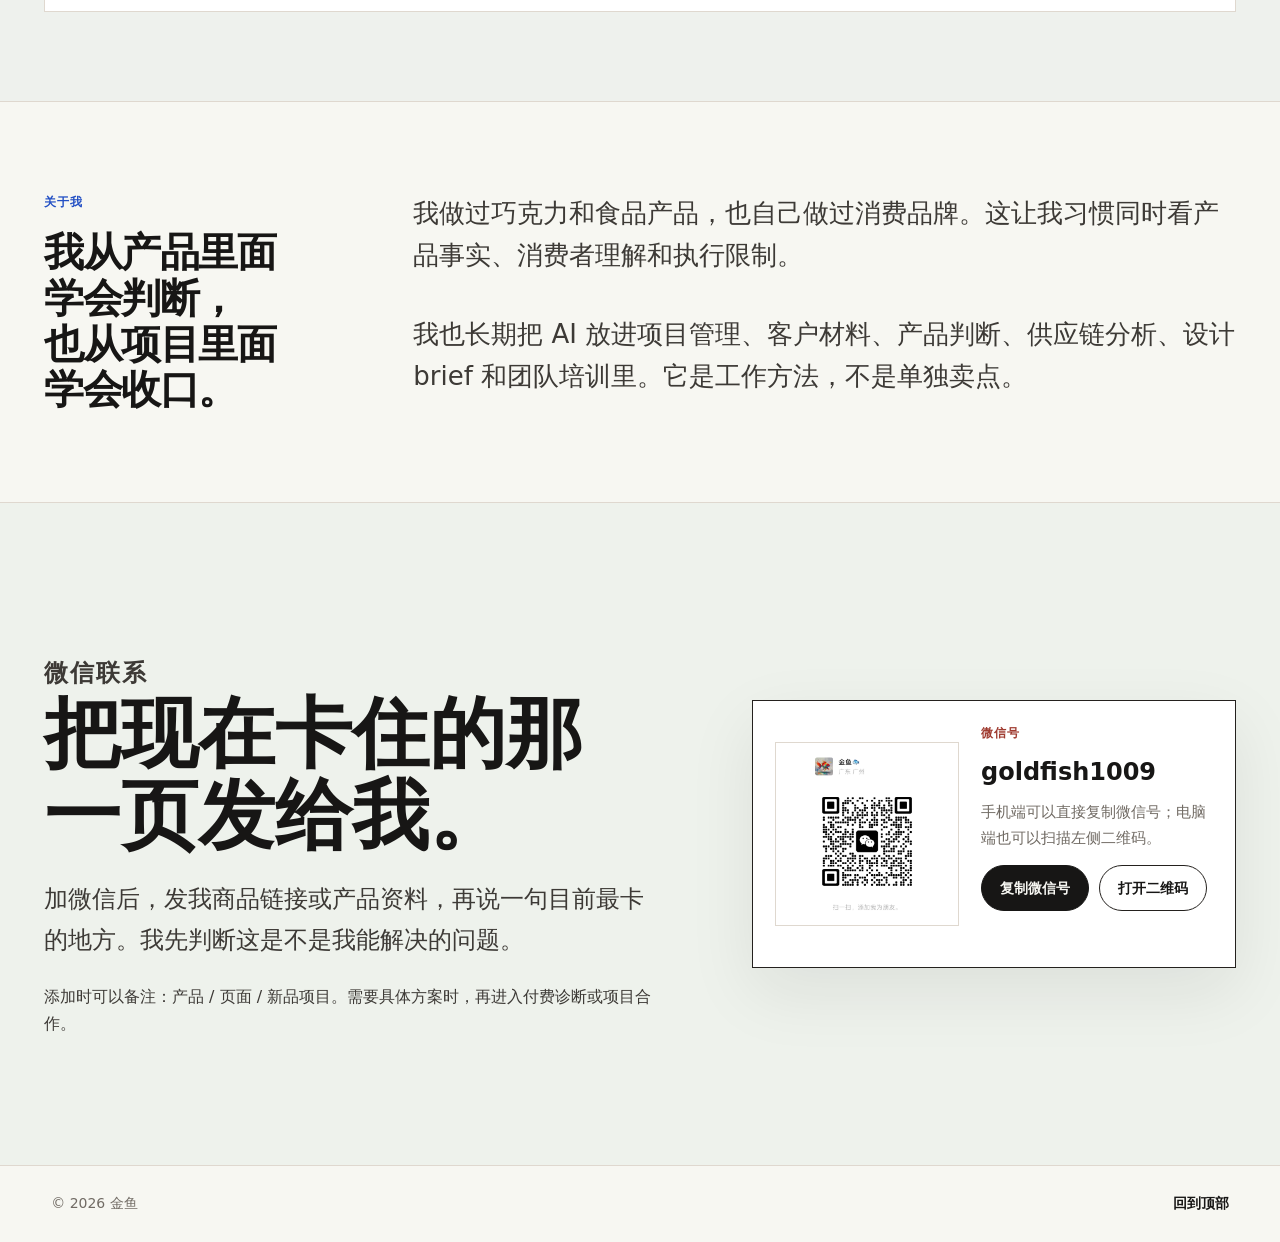
==== commit 13621f8d: "Publish reader-first case results and homepage" ====
--- a/index.html
+++ b/index.html
@@ -21,7 +21,7 @@
       content="https://siyaoworks.com/work/chocolicious/assets/product-strawberry.webp"
     />
     <link rel="icon" href="./goldfish-mark.svg" type="image/svg+xml" />
-    <link rel="stylesheet" href="./styles.css?v=20260902-review-fixes" />
+    <link rel="stylesheet" href="./styles.css?v=20260903-liang" />
   </head>
   <body>
     <a class="skip-link" href="#top">跳到主要内容</a>
@@ -63,7 +63,7 @@
           <div class="hero-copy">
             <p class="kicker">独立产品和内容顾问 · 服务消费品牌创始人</p>
             <h1 class="hero-title" id="hero-title">
-              <span class="hero-title-line">把产品方向做具体，</span>
+              <span class="hero-title-line"><span class="hero-title-phrase">把产品方向</span>做具体，</span>
               <span class="hero-title-line hero-title-result">
                 <span>让顾客看得懂、</span><span>团队做得出。</span>
               </span>
@@ -71,14 +71,17 @@
             <p class="hero-lead">
               我和正在推进新品的消费品牌创始人一起，把想法带到落地。从产品定义和卖点，到页面、拍摄、项目节点、跨团队推进和验收，把关键判断变成团队可以共同推进的路径。
             </p>
+            <p class="hero-proof">
+              <strong>实战证据：</strong>自己经营消费品牌；客户商品页改版后，主图与详情触达人群支付转化上升；门店改善后完整四周营业收入提升 14.4%。
+            </p>
             <div class="hero-actions" aria-label="主要行动">
-              <a class="button primary" href="#cases">先看三个完整案例</a>
+              <a class="button primary" href="#cases">先看重点项目</a>
               <a class="button ghost" href="#services">看我能帮什么</a>
               <a class="button text-link" href="#contact">加微信聊</a>
             </div>
           </div>
 
-          <div class="hero-case-board" aria-label="三份完整案例">
+          <div class="hero-case-board" aria-label="三项重点项目">
             <div class="hero-case-board-head">
               <span>SELECTED WORK</span>
               <strong>先看我做过什么</strong>
@@ -91,13 +94,13 @@
                 height="1800"
               />
               <span class="hero-case-entry-copy">
-                <small>01 · 本人品牌实战 · 阶段成果已验证</small>
+                <small>我自己的品牌 · 产品与渠道已落地</small>
                 <strong>馋巧巧 CHOCOLICIOUS</strong>
-                <span>从研发做成品牌；完整经营年度内“融化”投诉记录 0（用户确认）。</span>
+                <span>我从决定卖什么开始，做到包装、商品页、线下场景和发货。</span>
               </span>
               <span class="hero-case-arrow" aria-hidden="true">↗</span>
             </a>
-            <a class="hero-case-entry" href="./work/ccclay/">
+            <a class="hero-case-entry hero-case-entry-client" href="./work/ccclay/">
               <img
                 src="./work/ccclay/assets/main-core.webp"
                 alt="CCCLAY 无限倾角杯商品主图"
@@ -105,27 +108,27 @@
                 height="1200"
               />
               <span class="hero-case-entry-copy">
-                <small>02 · 已完成客户项目</small>
+                <small>客户项目 · 商品页改版已完成</small>
                 <strong>CCCLAY 无限倾角杯</strong>
-                <span>页面样板完成后，继续受邀参与 3 个重点新品。</span>
+                <span>同一链接改版后，主图与图文详情触达人群的支付转化均上升。</span>
               </span>
               <span class="hero-case-arrow" aria-hidden="true">↗</span>
             </a>
-            <a class="hero-case-entry" href="./work/franchise-tea-product-system/">
+            <a class="hero-case-entry hero-case-entry-client" href="#record-cafe">
               <img
-                src="./assets/oriental-tea-category-illustration.webp"
-                alt="无品牌东方香茶奶茶品类场景示意"
-                width="1536"
-                height="1024"
+                src="./assets/yongqingfang-storefront.jpg"
+                alt="广州永庆坊咖啡馆门店实景"
+                width="1303"
+                height="886"
               />
               <span class="hero-case-entry-copy">
-                <small>03 · 独立方案 · 未实施</small>
-                <strong>加盟连锁产品经营</strong>
-                <span>把混在一起的项目，拆成一套 90 天试跑系统。</span>
+                <small>客户项目 · 门店改善已验收</small>
+                <strong>广州永庆坊咖啡馆</strong>
+                <span>北辰青年相关项目；完整四周营业收入较上线前提升 14.4%。</span>
               </span>
               <span class="hero-case-arrow" aria-hidden="true">↗</span>
             </a>
-            <p class="hero-case-board-note">另有 3 份项目记录，包括广州永庆坊咖啡馆的受邀诊断与经营复盘。</p>
+            <p class="hero-case-board-note">下方另有加盟连锁产品经营完整案例与 2 份项目记录。</p>
           </div>
         </div>
       </section>
@@ -137,10 +140,10 @@
             <h2 class="snapshot-title" id="fit-signals-title">这几种情况，可以来找我。</h2>
           </div>
           <div class="signal-list signal-list-problems" aria-label="常见问题">
-            <span>产品有差异，页面还没讲清</span>
-            <span>摄影和设计都在推进，还缺一套共同标准</span>
-            <span>新品项目同时进行，需要统一节奏与验收</span>
-            <span>资源有限，需要一套现在就能执行的办法</span>
+            <span><small>成交承接</small><strong>产品有差异，页面转化还有提升空间</strong></span>
+            <span><small>视觉协同</small><strong>摄影和设计都在推进，还缺一套共同标准</strong></span>
+            <span><small>新品推进</small><strong>多个项目同时进行，却没人统一节奏与验收</strong></span>
+            <span><small>有限团队</small><strong>团队不完整，也需要现在就能执行的办法</strong></span>
           </div>
         </div>
       </section>
@@ -158,12 +161,12 @@
             <article class="case-index-card case-index-card-owned">
               <div class="case-index-card-head">
                 <span class="case-index-number">项目 01</span>
-                <span class="case-index-status status-owned">本人品牌实战 · 阶段成果已验证</span>
+                <span class="case-index-status status-owned">本人品牌实战 · 产品与渠道已落地</span>
               </div>
               <p class="case-index-problem">专业做得出来，消费者却不一定会选</p>
               <h3>馋巧巧 CHOCOLICIOUS</h3>
-              <p class="case-index-role"><strong>我做：</strong>产品定义、品牌方向与经营判断</p>
-              <p class="case-index-proof">可看：产品系统、口碑链路、线上履约服务</p>
+              <p class="case-index-role"><strong>我做：</strong>产品组合、购买理由和经营优先级</p>
+              <p class="case-index-proof">可看：产品实物、礼盒、商品页和渠道落地</p>
               <div class="case-index-actions">
                 <a class="case-index-primary" href="./work/chocolicious/">查看完整案例</a>
                 <a href="#case-chocolicious">看首页摘要 ↓</a>
@@ -175,9 +178,9 @@
                 <span class="case-index-number">项目 02</span>
                 <span class="case-index-status status-complete">已完成客户项目</span>
               </div>
-              <p class="case-index-problem">商品页说不清</p>
+              <p class="case-index-problem">页面上线了，支付转化有没有变好</p>
               <h3>CCCLAY 无限倾角杯</h3>
-              <p class="case-index-proof">可看：10 张主图、9 屏详情页</p>
+              <p class="case-index-proof">可看：改版前后转化、同期对照、10 张主图与 9 屏详情</p>
               <div class="case-index-actions">
                 <a class="case-index-primary" href="./work/ccclay/">查看完整案例</a>
                 <a href="#case-ccclay">看首页摘要 ↓</a>
@@ -187,11 +190,11 @@
             <article class="case-index-card">
               <div class="case-index-card-head">
                 <span class="case-index-number">项目 03</span>
-                <span class="case-index-status status-proposal">独立方案 · 未实施</span>
+                <span class="case-index-status status-proposal">独立产品经营方案</span>
               </div>
               <p class="case-index-problem">
-                <span class="desktop-case-problem">长期产品、日常上新和临时项目挤在一起</span>
-                <span class="mobile-case-problem">新品和长期产品挤在一起</span>
+                <span class="desktop-case-problem">新品一直做，产品竞争力却没有沉淀下来</span>
+                <span class="mobile-case-problem">上新很多，竞争力没有沉淀</span>
               </p>
               <h3>加盟连锁产品经营</h3>
               <p class="case-index-proof">可看：产品排期、90 天试跑方案、公开 PDF</p>
@@ -205,8 +208,8 @@
           <div class="case-index-records" aria-label="项目记录">
             <a href="#record-cafe">
               <span>项目 04</span>
-              <strong>看不清客人怎么花钱</strong>
-              <small>广州永庆坊咖啡馆 · 相关机构：北辰青年 · 阶段成果已复盘</small>
+              <strong>让门店改善落到经营结果</strong>
+              <small>广州永庆坊咖啡馆 · 相关机构：北辰青年 · 已完成并验收</small>
             </a>
             <a href="#record-chocolate">
               <span>项目 05</span>
@@ -225,26 +228,26 @@
       <section class="featured-work brand-featured-work" id="case-chocolicious" aria-labelledby="brand-featured-title">
         <div class="section-shell featured-work-grid">
           <div class="featured-work-copy">
-            <p class="kicker">项目 01 · 本人品牌实战 · 阶段成果已验证</p>
+            <p class="kicker">项目 01 · 本人品牌实战 · 产品与渠道已落地</p>
             <h2 id="brand-featured-title">
-              <span>把研发能力，</span><span>变成顾客会选的产品。</span>
+              <span>把研发优势，</span><span>变成顾客愿意选、</span><span>团队能交付的产品。</span>
             </h2>
             <p class="featured-work-lead">
-              馋巧巧让我亲自站到消费品牌老板的位置上。产品定义、品牌方向、包装、电商、线下场景和经营优先级，每一个判断都要面对消费者，也要面对有限的时间和资源。
-            </p>
-            <p class="featured-work-role">我负责：核心产品定义、品牌方向和经营优先级；协同设计、供应链、电商与线下执行。</p>
-            <ul class="featured-work-proof" aria-label="本人品牌阶段证据">
-              <li><strong>研发 → 商品</strong><span>把专业变成购买理由</span></li>
-              <li><strong>线下试吃</strong><span>先让人真实尝到</span></li>
-              <li><strong>0 融化投诉记录</strong><span>用户确认的一段完整经营年度</span></li>
+              做馋巧巧时，我既要决定产品做什么，也要决定先做什么、暂时不做什么。包装、页面、电商、线下场景和发货，都要接住同一个购买理由。这也改变了我做咨询的方式：不只看页面好不好看，还会一起看产品先做什么、团队怎么接、交付会不会走样。
+            </p>
+            <p class="featured-work-role">我实际负责：核心产品定义、品牌方向和经营优先级；协同设计、供应链、电商与线下执行。</p>
+            <ul class="featured-work-proof" aria-label="本人品牌关键经营工作">
+              <li><strong>卖什么</strong><span>规格、组合和购买理由</span></li>
+              <li><strong>为什么买</strong><span>包装、摄影和商品页说同一件事</span></li>
+              <li><strong>怎么交付</strong><span>电商、线下场景和履约一起考虑</span></li>
             </ul>
             <div class="featured-work-actions">
               <a class="button primary" href="./work/chocolicious/">查看完整案例</a>
-              <a class="button text-link" href="./work/chocolicious/#evidence">直接看核验证据</a>
-            </div>
-          </div>
-
-          <div class="featured-work-visual" aria-label="馋巧巧产品、礼盒服务与创始人证据预览">
+              <a class="button text-link" href="./work/chocolicious/#decisions">看三个关键判断</a>
+            </div>
+          </div>
+
+          <div class="featured-work-visual" aria-label="馋巧巧产品、礼盒与购买场景证据预览">
             <a class="featured-work-tile featured-work-tile-main" href="./work/chocolicious/">
               <figure>
                 <img
@@ -254,7 +257,7 @@
                   height="1800"
                   loading="lazy"
                 />
-                <figcaption>让原料、口感和选择理由第一眼被看见</figcaption>
+                <figcaption>把真实原料，变成顾客一眼能懂的选择理由</figcaption>
               </figure>
             </a>
             <a class="featured-work-tile" href="./work/chocolicious/#product-system">
@@ -266,19 +269,19 @@
                   height="1600"
                   loading="lazy"
                 />
-                <figcaption>用礼盒与手写卡片，把推荐背后的心意一起交付</figcaption>
+                <figcaption>把礼盒和手写卡片，做到送礼体验里</figcaption>
               </figure>
             </a>
-            <a class="featured-work-tile" href="./work/chocolicious/#transfer">
+            <a class="featured-work-tile" href="./work/chocolicious/#product-system">
               <figure>
                 <img
-                  src="./work/chocolicious/assets/founder-chelsea.webp"
-                  alt="馋巧巧创始人金鱼"
-                  width="1400"
-                  height="1398"
+                  src="./work/chocolicious/assets/product-choice.webp"
+                  alt="馋巧巧为自享、分享和送礼设计的产品组合"
+                  width="1124"
+                  height="1500"
                   loading="lazy"
                 />
-                <figcaption>本人品牌实战：从产品判断到经营优先级</figcaption>
+                <figcaption>同一个品牌，为自享、分享和送礼设计不同入口</figcaption>
               </figure>
             </a>
           </div>
@@ -290,17 +293,20 @@
           <div class="featured-work-copy">
             <p class="kicker">项目 02 · 已完成客户项目</p>
             <h2 id="featured-work-title">
-              <span>把难讲清的杯子，</span><span>变成看得懂的购买路径。</span>
+              <span>页面不只要讲清楚，</span><span>还要接住支付转化。</span>
             </h2>
             <p class="featured-work-lead">
-              CCCLAY 的无限倾角杯有明确的产品差异，线上却缺少一条清楚的购买路径。我先把卖点讲清，再把页面顺序、拍摄需求和设计 brief 接起来。
+              CCCLAY 的无限倾角杯有明确的产品差异。我把购买理由、页面顺序、拍摄需求和设计 brief 接起来；上线后，主图与图文详情触达人群的支付转化均有提升。
             </p>
             <p class="featured-work-role">我负责：卖点梳理、页面结构、文案、摄影与设计 brief、集中反馈和终稿把关。</p>
             <ul class="featured-work-proof" aria-label="项目成果">
-              <li><strong>10 张</strong><span>商品主图</span></li>
-              <li><strong>9 屏</strong><span>详情页</span></li>
-              <li><strong>3 个</strong><span>受邀继续参与的重点新品</span></li>
+              <li><strong>4.3% → 5.3%</strong><span>主图触达人群支付转化</span></li>
+              <li><strong>7.9% → 11.4%</strong><span>图文详情触达人群支付转化</span></li>
+              <li><strong>+69.2%</strong><span>同期支付金额</span></li>
             </ul>
+            <p class="featured-work-boundary">
+              618 期间整体支付转化虽略降，但比未改页面的对照款少降 0.26 个百分点；后续 36 天相对优势扩大到 0.95 个百分点。同期流量和客单价也提高，因此不把支付金额增长全部归因于页面。
+            </p>
             <div class="featured-work-actions">
               <a class="button primary" href="./work/ccclay/">查看完整案例</a>
               <a class="button text-link" href="./work/ccclay/#detail-page">直接看关键页面</a>
@@ -441,10 +447,10 @@
         <div class="section-shell">
           <header class="routing-case-heading">
             <div class="routing-case-copy">
-              <p class="kicker routing-case-badge">项目 03 · 独立方案 · 未实施</p>
-              <h2 id="routing-case-title">门店多了以后，产品该怎么排？</h2>
+              <p class="kicker routing-case-badge">项目 03 · 独立产品经营方案</p>
+              <h2 id="routing-case-title">新品做得不少，为什么竞争力没有越做越强？</h2>
               <p class="routing-case-summary">
-                一家走东方香茶路线、接近 3000 家门店的加盟品牌，要同时处理长期产品、临时上新和门店反馈。下面这四种情况，往往会一起出现。
+                一家走东方香茶路线、接近 3000 家门店的加盟品牌，需要的不只是把项目排开，而是把产品选择、上市准备和复盘信号连起来：什么值得继续，什么应该停，下一次上新能不能比上一次更清楚。
               </p>
             </div>
             <figure class="routing-case-visual">
@@ -486,10 +492,10 @@
 
             <a class="route-destination" href="./work/franchise-tea-product-system/">
               <span class="route-destination-label">项目 03 · 加盟连锁产品经营</span>
-              <strong>我为这个命题做了一份产品排期和 90 天试跑方案。</strong>
+              <strong>我为这个命题做了一份产品组合、复盘与 90 天试跑方案。</strong>
               <span class="route-proof">近 3000 家加盟门店 / 东方香茶路线 / 独立产品经营方案</span>
               <span class="route-closing">
-                独立方案，未实施；不代表品牌委托、采用或经营结果。
+                独立方案；不代表品牌委托、采用或经营结果。
               </span>
               <span class="route-action">查看完整案例 <span aria-hidden="true">→</span></span>
             </a>
@@ -510,19 +516,19 @@
                 <span class="case-number">项目 04</span>
                 <strong>广州永庆坊咖啡馆</strong>
                 <span>相关机构：北辰青年</span>
-                <span class="case-status">受邀独立诊断 · 阶段成果已复盘</span>
+                <span class="case-status">已完成项目 · 验收通过</span>
               </div>
               <div class="case-body">
-                <p class="case-question">卡住的问题</p>
-                <h3>先看清客人怎么花钱</h3>
+                <p class="case-question">完整交付</p>
+                <h3>一套门店改善，最后要落到经营结果</h3>
                 <p>
-                  我先把门店问题拆到菜单、门口水牌和购买入口，再由项目团队推进落地。V5 经营复盘显示，在同比承压、5—7 月持续走弱的背景下，8 月没有继续沿着下滑惯性走。
+                  我受邀从顾客怎么点单、为什么购买开始，拆解菜单、门口水牌、烘焙入口和现场物料，再由项目团队落地。约定的工作已经全部做完；经营复盘显示，店铺营业收入、重点饮品和烘焙销售均出现正向变化。
                 </p>
                 <ul>
-                  <li>完整 4 周营业收入：¥42,653 → ¥48,799，增长 14.4%</li>
-                  <li>两款重点水牌饮品销售额分别增长 156.1% 和 60.2%；阿芙佳朵下降 25.0%</li>
-                  <li>烘焙销售额：¥846 → ¥1,251，增长 47.9%，回到接近历史月均的水平</li>
-                  <li>边界：菜单与水牌同期上线，以上是上线前后的同期变化，不把增长归因于某一个动作</li>
+                  <li>完整 4 周营业收入：¥42,653 → ¥48,799（+14.4%）</li>
+                  <li>三款水牌饮品合计销售额：¥5,613 → ¥10,467（+86.5%）</li>
+                  <li>烘焙销售额：¥846 → ¥1,251（+47.9%）</li>
+                  <li>验收结论：项目完成后，店铺整体经营表现向好；多项动作同期上线，不拆分单一动作的贡献</li>
                 </ul>
               </div>
             </article>
--- a/styles.css
+++ b/styles.css
@@ -567,6 +567,10 @@
   white-space: normal;
 }
 
+.hero-title-phrase {
+  white-space: nowrap;
+}
+
 .hero-title-result > span {
   white-space: nowrap;
 }
@@ -715,10 +719,22 @@
 }
 
 .hero-case-entry-copy small {
-  color: var(--hero-accent);
-  font-size: 10px;
+  width: max-content;
+  max-width: 100%;
+  border: 1px solid rgba(40, 87, 70, 0.28);
+  background: #eef4f0;
+  color: #285746;
+  padding: 3px 6px;
+  font-size: 11px;
   font-weight: 900;
   letter-spacing: 0.04em;
+  line-height: 1.25;
+}
+
+.hero-case-entry-owned .hero-case-entry-copy small {
+  border-color: rgba(152, 66, 56, 0.28);
+  background: rgba(152, 66, 56, 0.08);
+  color: var(--hero-accent);
 }
 
 .hero-case-entry-copy > strong {
@@ -729,7 +745,7 @@
 
 .hero-case-entry-copy > span {
   color: var(--hero-soft);
-  font-size: 12px;
+  font-size: 13px;
   line-height: 1.55;
 }
 
@@ -2144,16 +2160,41 @@
 .signal-list-problems {
   display: grid;
   grid-template-columns: repeat(4, minmax(0, 1fr));
+  gap: clamp(18px, 2.4vw, 30px);
 }
 
 .signal-list-problems span {
-  display: flex;
-  min-height: 64px;
-  align-items: center;
+  display: grid;
+  min-height: 96px;
+  align-content: start;
+  gap: 9px;
+  border: 0;
+  border-top: 2px solid var(--red);
   border-radius: 0;
-  padding: 12px 14px;
-  background: rgba(255, 255, 255, 0.82);
-  line-height: 1.45;
+  padding: 12px 0 0;
+  background: transparent;
+}
+
+.signal-list-problems small {
+  color: var(--red);
+  font-size: 10px;
+  font-weight: 900;
+  letter-spacing: 0.08em;
+}
+
+.signal-list-problems strong {
+  color: var(--ink);
+  font-size: 16px;
+  font-weight: 760;
+  line-height: 1.48;
+}
+
+.featured-work-boundary {
+  max-width: 620px;
+  margin: 18px 0 0;
+  color: rgba(255, 255, 255, 0.58);
+  font-size: 13px;
+  line-height: 1.65;
 }
 
 .service-grid-three {
@@ -2446,7 +2487,8 @@
   }
 
   .hero-case-entry-copy > span {
-    font-size: 11px;
+    font-size: 12px;
+    line-height: 1.48;
   }
 
   .hero-visual-case {
@@ -2521,16 +2563,23 @@
   }
 
   .signal-list-problems {
-    border-top: 1px solid var(--line-dark);
+    gap: 18px;
   }
 
   .signal-list-problems span {
-    min-height: auto;
+    min-height: 0;
     border: 0;
-    border-bottom: 1px solid var(--line);
+    border-top: 2px solid var(--red);
     background: transparent;
-    padding: 14px 0;
-    font-weight: 650;
+    padding: 12px 0 0;
+  }
+
+  .signal-list-problems strong {
+    font-size: 16px;
+  }
+
+  .featured-work-boundary {
+    color: var(--muted);
   }
 
   .featured-work {
@@ -3164,6 +3213,15 @@
     font-size: 21px;
   }
 
+  .brand-featured-work .featured-work-proof li {
+    padding-right: 6px;
+  }
+
+  .brand-featured-work .featured-work-proof strong {
+    font-size: 20px;
+    letter-spacing: -0.02em;
+  }
+
   .featured-work-proof span {
     color: var(--muted);
     font-size: 11px;
